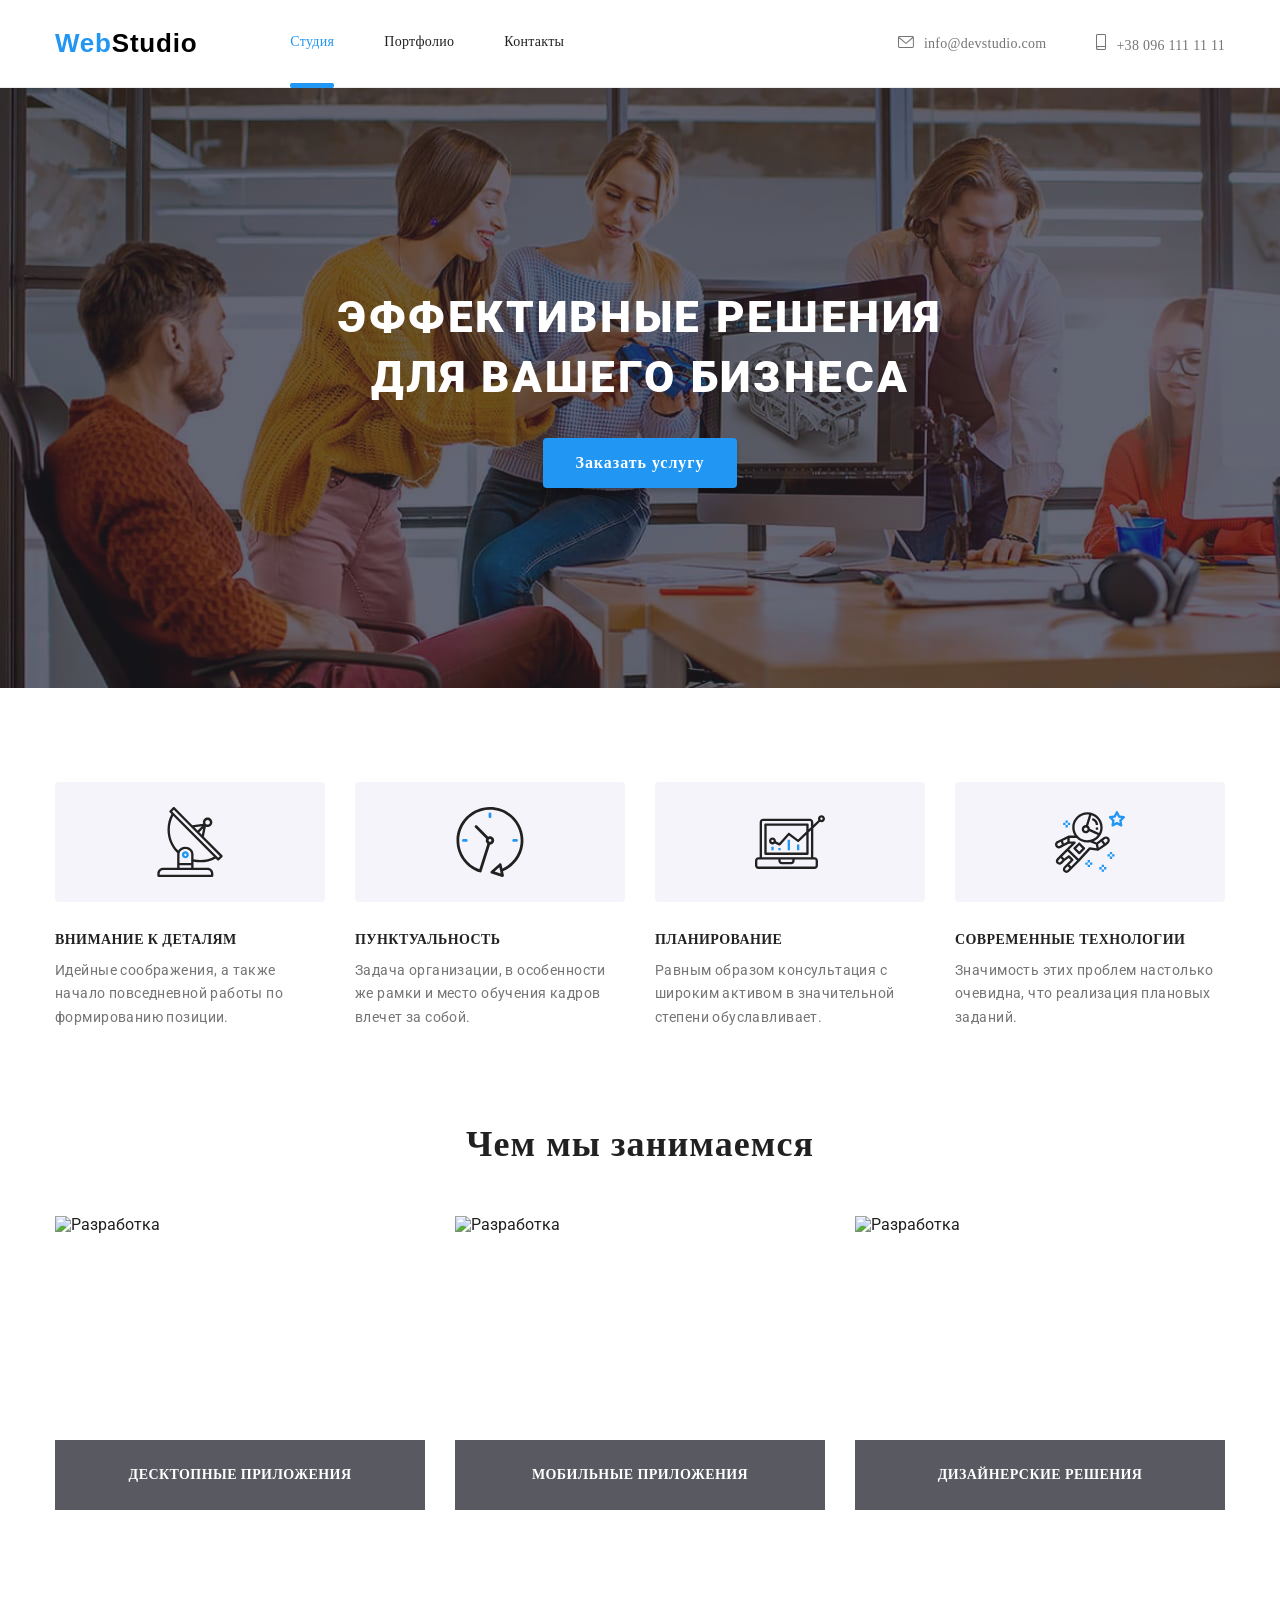
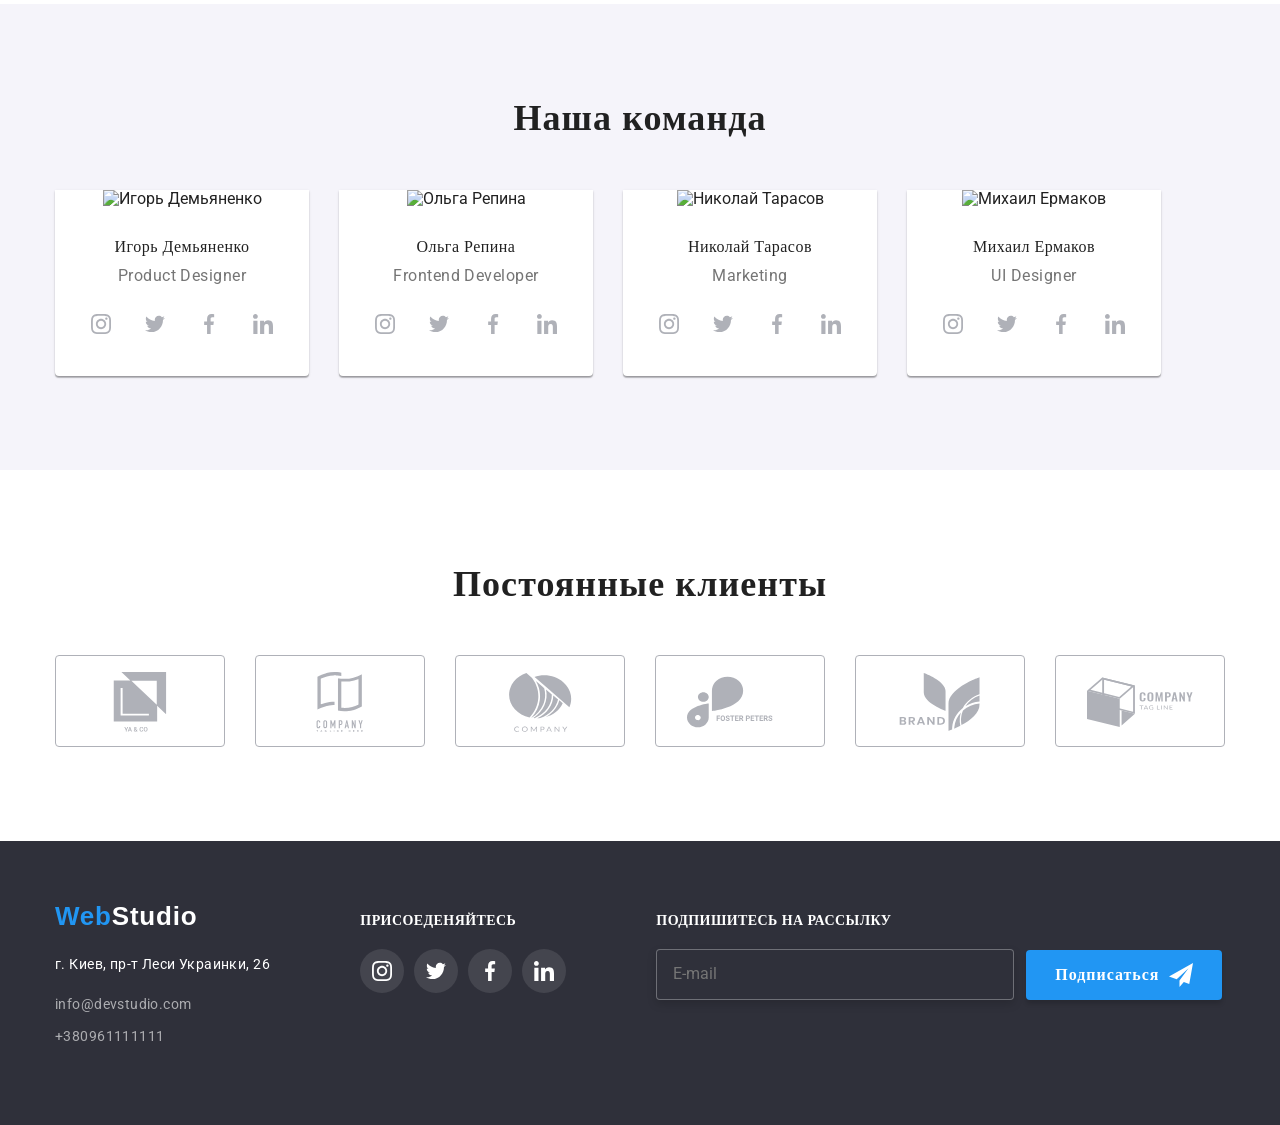
==== index.html @ a05f937a "Добавляет файлы из ДЗ№7" ====
<!DOCTYPE html>
<html lang="ru">
  <head>
    <meta charset="UTF-8" />
    <meta http-equiv="X-UA-Compatible" content="IE=edge" />
    <meta name="viewport" content="width=device-width, initial-scale=1.0" />
    <title>GoIT Markup HW07</title>
    <!-- Add Google Fonts -->
    <link rel="preconnect" href="https://fonts.googleapis.com" />
    <link rel="preconnect" href="https://fonts.gstatic.com" crossorigin />
    <link
      href="https://fonts.googleapis.com/css2?family=Raleway:wght@700&family=Roboto:wght@400;500;700;900&display=swap"
      rel="stylesheet"
    />
    <!-- Modern-normalize CSS -->
    <link
      rel="stylesheet"
      href="https://cdnjs.cloudflare.com/ajax/libs/modern-normalize/1.0.0/modern-normalize.min.css"
    />
    <!-- Add CSS  -->
    <link rel="stylesheet" href="./css/main.min.css" />
  </head>
  <body class="body">
    <!-- Шапка -->
    <header class="site-header">
      <div class="container site-nav">
        <a href="./index.html" class="logo">Web<span class="logo_head">Studio</span></a>
        <nav class="site-nav">
          <ul class="header-nav">
            <li class="header-nav__item">
              <a href="./index.html" class="header-nav__link header-nav__link--active">Студия</a>
            </li>
            <li class="header-nav__item header-nav__item--append">
              <a href="./portfolio.html" class="header-nav__link">Портфолио</a>
            </li>
            <li class="header-nav__item header-nav__item--append">
              <a href="#" class="header-nav__link">Контакты</a>
            </li>
          </ul>
        </nav>
        <ul class="contact-list">
          <li class="contact-list__item">
            <a href="mailto:info@devstudio.com" class="contact-list__link"
              ><svg class="contact_list__icon" width="16" height="12">
                <use href="./images/icons.svg#icon-mail"></use></svg
              >info@devstudio.com</a
            >
          </li>
          <li class="contact-list__item contact-list__item--append">
            <a href="tel:+380961111111" class="contact-list__link"
              ><svg class="contact_list__icon" width="10" height="16">
                <use href="./images/icons.svg#icon-phone"></use></svg
              >+38 096 111 11 11</a
            >
          </li>
        </ul>
      </div>
    </header>
    <!-- Основа сайта -->
    <main>
      <!-- Банер -->
      <section class="section banner">
        <div class="container">
          <h1 class="tittle banner__tittle">
            Эффективные решения <br />
            для вашего бизнеса
          </h1>
          <button type="button" class="button banner__btn" data-modal-open>Заказать услугу</button>
          <!-- Backdrop -->
          <div class="backdrop is-hidden" data-modal>
            <div class="modal">
              <button type="button" data-modal-close class="btn-close">
                <svg class="icon-close" width="30" height="30">
                  <use href="./images/icons.svg#icon-close"></use>
                </svg>
              </button>
              <h2 class="tittle modal_tittle">Оставьте свои данные, мы вам перезвоним</h2>
              <form class="order_form">
                <div class="box_input">
                  <label for="name">Имя</label>
                  <input class="form_input" type="text" name="name" id="name" />
                  <svg class="form-icon" width="18" height="18">
                    <use href="./images/icons.svg#icon-person_form"></use>
                  </svg>
                </div>
                <div class="box_input">
                  <label for="tel">Телефон</label>
                  <input class="form_input" type="tel" name="tel" id="tel" />
                  <svg class="form-icon" width="18" height="18">
                    <use href="./images/icons.svg#icon-phone_form"></use>
                  </svg>
                </div>
                <div class="box_input">
                  <label for="email">Почта</label>
                  <input class="form_input" type="email" name="email" id="email" />
                  <svg class="form-icon" width="18" height="18">
                    <use href="./images/icons.svg#icon-email_form"></use>
                  </svg>
                </div>
                <div class="box_input">
                  <label for="comment">Комментарий</label>
                  <textarea
                    class="form_comment"
                    name="comment"
                    id="comment"
                    rows="10"
                    placeholder="Введите текст"
                  ></textarea>
                </div>

                <label class="order_check">
                  <input class="inp_checkbox" type="checkbox" />
                  <span class="icon_checkbox"></span>
                  Соглашаюсь с рассылкой и ипринимаю <a class="link" href="#">Условия договора</a>
                </label>
                <button type="submit" class="order_btn">Отправить</button>
              </form>
            </div>
          </div>
        </div>
      </section>
      <!--  Преимущества -->
      <section class="section peculiar">
        <div class="container">
          <h2 class="tittle visually-hidden">Наши преимущества</h2>
          <ul class="pec-post">
            <li class="pec-post__item">
              <div class="pec-box">
                <svg class="pec-box__icon">
                  <use href="./images/icons.svg#icon-antenna"></use>
                </svg>
              </div>
              <h3 class="tittle pec-post__tittle">Внимание к деталям</h3>
              <p class="pec-post__text text">
                Идейные соображения, а также начало повседневной работы по формированию позиции.
              </p>
            </li>
            <li class="pec-post__item pec-post__item--append">
              <div class="pec-box">
                <svg class="pec-box__icon">
                  <use href="./images/icons.svg#icon-clock"></use>
                </svg>
              </div>
              <h3 class="tittle pec-post__tittle">Пунктуальность</h3>
              <p class="pec-post__text text">
                Задача организации, в особенности же рамки и место обучения кадров влечет за собой.
              </p>
            </li>
            <li class="pec-post__item pec-post__item--append">
              <div class="pec-box">
                <svg class="pec-box__icon">
                  <use href="./images/icons.svg#icon-diagram"></use>
                </svg>
              </div>
              <h3 class="tittle pec-post__tittle">Планирование</h3>
              <p class="pec-post__text text">
                Равным образом консультация с широким активом в значительной степени обуславливает.
              </p>
            </li>
            <li class="pec-post__item pec-post__item--append">
              <div class="pec-box">
                <svg class="pec-box__icon">
                  <use href="./images/icons.svg#icon-astronaut"></use>
                </svg>
              </div>
              <h3 class="tittle pec-post__tittle">Современные технологии</h3>
              <p class="pec-post__text text">
                Значимость этих проблем настолько очевидна, что реализация плановых заданий.
              </p>
            </li>
          </ul>
        </div>
      </section>
      <!-- Чем мы занимаемся -->
      <section class="section">
        <div class="container">
          <h2 class="tittle work__tittle">Чем мы занимаемся</h2>
          <ul class="work">
            <li class="work__item">
              <div class="work-box">
                <img src="images/box1.jpg" alt="Разработка" width="370" />
                <div class="box-label">
                  <p class="text box-label__text">Десктопные приложения</p>
                </div>
              </div>
            </li>
            <li class="work__item work__item--append">
              <div class="work-box">
                <img src="images/box2.jpg" alt="Разработка" width="370" />
                <div class="box-label">
                  <p class="text box-label__text">Мобильные приложения</p>
                </div>
              </div>
            </li>
            <li class="work__item work__item--append">
              <div class="work-box">
                <img src="images/box3.jpg" alt="Разработка" width="370" />
                <div class="box-label">
                  <p class="text box-label__text">Дизайнерские решения</p>
                </div>
              </div>
            </li>
          </ul>
        </div>
      </section>
      <!-- Наша команда -->
      <section class="section our-team">
        <div class="container">
          <h2 class="tittle our-team__tittle">Наша команда</h2>
          <ul class="pers-cart">
            <li class="pers-cart__item">
              <img class="photo" src="images/per1.jpg" alt="Игорь Демьяненко" width="270" />
              <div class="pers-label">
                <h3 class="tittle pers-label__name">Игорь Демьяненко</h3>
                <p class="text pers-label__prof">Product Designer</p>
                <ul class="pers-social">
                  <li>
                    <a class="pers-social__link" href="#">
                      <svg class="pers-social__icon" width="20" height="20" viewBox="0 0 20 20">
                        <use href="./images/icons.svg#icon-instagram"></use>
                      </svg>
                    </a>
                  </li>
                  <li>
                    <a class="pers-social__link pers-social__link--append" href="#">
                      <svg class="pers-social__icon" width="20" height="20" viewBox="0 0 20 20">
                        <use href="./images/icons.svg#icon-twitter"></use>
                      </svg>
                    </a>
                  </li>
                  <li>
                    <a class="pers-social__link pers-social__link--append" href="#">
                      <svg class="pers-social__icon" width="20" height="20" viewBox="0 0 20 20">
                        <use href="./images/icons.svg#icon-facebook"></use>
                      </svg>
                    </a>
                  </li>
                  <li>
                    <a class="pers-social__link pers-social__link--append" href="#">
                      <svg class="pers-social__icon" width="20" height="20" viewBox="0 0 20 20">
                        <use href="./images/icons.svg#icon-linkedin"></use>
                      </svg>
                    </a>
                  </li>
                </ul>
              </div>
            </li>
            <li class="pers-cart__item pers-cart__item--append">
              <img class="photo" src="images/per2.jpg" alt="Ольга Репина" width="270" />
              <div class="pers-label">
                <h3 class="tittle pers-label__name">Ольга Репина</h3>
                <p class="text pers-label__prof">Frontend Developer</p>
                <ul class="pers-social">
                  <li>
                    <a class="pers-social__link" href="#">
                      <svg class="pers-social__icon" width="20" height="20" viewBox="0 0 20 20">
                        <use href="./images/icons.svg#icon-instagram"></use>
                      </svg>
                    </a>
                  </li>
                  <li>
                    <a class="pers-social__link pers-social__link--append" href="#">
                      <svg class="pers-social__icon" width="20" height="20" viewBox="0 0 20 20">
                        <use href="./images/icons.svg#icon-twitter"></use>
                      </svg>
                    </a>
                  </li>
                  <li>
                    <a class="pers-social__link pers-social__link--append" href="#">
                      <svg class="pers-social__icon" width="20" height="20" viewBox="0 0 20 20">
                        <use href="./images/icons.svg#icon-facebook"></use>
                      </svg>
                    </a>
                  </li>
                  <li>
                    <a class="pers-social__link pers-social__link--append" href="#">
                      <svg class="pers-social__icon" width="20" height="20" viewBox="0 0 20 20">
                        <use href="./images/icons.svg#icon-linkedin"></use>
                      </svg>
                    </a>
                  </li>
                </ul>
              </div>
            </li>
            <li class="pers-cart__item pers-cart__item--append">
              <img class="photo" src="images/per3.jpg" alt="Николай Тарасов" width="270" />
              <div class="pers-label">
                <h3 class="tittle pers-label__name">Николай Тарасов</h3>
                <p class="text pers-label__prof">Marketing</p>
                <ul class="pers-social">
                  <li>
                    <a class="pers-social__link" href="#">
                      <svg class="pers-social__icon" width="20" height="20" viewBox="0 0 20 20">
                        <use href="./images/icons.svg#icon-instagram"></use>
                      </svg>
                    </a>
                  </li>
                  <li>
                    <a class="pers-social__link pers-social__link--append" href="#">
                      <svg class="pers-social__icon" width="20" height="20" viewBox="0 0 20 20">
                        <use href="./images/icons.svg#icon-twitter"></use>
                      </svg>
                    </a>
                  </li>
                  <li>
                    <a class="pers-social__link pers-social__link--append" href="#">
                      <svg class="pers-social__icon" width="20" height="20" viewBox="0 0 20 20">
                        <use href="./images/icons.svg#icon-facebook"></use>
                      </svg>
                    </a>
                  </li>
                  <li>
                    <a class="pers-social__link pers-social__link--append" href="#">
                      <svg class="pers-social__icon" width="20" height="20" viewBox="0 0 20 20">
                        <use href="./images/icons.svg#icon-linkedin"></use>
                      </svg>
                    </a>
                  </li>
                </ul>
              </div>
            </li>
            <li class="pers-cart__item pers-cart__item--append">
              <img class="photo" src="images/per4.jpg" alt="Михаил Ермаков" width="270" />
              <div class="pers-label">
                <h3 class="tittle pers-label__name">Михаил Ермаков</h3>
                <p class="text pers-label__prof">UI Designer</p>
                <ul class="pers-social">
                  <li>
                    <a class="pers-social__link" href="#">
                      <svg class="pers-social__icon" width="20" height="20" viewBox="0 0 20 20">
                        <use href="./images/icons.svg#icon-instagram"></use>
                      </svg>
                    </a>
                  </li>
                  <li>
                    <a class="pers-social__link pers-social__link--append" href="#">
                      <svg class="pers-social__icon" width="20" height="20" viewBox="0 0 20 20">
                        <use href="./images/icons.svg#icon-twitter"></use>
                      </svg>
                    </a>
                  </li>
                  <li>
                    <a class="pers-social__link pers-social__link--append" href="#">
                      <svg class="pers-social__icon" width="20" height="20" viewBox="0 0 20 20">
                        <use href="./images/icons.svg#icon-facebook"></use>
                      </svg>
                    </a>
                  </li>
                  <li>
                    <a class="pers-social__link pers-social__link--append" href="#">
                      <svg class="pers-social__icon" width="20" height="20" viewBox="0 0 20 20">
                        <use href="./images/icons.svg#icon-linkedin"></use>
                      </svg>
                    </a>
                  </li>
                </ul>
              </div>
            </li>
          </ul>
        </div>
      </section>
      <!-- Постоянные клиенты -->
      <section class="section">
        <div class="container">
          <h2 class="tittle our-client__tittle">Постоянные клиенты</h2>
          <ul class="client-post">
            <li class="client-post__item">
              <a class="client-post__link" href="#"
                ><svg class="client-post__icon" width="106" height="60">
                  <use href="./images/icons.svg#icon-client1"></use>
                </svg>
              </a>
            </li>
            <li class="client-post__item client-post__item--append">
              <a class="client-post__link" href=""
                ><svg class="client-post__icon" width="106" height="60">
                  <use href="./images/icons.svg#icon-client2"></use></svg
              ></a>
            </li>
            <li class="client-post__item client-post__item--append">
              <a class="client-post__link" href=""
                ><svg class="client-post__icon" width="106" height="60">
                  <use href="./images/icons.svg#icon-client3"></use></svg
              ></a>
            </li>
            <li class="client-post__item client-post__item--append">
              <a class="client-post__link" href=""
                ><svg class="client-post__icon" width="106" height="60">
                  <use href="./images/icons.svg#icon-client4"></use></svg
              ></a>
            </li>
            <li class="client-post__item client-post__item--append">
              <a class="client-post__link" href=""
                ><svg class="client-post__icon" width="106" height="60">
                  <use href="./images/icons.svg#icon-client5"></use></svg
              ></a>
            </li>
            <li class="client-post__item client-post__item--append">
              <a class="client-post__link" href=""
                ><svg class="client-post__icon" width="106" height="60">
                  <use href="./images/icons.svg#icon-client6"></use></svg
              ></a>
            </li>
          </ul>
        </div>
      </section>
    </main>
    <!-- Footer -->
    <footer class="footer">
      <div class="container footer-box">
        <div class="footer-box__item footer-box__item--prepend">
          <a href="index.html" class="logo">Web<span class="logo_footer">Studio</span></a>
          <address class="footer-address">
            <p class="footer-address__text text">г. Киев, пр-т Леси Украинки, 26</p>
            <ul class="address-post list">
              <li class="address-post__item address-post__item--prepend">
                <a href="mailto:info@devstudio.com" class="address-post__link"
                  >info@devstudio.com</a
                >
              </li>
              <li class="address-post__item">
                <a href="tel:+380961111111" class="address-post__link">+380961111111</a>
              </li>
            </ul>
          </address>
        </div>
        <div class="footer-box__item">
          <p class="footer-box__tittle text">ПРИСОЕДЕНЯЙТЕСЬ</p>
          <ul class="footer-soclist list">
            <li class="footer-soclist__item footer-soclist__item--prepend">
              <a class="footer-soclist__link" href="#">
                <svg class="footer-soclist__icon" width="20" height="20" viewBox="0 0 20 20">
                  <use href="./images/icons.svg#icon-instagram"></use>
                </svg>
              </a>
            </li>
            <li class="footer-soclist__item footer-soclist__item--prepend">
              <a class="footer-soclist__link" href="#">
                <svg class="footer-soclist__icon" width="20" height="20" viewBox="0 0 20 20">
                  <use href="./images/icons.svg#icon-twitter"></use>
                </svg>
              </a>
            </li>
            <li class="footer-soclist__item footer-soclist__item--prepend">
              <a class="footer-soclist__link" href="#">
                <svg class="footer-soclist__icon" width="20" height="20" viewBox="0 0 20 20">
                  <use href="./images/icons.svg#icon-facebook"></use>
                </svg>
              </a>
            </li>
            <li class="footer-soclist__item">
              <a class="footer-soclist__link" href="#">
                <svg class="footer-soclist__icon" width="20" height="20" viewBox="0 0 20 20">
                  <use href="./images/icons.svg#icon-linkedin"></use>
                </svg>
              </a>
            </li>
          </ul>
        </div>
        <div class="footer-box__item footer-box__item--append">
          <p class="footer-box__tittle text">Подпишитесь на рассылку</p>
          <form class="footer-box__form">
            <input class="footer-box__input" type="text" placeholder="E-mail" />
            <button type="submit" class="footer-box__btn button">
              Подписаться<svg class="btn__icon--append" width="24" height="24" viewBox="0 0 24 24">
                <use href="./images/icons.svg#icon-send"></use>
              </svg>
            </button>
          </form>
        </div>
      </div>
    </footer>
    <script src="./js/modal.js"></script>
  </body>
</html>
---- css/main.min.css ----
:root{--title-text-color: #212121;--main-text-color: #757575;--accent-color: #2196f3;--main-bg-color: #ffffff;--secondary-bg-color: #f5f4fa;--footer-bg-color: #2f303a;--main-logo-color: #2196f3;--pf-cart-border-color: #eeeeee;--address-link-footer: rgba(255, 255, 255, 0.6);--btn-bg-color: #f5f4fa;--btn-click-color: #188ce8;--baner-tittle-color: #ffffff;--white-color: #ffffff}.visually-hidden{position:absolute;white-space:nowrap;width:1px;height:1px;overflow:hidden;border:0;padding:0;clip:rect(0 0 0 0);-webkit-clip-path:inset(50%);clip-path:inset(50%);margin:-1px}@font-face{font-family:'Raleway';font-style:normal;font-weight:700;font-display:swap;src:url(https://fonts.gstatic.com/s/raleway/v27/1Ptxg8zYS_SKggPN4iEgvnHyvveLxVs9pbCFPrEHJA.woff2) format("woff2");unicode-range:U+0460-052F, U+1C80-1C88, U+20B4, U+2DE0-2DFF, U+A640-A69F, U+FE2E-FE2F}@font-face{font-family:'Raleway';font-style:normal;font-weight:700;font-display:swap;src:url(https://fonts.gstatic.com/s/raleway/v27/1Ptxg8zYS_SKggPN4iEgvnHyvveLxVs9pbCFPrEHJA.woff2) format("woff2");unicode-range:U+0460-052F, U+1C80-1C88, U+20B4, U+2DE0-2DFF, U+A640-A69F, U+FE2E-FE2F}@font-face{font-family:'Roboto';font-style:normal;font-weight:500;font-display:swap;src:url(https://fonts.gstatic.com/s/roboto/v29/KFOlCnqEu92Fr1MmEU9fCRc4EsA.woff2) format("woff2");unicode-range:U+0460-052F, U+1C80-1C88, U+20B4, U+2DE0-2DFF, U+A640-A69F, U+FE2E-FE2F}@font-face{font-family:'Roboto';font-style:normal;font-weight:700;font-display:swap;src:url(https://fonts.gstatic.com/s/roboto/v29/KFOlCnqEu92Fr1MmWUlfCRc4EsA.woff2) format("woff2");unicode-range:U+0460-052F, U+1C80-1C88, U+20B4, U+2DE0-2DFF, U+A640-A69F, U+FE2E-FE2F}.body{background-color:var(--main-bg-color);color:var(--title-text-color);font-family:'Roboto', ssans-serif}.section{padding-top:94px;padding-bottom:94px}.container{width:1200px;padding-left:15px;padding-right:15px;margin:0 auto}.tittle{font-weight:700;font-size:36px;line-height:1.16;letter-spacing:0.03em}.text{margin:0;font-size:14px;line-height:1.14;letter-spacing:0.03em;color:var(--main-text-color)}.button{font-weight:700;font-size:16px;line-height:1.87;letter-spacing:0.06em;cursor:pointer;-webkit-box-shadow:0px 4px 4px rgba(0,0,0,0.15);box-shadow:0px 4px 4px rgba(0,0,0,0.15);border-radius:4px;border:none;color:var(--white-color)}.list{list-style:none}.backdrop{position:fixed;top:0;left:0;width:100%;height:100%;background-color:rgba(0,0,0,0.5);z-index:1;opacity:1;-webkit-transition:opacity 250ms cubic-bezier(0.4, 0, 0.2, 1),visibility 250ms cubic-bezier(0.4, 0, 0.2, 1),-webkit-transform 250ms cubic-bezier(0.4, 0, 0.2, 1);transition:opacity 250ms cubic-bezier(0.4, 0, 0.2, 1),visibility 250ms cubic-bezier(0.4, 0, 0.2, 1),-webkit-transform 250ms cubic-bezier(0.4, 0, 0.2, 1);transition:transform 250ms cubic-bezier(0.4, 0, 0.2, 1),opacity 250ms cubic-bezier(0.4, 0, 0.2, 1),visibility 250ms cubic-bezier(0.4, 0, 0.2, 1);transition:transform 250ms cubic-bezier(0.4, 0, 0.2, 1),opacity 250ms cubic-bezier(0.4, 0, 0.2, 1),visibility 250ms cubic-bezier(0.4, 0, 0.2, 1),-webkit-transform 250ms cubic-bezier(0.4, 0, 0.2, 1)}.backdrop.is-hidden{opacity:0;pointer-events:none;visibility:hidden}.backdrop.is-hidden .modal{-webkit-transform:translate(-50%, -50%) scale(0.5);transform:translate(-50%, -50%) scale(0.5)}.modal{position:absolute;top:50%;left:50%;-webkit-transform:translate(-50%, -50%) scale(1);transform:translate(-50%, -50%) scale(1);width:528px;padding:40px;background-color:var(--white-color);-webkit-transition:-webkit-transform 250ms cubic-bezier(0.4, 0, 0.2, 1);transition:-webkit-transform 250ms cubic-bezier(0.4, 0, 0.2, 1);transition:transform 250ms cubic-bezier(0.4, 0, 0.2, 1);transition:transform 250ms cubic-bezier(0.4, 0, 0.2, 1), -webkit-transform 250ms cubic-bezier(0.4, 0, 0.2, 1)}.btn-close{position:fixed;right:8px;top:8px;display:-webkit-box;display:-ms-flexbox;display:flex;-webkit-box-align:center;-ms-flex-align:center;align-items:center;-webkit-box-pack:center;-ms-flex-pack:center;justify-content:center;width:30px;height:30px;background:#ffffff;border:1px solid rgba(0,0,0,0.1);border-radius:50%}.icon-close{fill:currentColor;-webkit-transition:fill 250ms cubic-bezier(0.4, 0, 0.2, 1);transition:fill 250ms cubic-bezier(0.4, 0, 0.2, 1)}.btn-close:hover .icon-close{fill:var(--accent-color)}.modal_tittle{margin-top:0;margin-bottom:12px;font-weight:700;font-size:20px;line-height:23px;text-align:center;letter-spacing:0.03em;color:var(--title-text-color)}.order_form{display:-webkit-box;display:-ms-flexbox;display:flex;-webkit-box-orient:vertical;-webkit-box-direction:normal;-ms-flex-direction:column;flex-direction:column}.box_input{position:relative;display:-webkit-box;display:-ms-flexbox;display:flex;-webkit-box-orient:vertical;-webkit-box-direction:normal;-ms-flex-direction:column;flex-direction:column;-webkit-box-align:start;-ms-flex-align:start;align-items:flex-start;margin-bottom:10px;font-weight:400;font-size:12px;line-height:1.16;letter-spacing:0.01em;color:var(--main-text-color)}.form_input{width:100%;height:40px;margin-top:4px;padding-top:11px;padding-bottom:11px;padding-left:42px;border:1px solid;border-color:rgba(33,33,33,0.2);border-radius:4px;outline:0;-webkit-transform:border-color 250ms cubic-bezier(0.4, 0, 0.2, 1);transform:border-color 250ms cubic-bezier(0.4, 0, 0.2, 1)}.form_input:focus ~ .form-icon,.form_input:hover ~ .form-icon{fill:var(--accent-color)}.form_input:focus,.form_input:hover{border-color:var(--main-logo-color)}.form_comment{width:100%;margin-top:4px;padding-top:11px;padding-bottom:11px;padding-left:12px;border:1px solid;border-color:rgba(33,33,33,0.2);border-radius:4px;outline:0;resize:none;-webkit-transform:border-color 250ms cubic-bezier(0.4, 0, 0.2, 1);transform:border-color 250ms cubic-bezier(0.4, 0, 0.2, 1)}.form_comment:focus,.form_comment:hover{border-color:var(--main-logo-color)}.form-icon{position:absolute;top:50%;left:12px;display:inline-block;width:18px;height:18px;-webkit-transform:fill 250ms cubic-bezier(0.4, 0, 0.2, 1);transform:fill 250ms cubic-bezier(0.4, 0, 0.2, 1)}.order_check{display:-webkit-box;display:-ms-flexbox;display:flex;-webkit-box-align:center;-ms-flex-align:center;align-items:center;-webkit-box-pack:center;-ms-flex-pack:center;justify-content:center;margin-bottom:30px;font-weight:400;font-size:14px;line-height:1.71;letter-spacing:0.03em;color:var(--main-text-color)}.inp_checkbox{-webkit-appearance:none;-moz-appearance:none;appearance:none;position:absolute}.inp_checkbox:checked ~ .icon_checkbox{border-color:var(--accent-color);background-color:var(--accent-color);background-image:url(../images/icon_check.svg);background-size:contain;background-repeat:no-repeat;background-origin:border-box}.icon_checkbox{display:inline-block;width:15px;height:15px;margin-right:7px;border:2px solid var(--title-text-color);border-radius:4px}.order_check .link{margin-left:5px;color:var(--accent-color)}.order_btn{width:200px;height:50px;padding:10px 55px;margin-left:auto;margin-right:auto;-webkit-box-shadow:0px 4px 4px rgba(0,0,0,0.15);box-shadow:0px 4px 4px rgba(0,0,0,0.15);border-radius:4px;background-color:var(--btn-click-color);font-weight:700;font-size:16px;line-height:1.88;letter-spacing:0.06em;color:var(--white-color)}.logo{text-decoration:none;color:var(--main-logo-color);font-family:'Raleway', sans-serif;font-weight:bold;font-size:26px;line-height:1.2;letter-spacing:0.03em;margin-right:93px}.logo_head{color:#000000}.logo_footer{color:var(--white-color)}.site-header{border-bottom:1px solid #ececec}.site-nav{display:-webkit-box;display:-ms-flexbox;display:flex;-webkit-box-align:center;-ms-flex-align:center;align-items:center}.header-nav{display:-webkit-box;display:-ms-flexbox;display:flex;list-style:none;margin:0;padding-left:0}.header-nav__item{display:block;padding-top:32px;padding-bottom:32px}.header-nav__item--append{margin-left:50px}.header-nav__link{text-decoration:none;font-weight:500;font-size:14px;line-height:1.15;letter-spacing:0.02em;color:var(--title-text-color);-webkit-transition:color 250ms cubic-bezier(0.4, 0, 0.2, 1);transition:color 250ms cubic-bezier(0.4, 0, 0.2, 1)}.header-nav__link--active{color:var(--accent-color)}.header-nav__link--active::after{position:relative;left:0;top:33px;content:'';display:block;width:100%;height:5px;background-color:var(--accent-color);border-radius:2px}.header-nav__link:hover,.header-nav__link:focus{color:var(--accent-color)}.contact-list{display:-webkit-box;display:-ms-flexbox;display:flex;list-style:none;margin:0 0 0 auto;padding-left:0}.contact-list__item{display:-webkit-inline-box;display:-ms-inline-flexbox;display:inline-flex;-webkit-box-align:center;-ms-flex-align:center;align-items:center;padding-top:32px;padding-bottom:32px}.contact-list__item--append{margin-left:50px}.contact-list__link{text-decoration:none;font-weight:500;font-size:14px;line-height:1.15;letter-spacing:0.02em;color:var(--main-text-color);-webkit-transition:color 250ms cubic-bezier(0.4, 0, 0.2, 1);transition:color 250ms cubic-bezier(0.4, 0, 0.2, 1)}.contact-list__link:hover,.contact-list__link:focus{color:var(--accent-color)}.contact_list__icon{margin-right:10px;fill:currentColor;-webkit-transition:fill 250ms cubic-bezier(0.4, 0, 0.2, 1);transition:fill 250ms cubic-bezier(0.4, 0, 0.2, 1)}.contact_list__icon:hover,.contact_list__icon:focus{fill:currentColor}.banner{background-color:var(--footer-bg-color);text-align:center;padding-top:200px;padding-bottom:200px;max-width:1600px;height:600px;margin-left:auto;margin-right:auto;background-image:-webkit-gradient(linear, left top, left bottom, from(rgba(47,48,58,0.4)), to(rgba(47,48,58,0.4))),url(../images/banner.jpg);background-image:linear-gradient(rgba(47,48,58,0.4), rgba(47,48,58,0.4)),url(../images/banner.jpg);background-repeat:no-repeat}.banner__tittle{font-weight:900;font-size:44px;line-height:1.36;letter-spacing:0.06em;text-transform:uppercase;color:var(--baner-tittle-color);margin-bottom:30px;margin-top:0}.banner__btn{background-color:var(--accent-color);color:var(--baner-tittle-color);padding-top:10px;padding-right:32px;padding-bottom:10px;padding-left:32px}.banner__btn:active{background-color:var(--btn-click-color)}.peculiar{padding-bottom:0}.pec-post{display:-webkit-box;display:-ms-flexbox;display:flex;list-style:none;margin:0;padding-left:0}.pec-post__item{width:270px}.pec-post__item--append{margin-left:30px}.pec-box{display:-webkit-box;display:-ms-flexbox;display:flex;-webkit-box-align:center;-ms-flex-align:center;align-items:center;-webkit-box-pack:center;-ms-flex-pack:center;justify-content:center;width:270px;height:120px;margin-bottom:30px;background-color:var(--secondary-bg-color);border-radius:4px}.pec-box__icon{width:70px;height:70px}.pec-post__tittle{font-size:14px;letter-spacing:0.03em;text-transform:uppercase;margin-top:0px;margin-bottom:10px}.pec-post__text{line-height:1.7;margin:0}.work__tittle{text-align:center;margin-top:0;margin-bottom:50px}.work{display:-webkit-box;display:-ms-flexbox;display:flex;list-style:none;margin:0;padding-left:0}.work__item--append{margin-left:30px}.work-box{position:relative;width:370px;height:294px}.box-label{position:absolute;left:0;bottom:0;display:-webkit-box;display:-ms-flexbox;display:flex;-webkit-box-align:center;-ms-flex-align:center;align-items:center;-webkit-box-pack:center;-ms-flex-pack:center;justify-content:center;width:100%;height:70px;background:rgba(47,48,58,0.8)}.box-label__text{font-weight:700;text-transform:uppercase;color:var(--white-color)}.our-team{background-color:var(--secondary-bg-color)}.our-team__tittle{text-align:center;margin-top:0;margin-bottom:50px}.pers-cart{display:-webkit-box;display:-ms-flexbox;display:flex;text-align:center;list-style:none;margin:0;padding-left:0}.pers-cart__item{background:#ffffff;-webkit-box-shadow:0px 1px 3px rgba(0,0,0,0.12),0px 1px 1px rgba(0,0,0,0.14),0px 2px 1px rgba(0,0,0,0.2);box-shadow:0px 1px 3px rgba(0,0,0,0.12),0px 1px 1px rgba(0,0,0,0.14),0px 2px 1px rgba(0,0,0,0.2);border-radius:0px 0px 4px 4px}.pers-cart__item--append{margin-left:30px}.pers-label{padding-top:30px;padding-bottom:30px;padding-right:24px;padding-left:24px}.pers-label__name{font-weight:500;font-size:16px;line-height:1.18;margin-top:0;margin-bottom:10px}.pers-label__prof{font-size:16px;line-height:1.18;margin-top:0;margin-bottom:16px;color:var(--main-text-color)}.pers-social{display:-webkit-box;display:-ms-flexbox;display:flex;-webkit-box-align:center;-ms-flex-align:center;align-items:center;-webkit-box-pack:space-evenly;-ms-flex-pack:space-evenly;justify-content:space-evenly;margin:0;padding-left:0;list-style:none}.pers-social__link{display:-webkit-box;display:-ms-flexbox;display:flex;-webkit-box-align:center;-ms-flex-align:center;align-items:center;-webkit-box-pack:center;-ms-flex-pack:center;justify-content:center;width:44px;height:44px;border-radius:50%;color:#afb1b8;-webkit-transition:background-color 250ms cubic-bezier(0.4, 0, 0.2, 1);transition:background-color 250ms cubic-bezier(0.4, 0, 0.2, 1)}.pers-social__link:hover,.pers-social__link:focus{background-color:var(--accent-color)}.pers-social__link:hover .pers-social__icon,.pers-social__link:focus .pers-social__icon{fill:#ffffff}.pers-social__link--append{margin-left:10px}.pers-social__icon{fill:currentColor;-webkit-transition:fill 250ms cubic-bezier(0.4, 0, 0.2, 1);transition:fill 250ms cubic-bezier(0.4, 0, 0.2, 1)}.our-client__tittle{text-align:center;margin-top:0;margin-bottom:50px}.client-post{display:-webkit-box;display:-ms-flexbox;display:flex;margin:0;padding-left:0}.client-post__item--append{margin-left:30px}.client-post__item{display:-webkit-box;display:-ms-flexbox;display:flex;width:170px;height:92px;border:1px solid;border-color:#afb1b8;border-radius:4px;-webkit-transition:border-color 250ms cubic-bezier(0.4, 0, 0.2, 1);transition:border-color 250ms cubic-bezier(0.4, 0, 0.2, 1)}.client-post__item:hover,.client-post__item:focus{border-color:var(--accent-color)}.client-post__link{display:-webkit-box;display:-ms-flexbox;display:flex;-webkit-box-align:center;-ms-flex-align:center;align-items:center;-webkit-box-pack:center;-ms-flex-pack:center;justify-content:center;width:170px;height:92px;color:#afb1b8;-webkit-transition:color 250ms cubic-bezier(0.4, 0, 0.2, 1);transition:color 250ms cubic-bezier(0.4, 0, 0.2, 1)}.client-post__link:hover,.client-post__link:focus{color:var(--accent-color)}.client-post__icon{fill:currentColor}footer{background-color:var(--footer-bg-color);padding-top:60px;padding-bottom:60px}.footer-box{display:-webkit-box;display:-ms-flexbox;display:flex;-webkit-box-align:baseline;-ms-flex-align:baseline;align-items:baseline}.footer-address{margin-top:20px}.address-post{padding-left:0}.footer-address__text{font-style:normal;line-height:1.71;color:var(--white-color);margin-top:0;margin-bottom:9px}.address-post__link{font-style:normal;text-decoration:none;font-size:14px;line-height:1.71;letter-spacing:0.03em;color:var(--address-link-footer);margin-top:0}.address-post__item--prepend{margin-top:0;margin-bottom:9px}.footer-box__item--prepend{margin-right:70px}.footer-box__tittle{font-weight:700;text-transform:uppercase;color:var(--white-color);margin-top:0;margin-bottom:20px}.footer-soclist{display:-webkit-box;display:-ms-flexbox;display:flex;text-align:center;padding-left:0;margin:0}.footer-soclist__item{display:block;width:44px;height:44px;border-radius:50%;padding:12px;background-color:rgba(255,255,255,0.1);-webkit-transition:background-color 250ms cubic-bezier(0.4, 0, 0.2, 1);transition:background-color 250ms cubic-bezier(0.4, 0, 0.2, 1)}.footer-soclist__item:hover,.footer-soclist__item:focus{background-color:var(--accent-color)}.footer-soclist__link{color:var(--white-color)}.footer-soclist__icon{fill:currentColor}.footer-soclist__item--prepend{margin-right:10px}.footer-box__item--append{margin-left:90px}.footer-box__form{display:-webkit-inline-box;display:-ms-inline-flexbox;display:inline-flex;-webkit-box-align:center;-ms-flex-align:center;align-items:center;-webkit-box-pack:center;-ms-flex-pack:center;justify-content:center}.footer-box__input{width:358px;padding:15px 16px;border:1px solid rgba(255,255,255,0.3);-webkit-filter:drop-shadow(0px 4px 4px rgba(0,0,0,0.15));filter:drop-shadow(0px 4px 4px rgba(0,0,0,0.15));border-radius:4px;background-color:var(--footer-bg-color);color:var(--main-text-color)}.footer-box__btn{display:-webkit-box;display:-ms-flexbox;display:flex;-webkit-box-align:center;-ms-flex-align:center;align-items:center;-webkit-box-pack:center;-ms-flex-pack:center;justify-content:center;margin-left:12px;padding:10px 29px;background:var(--accent-color)}.btn__icon--append{margin-left:10px;width:24px;height:24px}.pf-filter{display:-webkit-box;display:-ms-flexbox;display:flex;-webkit-box-pack:center;-ms-flex-pack:center;justify-content:center;margin-top:0;margin-bottom:50px;padding-left:0}.pf-filter__item--append{margin-left:8px}.pf-filter__btn{background-color:var(--btn-bg-color);border-radius:4px;font-weight:500;font-size:16px;line-height:1.62;text-align:center;letter-spacing:0.03em;color:var(--title-text-color);padding-top:6px;padding-right:22px;padding-bottom:6px;padding-left:22px;-webkit-transition:background-color 250ms cubic-bezier(0.4, 0, 0.2, 1),color 250ms cubic-bezier(0.4, 0, 0.2, 1),-webkit-box-shadow 250ms cubic-bezier(0.4, 0, 0.2, 1);transition:background-color 250ms cubic-bezier(0.4, 0, 0.2, 1),color 250ms cubic-bezier(0.4, 0, 0.2, 1),-webkit-box-shadow 250ms cubic-bezier(0.4, 0, 0.2, 1);transition:background-color 250ms cubic-bezier(0.4, 0, 0.2, 1),color 250ms cubic-bezier(0.4, 0, 0.2, 1),box-shadow 250ms cubic-bezier(0.4, 0, 0.2, 1);transition:background-color 250ms cubic-bezier(0.4, 0, 0.2, 1),color 250ms cubic-bezier(0.4, 0, 0.2, 1),box-shadow 250ms cubic-bezier(0.4, 0, 0.2, 1),-webkit-box-shadow 250ms cubic-bezier(0.4, 0, 0.2, 1)}.pf-filter__btn:hover,.pf-filter__btn:focus{background-color:var(--accent-color);color:var(--white-color);-webkit-box-shadow:0px 3px 1px rgba(0,0,0,0.1),0px 1px 2px rgba(0,0,0,0.08),0px 2px 2px rgba(0,0,0,0.12);box-shadow:0px 3px 1px rgba(0,0,0,0.1),0px 1px 2px rgba(0,0,0,0.08),0px 2px 2px rgba(0,0,0,0.12)}.product-cart__wraper{display:-webkit-box;display:-ms-flexbox;display:flex;-ms-flex-wrap:wrap;flex-wrap:wrap;list-style:none;margin:-15px;padding:0}.product-cart{width:370px;margin:15px}.product-cart:hover .product-cart__overlay{-webkit-transform:translateY(0);transform:translateY(0)}.cart-header{position:relative;overflow:hidden}.product-cart__overlay{position:absolute;top:0;left:0;display:-webkit-box;display:-ms-flexbox;display:flex;-webkit-box-align:center;-ms-flex-align:center;align-items:center;-webkit-box-pack:center;-ms-flex-pack:center;justify-content:center;width:100%;height:100%;background:rgba(33,150,243,0.9);padding-left:24px;padding-right:24px;-webkit-transform:translateY(100%);transform:translateY(100%);-webkit-transition:-webkit-transform 250ms cubic-bezier(0.4, 0, 0.2, 1);transition:-webkit-transform 250ms cubic-bezier(0.4, 0, 0.2, 1);transition:transform 250ms cubic-bezier(0.4, 0, 0.2, 1);transition:transform 250ms cubic-bezier(0.4, 0, 0.2, 1), -webkit-transform 250ms cubic-bezier(0.4, 0, 0.2, 1)}.cart-header__text{margin:0;font-weight:400;font-size:18px;line-height:1.56;letter-spacing:0.03em;color:var(--white-color)}.cart-footer{border-left:1px solid #eeeeee;border-right:1px solid #eeeeee;border-bottom:1px solid #eeeeee;padding-top:20px;padding-right:24px;padding-bottom:20px;padding-left:24px}.product-cart__link{display:block;text-decoration:none;-webkit-transition:-webkit-box-shadow 250ms cubic-bezier(0.4, 0, 0.2, 1);transition:-webkit-box-shadow 250ms cubic-bezier(0.4, 0, 0.2, 1);transition:box-shadow 250ms cubic-bezier(0.4, 0, 0.2, 1);transition:box-shadow 250ms cubic-bezier(0.4, 0, 0.2, 1), -webkit-box-shadow 250ms cubic-bezier(0.4, 0, 0.2, 1)}.product-cart__link:hover,.product-cart__link:focus{-webkit-box-shadow:0px 1px 1px rgba(0,0,0,0.12),0px 4px 4px rgba(0,0,0,0.06),1px 4px 6px rgba(0,0,0,0.16);box-shadow:0px 1px 1px rgba(0,0,0,0.12),0px 4px 4px rgba(0,0,0,0.06),1px 4px 6px rgba(0,0,0,0.16)}.cart-footer__name{font-weight:700;font-size:18px;line-height:2;letter-spacing:0.06em;color:var(--title-text-color);margin-top:0;margin-bottom:4px}.cart-footer__products{font-size:16px;line-height:1.87;letter-spacing:0.03em;color:var(--main-text-color);margin-top:0;margin-bottom:0}
/*# sourceMappingURL=main.min.css.map */
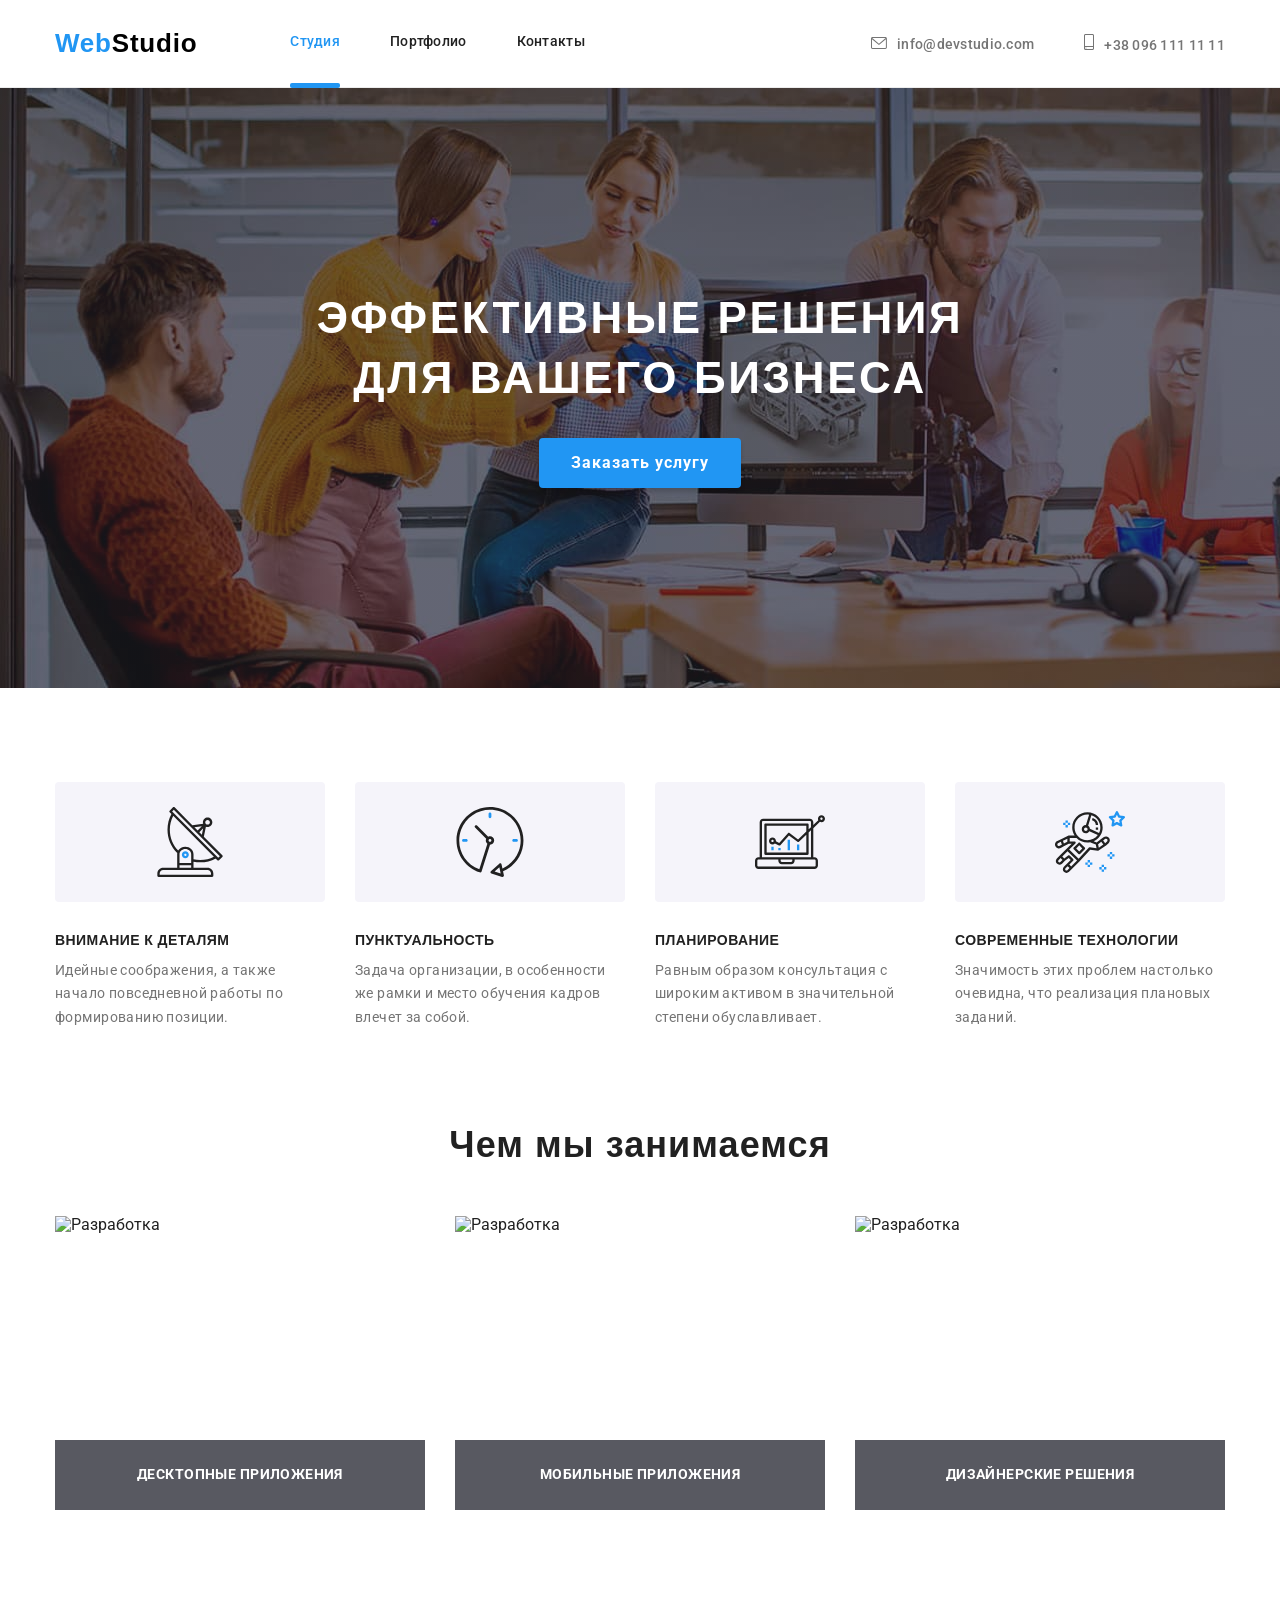
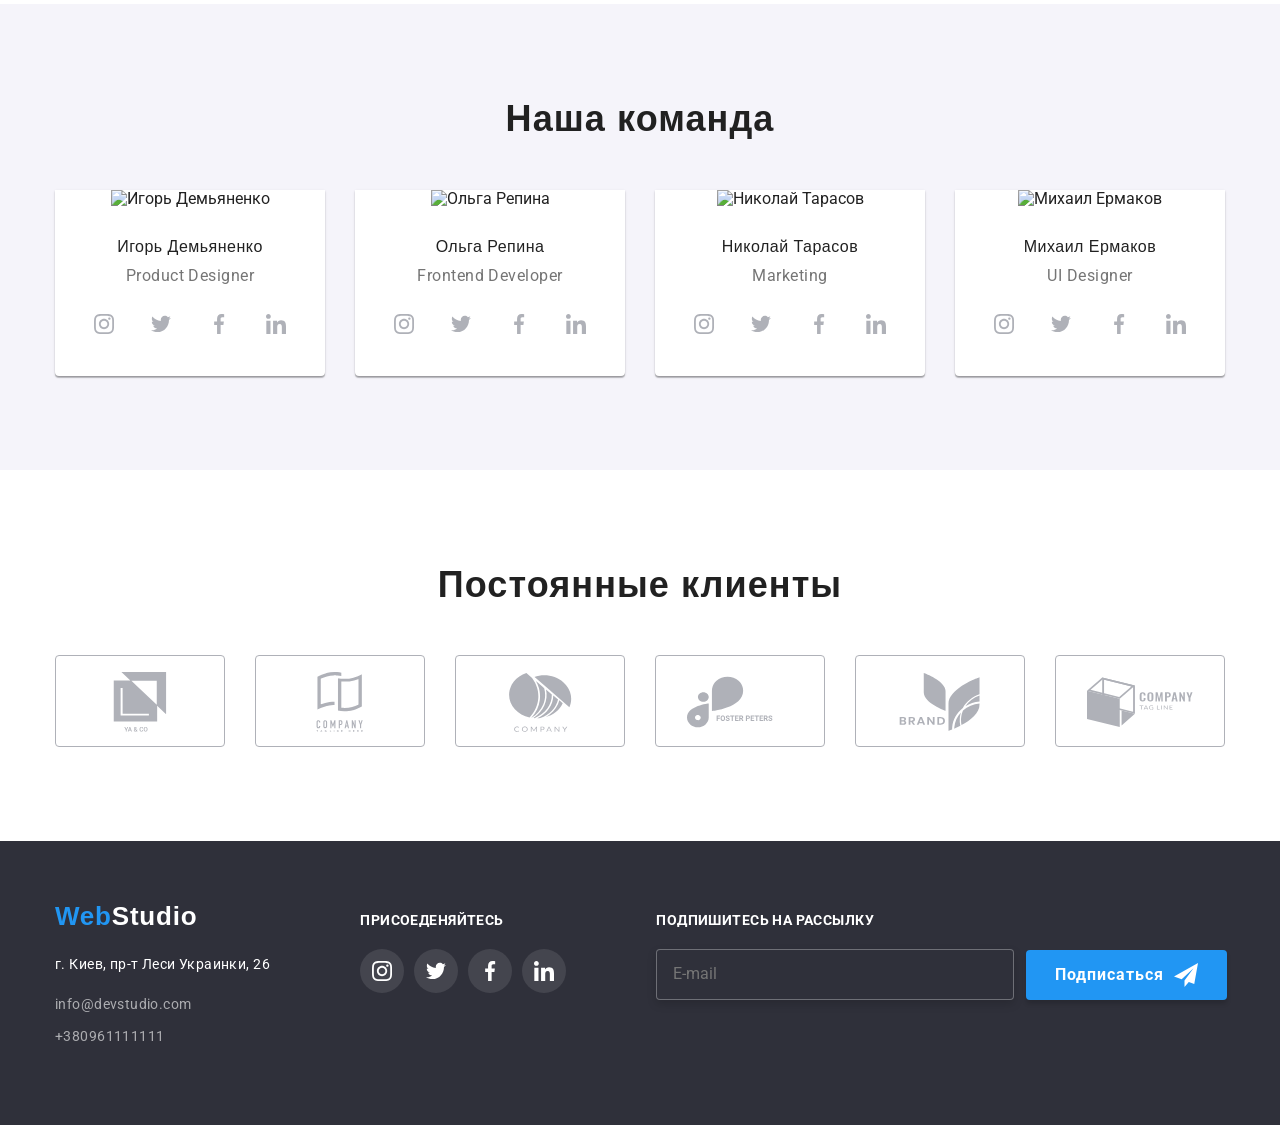
==== commit 82909b08: "Добавляет @media запросы" ====
--- a/index.html
+++ b/index.html
@@ -23,7 +23,7 @@
   <body class="body">
     <!-- Шапка -->
     <header class="site-header">
-      <div class="container site-nav">
+      <div class="container header-box">
         <a href="./index.html" class="logo">Web<span class="logo_head">Studio</span></a>
         <nav class="site-nav">
           <ul class="header-nav">
@@ -407,66 +407,75 @@
     </main>
     <!-- Footer -->
     <footer class="footer">
-      <div class="container footer-box">
-        <div class="footer-box__item footer-box__item--prepend">
-          <a href="index.html" class="logo">Web<span class="logo_footer">Studio</span></a>
-          <address class="footer-address">
-            <p class="footer-address__text text">г. Киев, пр-т Леси Украинки, 26</p>
-            <ul class="address-post list">
-              <li class="address-post__item address-post__item--prepend">
-                <a href="mailto:info@devstudio.com" class="address-post__link"
-                  >info@devstudio.com</a
-                >
+      <div class="container">
+        <div class="footer-box">
+          <div class="footer-box__item footer-box__item--prepend">
+            <a href="index.html" class="logo logo--center"
+              >Web<span class="logo_footer">Studio</span></a
+            >
+            <address class="footer-address">
+              <p class="footer-address__text text">г. Киев, пр-т Леси Украинки, 26</p>
+              <ul class="address-post list">
+                <li class="address-post__item address-post__item--prepend">
+                  <a href="mailto:info@devstudio.com" class="address-post__link"
+                    >info@devstudio.com</a
+                  >
+                </li>
+                <li class="address-post__item">
+                  <a href="tel:+380961111111" class="address-post__link">+380961111111</a>
+                </li>
+              </ul>
+            </address>
+          </div>
+          <div class="footer-box__item">
+            <p class="footer-box__tittle text">ПРИСОЕДЕНЯЙТЕСЬ</p>
+            <ul class="footer-soclist list">
+              <li class="footer-soclist__item footer-soclist__item--prepend">
+                <a class="footer-soclist__link" href="#">
+                  <svg class="footer-soclist__icon" width="20" height="20" viewBox="0 0 20 20">
+                    <use href="./images/icons.svg#icon-instagram"></use>
+                  </svg>
+                </a>
               </li>
-              <li class="address-post__item">
-                <a href="tel:+380961111111" class="address-post__link">+380961111111</a>
+              <li class="footer-soclist__item footer-soclist__item--prepend">
+                <a class="footer-soclist__link" href="#">
+                  <svg class="footer-soclist__icon" width="20" height="20" viewBox="0 0 20 20">
+                    <use href="./images/icons.svg#icon-twitter"></use>
+                  </svg>
+                </a>
+              </li>
+              <li class="footer-soclist__item footer-soclist__item--prepend">
+                <a class="footer-soclist__link" href="#">
+                  <svg class="footer-soclist__icon" width="20" height="20" viewBox="0 0 20 20">
+                    <use href="./images/icons.svg#icon-facebook"></use>
+                  </svg>
+                </a>
+              </li>
+              <li class="footer-soclist__item">
+                <a class="footer-soclist__link" href="#">
+                  <svg class="footer-soclist__icon" width="20" height="20" viewBox="0 0 20 20">
+                    <use href="./images/icons.svg#icon-linkedin"></use>
+                  </svg>
+                </a>
               </li>
             </ul>
-          </address>
-        </div>
-        <div class="footer-box__item">
-          <p class="footer-box__tittle text">ПРИСОЕДЕНЯЙТЕСЬ</p>
-          <ul class="footer-soclist list">
-            <li class="footer-soclist__item footer-soclist__item--prepend">
-              <a class="footer-soclist__link" href="#">
-                <svg class="footer-soclist__icon" width="20" height="20" viewBox="0 0 20 20">
-                  <use href="./images/icons.svg#icon-instagram"></use>
-                </svg>
-              </a>
-            </li>
-            <li class="footer-soclist__item footer-soclist__item--prepend">
-              <a class="footer-soclist__link" href="#">
-                <svg class="footer-soclist__icon" width="20" height="20" viewBox="0 0 20 20">
-                  <use href="./images/icons.svg#icon-twitter"></use>
-                </svg>
-              </a>
-            </li>
-            <li class="footer-soclist__item footer-soclist__item--prepend">
-              <a class="footer-soclist__link" href="#">
-                <svg class="footer-soclist__icon" width="20" height="20" viewBox="0 0 20 20">
-                  <use href="./images/icons.svg#icon-facebook"></use>
-                </svg>
-              </a>
-            </li>
-            <li class="footer-soclist__item">
-              <a class="footer-soclist__link" href="#">
-                <svg class="footer-soclist__icon" width="20" height="20" viewBox="0 0 20 20">
-                  <use href="./images/icons.svg#icon-linkedin"></use>
-                </svg>
-              </a>
-            </li>
-          </ul>
-        </div>
-        <div class="footer-box__item footer-box__item--append">
-          <p class="footer-box__tittle text">Подпишитесь на рассылку</p>
-          <form class="footer-box__form">
-            <input class="footer-box__input" type="text" placeholder="E-mail" />
-            <button type="submit" class="footer-box__btn button">
-              Подписаться<svg class="btn__icon--append" width="24" height="24" viewBox="0 0 24 24">
-                <use href="./images/icons.svg#icon-send"></use>
-              </svg>
-            </button>
-          </form>
+          </div>
+          <div class="footer-box__item footer-box__item--append">
+            <p class="footer-box__tittle text">Подпишитесь на рассылку</p>
+            <form class="footer-box__form">
+              <input class="footer-box__input" type="text" placeholder="E-mail" />
+              <button type="submit" class="footer-box__btn button">
+                Подписаться<svg
+                  class="btn__icon--append"
+                  width="24"
+                  height="24"
+                  viewBox="0 0 24 24"
+                >
+                  <use href="./images/icons.svg#icon-send"></use>
+                </svg>
+              </button>
+            </form>
+          </div>
         </div>
       </div>
     </footer>
--- a/css/main.min.css
+++ b/css/main.min.css
@@ -1,2 +1,2 @@
-:root{--title-text-color: #212121;--main-text-color: #757575;--accent-color: #2196f3;--main-bg-color: #ffffff;--secondary-bg-color: #f5f4fa;--footer-bg-color: #2f303a;--main-logo-color: #2196f3;--pf-cart-border-color: #eeeeee;--address-link-footer: rgba(255, 255, 255, 0.6);--btn-bg-color: #f5f4fa;--btn-click-color: #188ce8;--baner-tittle-color: #ffffff;--white-color: #ffffff}.visually-hidden{position:absolute;white-space:nowrap;width:1px;height:1px;overflow:hidden;border:0;padding:0;clip:rect(0 0 0 0);-webkit-clip-path:inset(50%);clip-path:inset(50%);margin:-1px}@font-face{font-family:'Raleway';font-style:normal;font-weight:700;font-display:swap;src:url(https://fonts.gstatic.com/s/raleway/v27/1Ptxg8zYS_SKggPN4iEgvnHyvveLxVs9pbCFPrEHJA.woff2) format("woff2");unicode-range:U+0460-052F, U+1C80-1C88, U+20B4, U+2DE0-2DFF, U+A640-A69F, U+FE2E-FE2F}@font-face{font-family:'Raleway';font-style:normal;font-weight:700;font-display:swap;src:url(https://fonts.gstatic.com/s/raleway/v27/1Ptxg8zYS_SKggPN4iEgvnHyvveLxVs9pbCFPrEHJA.woff2) format("woff2");unicode-range:U+0460-052F, U+1C80-1C88, U+20B4, U+2DE0-2DFF, U+A640-A69F, U+FE2E-FE2F}@font-face{font-family:'Roboto';font-style:normal;font-weight:500;font-display:swap;src:url(https://fonts.gstatic.com/s/roboto/v29/KFOlCnqEu92Fr1MmEU9fCRc4EsA.woff2) format("woff2");unicode-range:U+0460-052F, U+1C80-1C88, U+20B4, U+2DE0-2DFF, U+A640-A69F, U+FE2E-FE2F}@font-face{font-family:'Roboto';font-style:normal;font-weight:700;font-display:swap;src:url(https://fonts.gstatic.com/s/roboto/v29/KFOlCnqEu92Fr1MmWUlfCRc4EsA.woff2) format("woff2");unicode-range:U+0460-052F, U+1C80-1C88, U+20B4, U+2DE0-2DFF, U+A640-A69F, U+FE2E-FE2F}.body{background-color:var(--main-bg-color);color:var(--title-text-color);font-family:'Roboto', ssans-serif}.section{padding-top:94px;padding-bottom:94px}.container{width:1200px;padding-left:15px;padding-right:15px;margin:0 auto}.tittle{font-weight:700;font-size:36px;line-height:1.16;letter-spacing:0.03em}.text{margin:0;font-size:14px;line-height:1.14;letter-spacing:0.03em;color:var(--main-text-color)}.button{font-weight:700;font-size:16px;line-height:1.87;letter-spacing:0.06em;cursor:pointer;-webkit-box-shadow:0px 4px 4px rgba(0,0,0,0.15);box-shadow:0px 4px 4px rgba(0,0,0,0.15);border-radius:4px;border:none;color:var(--white-color)}.list{list-style:none}.backdrop{position:fixed;top:0;left:0;width:100%;height:100%;background-color:rgba(0,0,0,0.5);z-index:1;opacity:1;-webkit-transition:opacity 250ms cubic-bezier(0.4, 0, 0.2, 1),visibility 250ms cubic-bezier(0.4, 0, 0.2, 1),-webkit-transform 250ms cubic-bezier(0.4, 0, 0.2, 1);transition:opacity 250ms cubic-bezier(0.4, 0, 0.2, 1),visibility 250ms cubic-bezier(0.4, 0, 0.2, 1),-webkit-transform 250ms cubic-bezier(0.4, 0, 0.2, 1);transition:transform 250ms cubic-bezier(0.4, 0, 0.2, 1),opacity 250ms cubic-bezier(0.4, 0, 0.2, 1),visibility 250ms cubic-bezier(0.4, 0, 0.2, 1);transition:transform 250ms cubic-bezier(0.4, 0, 0.2, 1),opacity 250ms cubic-bezier(0.4, 0, 0.2, 1),visibility 250ms cubic-bezier(0.4, 0, 0.2, 1),-webkit-transform 250ms cubic-bezier(0.4, 0, 0.2, 1)}.backdrop.is-hidden{opacity:0;pointer-events:none;visibility:hidden}.backdrop.is-hidden .modal{-webkit-transform:translate(-50%, -50%) scale(0.5);transform:translate(-50%, -50%) scale(0.5)}.modal{position:absolute;top:50%;left:50%;-webkit-transform:translate(-50%, -50%) scale(1);transform:translate(-50%, -50%) scale(1);width:528px;padding:40px;background-color:var(--white-color);-webkit-transition:-webkit-transform 250ms cubic-bezier(0.4, 0, 0.2, 1);transition:-webkit-transform 250ms cubic-bezier(0.4, 0, 0.2, 1);transition:transform 250ms cubic-bezier(0.4, 0, 0.2, 1);transition:transform 250ms cubic-bezier(0.4, 0, 0.2, 1), -webkit-transform 250ms cubic-bezier(0.4, 0, 0.2, 1)}.btn-close{position:fixed;right:8px;top:8px;display:-webkit-box;display:-ms-flexbox;display:flex;-webkit-box-align:center;-ms-flex-align:center;align-items:center;-webkit-box-pack:center;-ms-flex-pack:center;justify-content:center;width:30px;height:30px;background:#ffffff;border:1px solid rgba(0,0,0,0.1);border-radius:50%}.icon-close{fill:currentColor;-webkit-transition:fill 250ms cubic-bezier(0.4, 0, 0.2, 1);transition:fill 250ms cubic-bezier(0.4, 0, 0.2, 1)}.btn-close:hover .icon-close{fill:var(--accent-color)}.modal_tittle{margin-top:0;margin-bottom:12px;font-weight:700;font-size:20px;line-height:23px;text-align:center;letter-spacing:0.03em;color:var(--title-text-color)}.order_form{display:-webkit-box;display:-ms-flexbox;display:flex;-webkit-box-orient:vertical;-webkit-box-direction:normal;-ms-flex-direction:column;flex-direction:column}.box_input{position:relative;display:-webkit-box;display:-ms-flexbox;display:flex;-webkit-box-orient:vertical;-webkit-box-direction:normal;-ms-flex-direction:column;flex-direction:column;-webkit-box-align:start;-ms-flex-align:start;align-items:flex-start;margin-bottom:10px;font-weight:400;font-size:12px;line-height:1.16;letter-spacing:0.01em;color:var(--main-text-color)}.form_input{width:100%;height:40px;margin-top:4px;padding-top:11px;padding-bottom:11px;padding-left:42px;border:1px solid;border-color:rgba(33,33,33,0.2);border-radius:4px;outline:0;-webkit-transform:border-color 250ms cubic-bezier(0.4, 0, 0.2, 1);transform:border-color 250ms cubic-bezier(0.4, 0, 0.2, 1)}.form_input:focus ~ .form-icon,.form_input:hover ~ .form-icon{fill:var(--accent-color)}.form_input:focus,.form_input:hover{border-color:var(--main-logo-color)}.form_comment{width:100%;margin-top:4px;padding-top:11px;padding-bottom:11px;padding-left:12px;border:1px solid;border-color:rgba(33,33,33,0.2);border-radius:4px;outline:0;resize:none;-webkit-transform:border-color 250ms cubic-bezier(0.4, 0, 0.2, 1);transform:border-color 250ms cubic-bezier(0.4, 0, 0.2, 1)}.form_comment:focus,.form_comment:hover{border-color:var(--main-logo-color)}.form-icon{position:absolute;top:50%;left:12px;display:inline-block;width:18px;height:18px;-webkit-transform:fill 250ms cubic-bezier(0.4, 0, 0.2, 1);transform:fill 250ms cubic-bezier(0.4, 0, 0.2, 1)}.order_check{display:-webkit-box;display:-ms-flexbox;display:flex;-webkit-box-align:center;-ms-flex-align:center;align-items:center;-webkit-box-pack:center;-ms-flex-pack:center;justify-content:center;margin-bottom:30px;font-weight:400;font-size:14px;line-height:1.71;letter-spacing:0.03em;color:var(--main-text-color)}.inp_checkbox{-webkit-appearance:none;-moz-appearance:none;appearance:none;position:absolute}.inp_checkbox:checked ~ .icon_checkbox{border-color:var(--accent-color);background-color:var(--accent-color);background-image:url(../images/icon_check.svg);background-size:contain;background-repeat:no-repeat;background-origin:border-box}.icon_checkbox{display:inline-block;width:15px;height:15px;margin-right:7px;border:2px solid var(--title-text-color);border-radius:4px}.order_check .link{margin-left:5px;color:var(--accent-color)}.order_btn{width:200px;height:50px;padding:10px 55px;margin-left:auto;margin-right:auto;-webkit-box-shadow:0px 4px 4px rgba(0,0,0,0.15);box-shadow:0px 4px 4px rgba(0,0,0,0.15);border-radius:4px;background-color:var(--btn-click-color);font-weight:700;font-size:16px;line-height:1.88;letter-spacing:0.06em;color:var(--white-color)}.logo{text-decoration:none;color:var(--main-logo-color);font-family:'Raleway', sans-serif;font-weight:bold;font-size:26px;line-height:1.2;letter-spacing:0.03em;margin-right:93px}.logo_head{color:#000000}.logo_footer{color:var(--white-color)}.site-header{border-bottom:1px solid #ececec}.site-nav{display:-webkit-box;display:-ms-flexbox;display:flex;-webkit-box-align:center;-ms-flex-align:center;align-items:center}.header-nav{display:-webkit-box;display:-ms-flexbox;display:flex;list-style:none;margin:0;padding-left:0}.header-nav__item{display:block;padding-top:32px;padding-bottom:32px}.header-nav__item--append{margin-left:50px}.header-nav__link{text-decoration:none;font-weight:500;font-size:14px;line-height:1.15;letter-spacing:0.02em;color:var(--title-text-color);-webkit-transition:color 250ms cubic-bezier(0.4, 0, 0.2, 1);transition:color 250ms cubic-bezier(0.4, 0, 0.2, 1)}.header-nav__link--active{color:var(--accent-color)}.header-nav__link--active::after{position:relative;left:0;top:33px;content:'';display:block;width:100%;height:5px;background-color:var(--accent-color);border-radius:2px}.header-nav__link:hover,.header-nav__link:focus{color:var(--accent-color)}.contact-list{display:-webkit-box;display:-ms-flexbox;display:flex;list-style:none;margin:0 0 0 auto;padding-left:0}.contact-list__item{display:-webkit-inline-box;display:-ms-inline-flexbox;display:inline-flex;-webkit-box-align:center;-ms-flex-align:center;align-items:center;padding-top:32px;padding-bottom:32px}.contact-list__item--append{margin-left:50px}.contact-list__link{text-decoration:none;font-weight:500;font-size:14px;line-height:1.15;letter-spacing:0.02em;color:var(--main-text-color);-webkit-transition:color 250ms cubic-bezier(0.4, 0, 0.2, 1);transition:color 250ms cubic-bezier(0.4, 0, 0.2, 1)}.contact-list__link:hover,.contact-list__link:focus{color:var(--accent-color)}.contact_list__icon{margin-right:10px;fill:currentColor;-webkit-transition:fill 250ms cubic-bezier(0.4, 0, 0.2, 1);transition:fill 250ms cubic-bezier(0.4, 0, 0.2, 1)}.contact_list__icon:hover,.contact_list__icon:focus{fill:currentColor}.banner{background-color:var(--footer-bg-color);text-align:center;padding-top:200px;padding-bottom:200px;max-width:1600px;height:600px;margin-left:auto;margin-right:auto;background-image:-webkit-gradient(linear, left top, left bottom, from(rgba(47,48,58,0.4)), to(rgba(47,48,58,0.4))),url(../images/banner.jpg);background-image:linear-gradient(rgba(47,48,58,0.4), rgba(47,48,58,0.4)),url(../images/banner.jpg);background-repeat:no-repeat}.banner__tittle{font-weight:900;font-size:44px;line-height:1.36;letter-spacing:0.06em;text-transform:uppercase;color:var(--baner-tittle-color);margin-bottom:30px;margin-top:0}.banner__btn{background-color:var(--accent-color);color:var(--baner-tittle-color);padding-top:10px;padding-right:32px;padding-bottom:10px;padding-left:32px}.banner__btn:active{background-color:var(--btn-click-color)}.peculiar{padding-bottom:0}.pec-post{display:-webkit-box;display:-ms-flexbox;display:flex;list-style:none;margin:0;padding-left:0}.pec-post__item{width:270px}.pec-post__item--append{margin-left:30px}.pec-box{display:-webkit-box;display:-ms-flexbox;display:flex;-webkit-box-align:center;-ms-flex-align:center;align-items:center;-webkit-box-pack:center;-ms-flex-pack:center;justify-content:center;width:270px;height:120px;margin-bottom:30px;background-color:var(--secondary-bg-color);border-radius:4px}.pec-box__icon{width:70px;height:70px}.pec-post__tittle{font-size:14px;letter-spacing:0.03em;text-transform:uppercase;margin-top:0px;margin-bottom:10px}.pec-post__text{line-height:1.7;margin:0}.work__tittle{text-align:center;margin-top:0;margin-bottom:50px}.work{display:-webkit-box;display:-ms-flexbox;display:flex;list-style:none;margin:0;padding-left:0}.work__item--append{margin-left:30px}.work-box{position:relative;width:370px;height:294px}.box-label{position:absolute;left:0;bottom:0;display:-webkit-box;display:-ms-flexbox;display:flex;-webkit-box-align:center;-ms-flex-align:center;align-items:center;-webkit-box-pack:center;-ms-flex-pack:center;justify-content:center;width:100%;height:70px;background:rgba(47,48,58,0.8)}.box-label__text{font-weight:700;text-transform:uppercase;color:var(--white-color)}.our-team{background-color:var(--secondary-bg-color)}.our-team__tittle{text-align:center;margin-top:0;margin-bottom:50px}.pers-cart{display:-webkit-box;display:-ms-flexbox;display:flex;text-align:center;list-style:none;margin:0;padding-left:0}.pers-cart__item{background:#ffffff;-webkit-box-shadow:0px 1px 3px rgba(0,0,0,0.12),0px 1px 1px rgba(0,0,0,0.14),0px 2px 1px rgba(0,0,0,0.2);box-shadow:0px 1px 3px rgba(0,0,0,0.12),0px 1px 1px rgba(0,0,0,0.14),0px 2px 1px rgba(0,0,0,0.2);border-radius:0px 0px 4px 4px}.pers-cart__item--append{margin-left:30px}.pers-label{padding-top:30px;padding-bottom:30px;padding-right:24px;padding-left:24px}.pers-label__name{font-weight:500;font-size:16px;line-height:1.18;margin-top:0;margin-bottom:10px}.pers-label__prof{font-size:16px;line-height:1.18;margin-top:0;margin-bottom:16px;color:var(--main-text-color)}.pers-social{display:-webkit-box;display:-ms-flexbox;display:flex;-webkit-box-align:center;-ms-flex-align:center;align-items:center;-webkit-box-pack:space-evenly;-ms-flex-pack:space-evenly;justify-content:space-evenly;margin:0;padding-left:0;list-style:none}.pers-social__link{display:-webkit-box;display:-ms-flexbox;display:flex;-webkit-box-align:center;-ms-flex-align:center;align-items:center;-webkit-box-pack:center;-ms-flex-pack:center;justify-content:center;width:44px;height:44px;border-radius:50%;color:#afb1b8;-webkit-transition:background-color 250ms cubic-bezier(0.4, 0, 0.2, 1);transition:background-color 250ms cubic-bezier(0.4, 0, 0.2, 1)}.pers-social__link:hover,.pers-social__link:focus{background-color:var(--accent-color)}.pers-social__link:hover .pers-social__icon,.pers-social__link:focus .pers-social__icon{fill:#ffffff}.pers-social__link--append{margin-left:10px}.pers-social__icon{fill:currentColor;-webkit-transition:fill 250ms cubic-bezier(0.4, 0, 0.2, 1);transition:fill 250ms cubic-bezier(0.4, 0, 0.2, 1)}.our-client__tittle{text-align:center;margin-top:0;margin-bottom:50px}.client-post{display:-webkit-box;display:-ms-flexbox;display:flex;margin:0;padding-left:0}.client-post__item--append{margin-left:30px}.client-post__item{display:-webkit-box;display:-ms-flexbox;display:flex;width:170px;height:92px;border:1px solid;border-color:#afb1b8;border-radius:4px;-webkit-transition:border-color 250ms cubic-bezier(0.4, 0, 0.2, 1);transition:border-color 250ms cubic-bezier(0.4, 0, 0.2, 1)}.client-post__item:hover,.client-post__item:focus{border-color:var(--accent-color)}.client-post__link{display:-webkit-box;display:-ms-flexbox;display:flex;-webkit-box-align:center;-ms-flex-align:center;align-items:center;-webkit-box-pack:center;-ms-flex-pack:center;justify-content:center;width:170px;height:92px;color:#afb1b8;-webkit-transition:color 250ms cubic-bezier(0.4, 0, 0.2, 1);transition:color 250ms cubic-bezier(0.4, 0, 0.2, 1)}.client-post__link:hover,.client-post__link:focus{color:var(--accent-color)}.client-post__icon{fill:currentColor}footer{background-color:var(--footer-bg-color);padding-top:60px;padding-bottom:60px}.footer-box{display:-webkit-box;display:-ms-flexbox;display:flex;-webkit-box-align:baseline;-ms-flex-align:baseline;align-items:baseline}.footer-address{margin-top:20px}.address-post{padding-left:0}.footer-address__text{font-style:normal;line-height:1.71;color:var(--white-color);margin-top:0;margin-bottom:9px}.address-post__link{font-style:normal;text-decoration:none;font-size:14px;line-height:1.71;letter-spacing:0.03em;color:var(--address-link-footer);margin-top:0}.address-post__item--prepend{margin-top:0;margin-bottom:9px}.footer-box__item--prepend{margin-right:70px}.footer-box__tittle{font-weight:700;text-transform:uppercase;color:var(--white-color);margin-top:0;margin-bottom:20px}.footer-soclist{display:-webkit-box;display:-ms-flexbox;display:flex;text-align:center;padding-left:0;margin:0}.footer-soclist__item{display:block;width:44px;height:44px;border-radius:50%;padding:12px;background-color:rgba(255,255,255,0.1);-webkit-transition:background-color 250ms cubic-bezier(0.4, 0, 0.2, 1);transition:background-color 250ms cubic-bezier(0.4, 0, 0.2, 1)}.footer-soclist__item:hover,.footer-soclist__item:focus{background-color:var(--accent-color)}.footer-soclist__link{color:var(--white-color)}.footer-soclist__icon{fill:currentColor}.footer-soclist__item--prepend{margin-right:10px}.footer-box__item--append{margin-left:90px}.footer-box__form{display:-webkit-inline-box;display:-ms-inline-flexbox;display:inline-flex;-webkit-box-align:center;-ms-flex-align:center;align-items:center;-webkit-box-pack:center;-ms-flex-pack:center;justify-content:center}.footer-box__input{width:358px;padding:15px 16px;border:1px solid rgba(255,255,255,0.3);-webkit-filter:drop-shadow(0px 4px 4px rgba(0,0,0,0.15));filter:drop-shadow(0px 4px 4px rgba(0,0,0,0.15));border-radius:4px;background-color:var(--footer-bg-color);color:var(--main-text-color)}.footer-box__btn{display:-webkit-box;display:-ms-flexbox;display:flex;-webkit-box-align:center;-ms-flex-align:center;align-items:center;-webkit-box-pack:center;-ms-flex-pack:center;justify-content:center;margin-left:12px;padding:10px 29px;background:var(--accent-color)}.btn__icon--append{margin-left:10px;width:24px;height:24px}.pf-filter{display:-webkit-box;display:-ms-flexbox;display:flex;-webkit-box-pack:center;-ms-flex-pack:center;justify-content:center;margin-top:0;margin-bottom:50px;padding-left:0}.pf-filter__item--append{margin-left:8px}.pf-filter__btn{background-color:var(--btn-bg-color);border-radius:4px;font-weight:500;font-size:16px;line-height:1.62;text-align:center;letter-spacing:0.03em;color:var(--title-text-color);padding-top:6px;padding-right:22px;padding-bottom:6px;padding-left:22px;-webkit-transition:background-color 250ms cubic-bezier(0.4, 0, 0.2, 1),color 250ms cubic-bezier(0.4, 0, 0.2, 1),-webkit-box-shadow 250ms cubic-bezier(0.4, 0, 0.2, 1);transition:background-color 250ms cubic-bezier(0.4, 0, 0.2, 1),color 250ms cubic-bezier(0.4, 0, 0.2, 1),-webkit-box-shadow 250ms cubic-bezier(0.4, 0, 0.2, 1);transition:background-color 250ms cubic-bezier(0.4, 0, 0.2, 1),color 250ms cubic-bezier(0.4, 0, 0.2, 1),box-shadow 250ms cubic-bezier(0.4, 0, 0.2, 1);transition:background-color 250ms cubic-bezier(0.4, 0, 0.2, 1),color 250ms cubic-bezier(0.4, 0, 0.2, 1),box-shadow 250ms cubic-bezier(0.4, 0, 0.2, 1),-webkit-box-shadow 250ms cubic-bezier(0.4, 0, 0.2, 1)}.pf-filter__btn:hover,.pf-filter__btn:focus{background-color:var(--accent-color);color:var(--white-color);-webkit-box-shadow:0px 3px 1px rgba(0,0,0,0.1),0px 1px 2px rgba(0,0,0,0.08),0px 2px 2px rgba(0,0,0,0.12);box-shadow:0px 3px 1px rgba(0,0,0,0.1),0px 1px 2px rgba(0,0,0,0.08),0px 2px 2px rgba(0,0,0,0.12)}.product-cart__wraper{display:-webkit-box;display:-ms-flexbox;display:flex;-ms-flex-wrap:wrap;flex-wrap:wrap;list-style:none;margin:-15px;padding:0}.product-cart{width:370px;margin:15px}.product-cart:hover .product-cart__overlay{-webkit-transform:translateY(0);transform:translateY(0)}.cart-header{position:relative;overflow:hidden}.product-cart__overlay{position:absolute;top:0;left:0;display:-webkit-box;display:-ms-flexbox;display:flex;-webkit-box-align:center;-ms-flex-align:center;align-items:center;-webkit-box-pack:center;-ms-flex-pack:center;justify-content:center;width:100%;height:100%;background:rgba(33,150,243,0.9);padding-left:24px;padding-right:24px;-webkit-transform:translateY(100%);transform:translateY(100%);-webkit-transition:-webkit-transform 250ms cubic-bezier(0.4, 0, 0.2, 1);transition:-webkit-transform 250ms cubic-bezier(0.4, 0, 0.2, 1);transition:transform 250ms cubic-bezier(0.4, 0, 0.2, 1);transition:transform 250ms cubic-bezier(0.4, 0, 0.2, 1), -webkit-transform 250ms cubic-bezier(0.4, 0, 0.2, 1)}.cart-header__text{margin:0;font-weight:400;font-size:18px;line-height:1.56;letter-spacing:0.03em;color:var(--white-color)}.cart-footer{border-left:1px solid #eeeeee;border-right:1px solid #eeeeee;border-bottom:1px solid #eeeeee;padding-top:20px;padding-right:24px;padding-bottom:20px;padding-left:24px}.product-cart__link{display:block;text-decoration:none;-webkit-transition:-webkit-box-shadow 250ms cubic-bezier(0.4, 0, 0.2, 1);transition:-webkit-box-shadow 250ms cubic-bezier(0.4, 0, 0.2, 1);transition:box-shadow 250ms cubic-bezier(0.4, 0, 0.2, 1);transition:box-shadow 250ms cubic-bezier(0.4, 0, 0.2, 1), -webkit-box-shadow 250ms cubic-bezier(0.4, 0, 0.2, 1)}.product-cart__link:hover,.product-cart__link:focus{-webkit-box-shadow:0px 1px 1px rgba(0,0,0,0.12),0px 4px 4px rgba(0,0,0,0.06),1px 4px 6px rgba(0,0,0,0.16);box-shadow:0px 1px 1px rgba(0,0,0,0.12),0px 4px 4px rgba(0,0,0,0.06),1px 4px 6px rgba(0,0,0,0.16)}.cart-footer__name{font-weight:700;font-size:18px;line-height:2;letter-spacing:0.06em;color:var(--title-text-color);margin-top:0;margin-bottom:4px}.cart-footer__products{font-size:16px;line-height:1.87;letter-spacing:0.03em;color:var(--main-text-color);margin-top:0;margin-bottom:0}
+:root{--title-text-color: #212121;--main-text-color: #757575;--accent-color: #2196f3;--main-bg-color: #ffffff;--secondary-bg-color: #f5f4fa;--footer-bg-color: #2f303a;--main-logo-color: #2196f3;--pf-cart-border-color: #eeeeee;--address-link-footer: rgba(255, 255, 255, 0.6);--btn-bg-color: #f5f4fa;--btn-click-color: #188ce8;--baner-tittle-color: #ffffff;--white-color: #ffffff}.visually-hidden{position:absolute;white-space:nowrap;width:1px;height:1px;overflow:hidden;border:0;padding:0;clip:rect(0 0 0 0);-webkit-clip-path:inset(50%);clip-path:inset(50%);margin:-1px}.body{background-color:var(--main-bg-color);color:var(--title-text-color);font-family:"Roboto",sans-serif}.section{padding-top:60px;padding-bottom:60px}@media screen and (min-width: 1200px){.section{padding-top:94px;padding-bottom:94px}}.container{padding-left:15px;padding-right:15px;margin-left:auto;margin-right:auto}@media screen and (min-width: 480px){.container{width:480px}}@media screen and (min-width: 768px){.container{width:768px}}@media screen and (min-width: 1200px){.container{width:1200px}}.list{list-style:none}.tittle{font-family:"Raleway",sans-serif;font-weight:700;font-size:36px;line-height:1.16;letter-spacing:0.03em}.text{margin:0;font-size:14px;line-height:1.14;letter-spacing:0.03em;color:var(--main-text-color)}.backdrop{position:fixed;top:0;left:0;width:100%;height:100%;background-color:rgba(0,0,0,0.5);z-index:1;opacity:1;-webkit-transition:opacity 250ms cubic-bezier(0.4, 0, 0.2, 1),visibility 250ms cubic-bezier(0.4, 0, 0.2, 1),-webkit-transform 250ms cubic-bezier(0.4, 0, 0.2, 1);transition:opacity 250ms cubic-bezier(0.4, 0, 0.2, 1),visibility 250ms cubic-bezier(0.4, 0, 0.2, 1),-webkit-transform 250ms cubic-bezier(0.4, 0, 0.2, 1);transition:transform 250ms cubic-bezier(0.4, 0, 0.2, 1),opacity 250ms cubic-bezier(0.4, 0, 0.2, 1),visibility 250ms cubic-bezier(0.4, 0, 0.2, 1);transition:transform 250ms cubic-bezier(0.4, 0, 0.2, 1),opacity 250ms cubic-bezier(0.4, 0, 0.2, 1),visibility 250ms cubic-bezier(0.4, 0, 0.2, 1),-webkit-transform 250ms cubic-bezier(0.4, 0, 0.2, 1)}.backdrop.is-hidden{opacity:0;pointer-events:none;visibility:hidden}.backdrop.is-hidden .modal{-webkit-transform:translate(-50%, -50%) scale(0.5);transform:translate(-50%, -50%) scale(0.5)}.modal{position:absolute;top:50%;left:50%;-webkit-transform:translate(-50%, -50%) scale(1);transform:translate(-50%, -50%) scale(1);width:528px;padding:40px;background-color:var(--white-color);-webkit-transition:-webkit-transform 250ms cubic-bezier(0.4, 0, 0.2, 1);transition:-webkit-transform 250ms cubic-bezier(0.4, 0, 0.2, 1);transition:transform 250ms cubic-bezier(0.4, 0, 0.2, 1);transition:transform 250ms cubic-bezier(0.4, 0, 0.2, 1), -webkit-transform 250ms cubic-bezier(0.4, 0, 0.2, 1)}.btn-close{position:fixed;right:8px;top:8px;display:-webkit-box;display:-ms-flexbox;display:flex;-webkit-box-align:center;-ms-flex-align:center;align-items:center;-webkit-box-pack:center;-ms-flex-pack:center;justify-content:center;width:30px;height:30px;background:#ffffff;border:1px solid rgba(0,0,0,0.1);border-radius:50%}.icon-close{fill:currentColor;-webkit-transition:fill 250ms cubic-bezier(0.4, 0, 0.2, 1);transition:fill 250ms cubic-bezier(0.4, 0, 0.2, 1)}.btn-close:hover .icon-close{fill:var(--accent-color)}.modal_tittle{margin-top:0;margin-bottom:12px;font-weight:700;font-size:20px;line-height:23px;text-align:center;letter-spacing:0.03em;color:var(--title-text-color)}.order_form{display:-webkit-box;display:-ms-flexbox;display:flex;-webkit-box-orient:vertical;-webkit-box-direction:normal;-ms-flex-direction:column;flex-direction:column}.box_input{position:relative;display:-webkit-box;display:-ms-flexbox;display:flex;-webkit-box-orient:vertical;-webkit-box-direction:normal;-ms-flex-direction:column;flex-direction:column;-webkit-box-align:start;-ms-flex-align:start;align-items:flex-start;margin-bottom:10px;font-weight:400;font-size:12px;line-height:1.16;letter-spacing:0.01em;color:var(--main-text-color)}.form_input{width:100%;height:40px;margin-top:4px;padding-top:11px;padding-bottom:11px;padding-left:42px;border:1px solid;border-color:rgba(33,33,33,0.2);border-radius:4px;outline:0;-webkit-transform:border-color 250ms cubic-bezier(0.4, 0, 0.2, 1);transform:border-color 250ms cubic-bezier(0.4, 0, 0.2, 1)}.form_input:focus ~ .form-icon,.form_input:hover ~ .form-icon{fill:var(--accent-color)}.form_input:focus,.form_input:hover{border-color:var(--main-logo-color)}.form_comment{width:100%;margin-top:4px;padding-top:11px;padding-bottom:11px;padding-left:12px;border:1px solid;border-color:rgba(33,33,33,0.2);border-radius:4px;outline:0;resize:none;-webkit-transform:border-color 250ms cubic-bezier(0.4, 0, 0.2, 1);transform:border-color 250ms cubic-bezier(0.4, 0, 0.2, 1)}.form_comment:focus,.form_comment:hover{border-color:var(--main-logo-color)}.form-icon{position:absolute;top:50%;left:12px;display:inline-block;width:18px;height:18px;-webkit-transform:fill 250ms cubic-bezier(0.4, 0, 0.2, 1);transform:fill 250ms cubic-bezier(0.4, 0, 0.2, 1)}.order_check{display:-webkit-box;display:-ms-flexbox;display:flex;-webkit-box-align:center;-ms-flex-align:center;align-items:center;-webkit-box-pack:center;-ms-flex-pack:center;justify-content:center;margin-bottom:30px;font-weight:400;font-size:14px;line-height:1.71;letter-spacing:0.03em;color:var(--main-text-color)}.inp_checkbox{-webkit-appearance:none;-moz-appearance:none;appearance:none;position:absolute}.inp_checkbox:checked ~ .icon_checkbox{border-color:var(--accent-color);background-color:var(--accent-color);background-image:url(../images/icon_check.svg);background-size:contain;background-repeat:no-repeat;background-origin:border-box}.icon_checkbox{display:inline-block;width:15px;height:15px;margin-right:7px;border:2px solid var(--title-text-color);border-radius:4px}.order_check .link{margin-left:5px;color:var(--accent-color)}.order_btn{width:200px;height:50px;padding:10px 55px;margin-left:auto;margin-right:auto;-webkit-box-shadow:0px 4px 4px rgba(0,0,0,0.15);box-shadow:0px 4px 4px rgba(0,0,0,0.15);border-radius:4px;background-color:var(--btn-click-color);font-weight:700;font-size:16px;line-height:1.88;letter-spacing:0.06em;color:var(--white-color)}.logo{text-decoration:none;color:var(--main-logo-color);font-family:"Raleway",sans-serif;font-weight:bold;font-size:26px;line-height:1.2;letter-spacing:0.03em}@media screen and (min-width: 768px){.logo{margin-right:88px}}@media screen and (min-width: 1200px){.logo{margin-right:93px}}.logo_head{color:#000000}.logo_footer{color:var(--white-color)}.button{font-weight:700;font-size:16px;line-height:1.87;letter-spacing:0.06em;cursor:pointer;-webkit-box-shadow:0px 4px 4px rgba(0,0,0,0.15);box-shadow:0px 4px 4px rgba(0,0,0,0.15);border-radius:4px;border:none;color:var(--white-color)}.site-header{border-bottom:1px solid #ececec}.header-box{display:-webkit-box;display:-ms-flexbox;display:flex;-webkit-box-align:center;-ms-flex-align:center;align-items:center}@media screen and (max-width: 768px){.header-box{padding-top:16px;padding-bottom:16px}}@media screen and (min-width: 768px){.header-box{padding-top:0px;padding-bottom:0px}}@media screen and (min-width: 480px){.site-nav{display:none}}@media screen and (min-width: 768px){.site-nav{display:-webkit-box;display:-ms-flexbox;display:flex;-webkit-box-align:center;-ms-flex-align:center;align-items:center}}@media screen and (min-width: 1200px){.site-nav{display:-webkit-box;display:-ms-flexbox;display:flex;-webkit-box-align:center;-ms-flex-align:center;align-items:center}}.header-nav{list-style:none;padding-left:0}@media screen and (min-width: 768px){.header-nav{display:-webkit-box;display:-ms-flexbox;display:flex;margin:0}}@media screen and (min-width: 1200px){.header-nav{display:-webkit-box;display:-ms-flexbox;display:flex;margin:0}}@media screen and (min-width: 768px){.header-nav__item{display:block;padding-top:32px;padding-bottom:32px}}@media screen and (min-width: 1200px){.header-nav__item{display:block;padding-top:32px;padding-bottom:32px}}@media screen and (min-width: 768px){.header-nav__item--append{margin-left:50px}}@media screen and (min-width: 1200px){.header-nav__item--append{margin-left:50px}}.header-nav__link{text-decoration:none;font-weight:500;font-size:14px;line-height:1.15;letter-spacing:0.02em;color:var(--title-text-color);-webkit-transition:color 250ms cubic-bezier(0.4, 0, 0.2, 1);transition:color 250ms cubic-bezier(0.4, 0, 0.2, 1)}.header-nav__link--active{color:var(--accent-color)}.header-nav__link--active::after{position:relative;left:0;top:33px;content:'';display:block;width:100%;height:5px;background-color:var(--accent-color);border-radius:2px}.header-nav__link:hover,.header-nav__link:focus{color:var(--accent-color)}.contact-list{list-style:none;padding-left:0}@media screen and (min-width: 480px){.contact-list{display:none}}@media screen and (min-width: 1200px){.contact-list{display:-webkit-box;display:-ms-flexbox;display:flex;margin:0 0 0 auto}}@media screen and (min-width: 1200px){.contact-list__item{display:-webkit-inline-box;display:-ms-inline-flexbox;display:inline-flex;-webkit-box-align:center;-ms-flex-align:center;align-items:center;padding-top:32px;padding-bottom:32px}}@media screen and (min-width: 1200px){.contact-list__item--append{margin-left:50px}}.contact-list__link{text-decoration:none;font-weight:500;font-size:14px;line-height:1.15;letter-spacing:0.02em;color:var(--main-text-color);-webkit-transition:color 250ms cubic-bezier(0.4, 0, 0.2, 1);transition:color 250ms cubic-bezier(0.4, 0, 0.2, 1)}.contact-list__link:hover,.contact-list__link:focus{color:var(--accent-color)}.contact_list__icon{margin-right:10px;fill:currentColor;-webkit-transition:fill 250ms cubic-bezier(0.4, 0, 0.2, 1);transition:fill 250ms cubic-bezier(0.4, 0, 0.2, 1)}.contact_list__icon:hover,.contact_list__icon:focus{fill:currentColor}.banner{height:400px;background-color:var(--footer-bg-color);text-align:center;padding-top:118px;padding-bottom:118px;margin-left:auto;margin-right:auto;background-image:-webkit-gradient(linear, left top, left bottom, from(rgba(47,48,58,0.4)), to(rgba(47,48,58,0.4))),url(../images/banner.jpg);background-image:linear-gradient(rgba(47,48,58,0.4), rgba(47,48,58,0.4)),url(../images/banner.jpg);background-repeat:no-repeat}@media screen and (min-width: 480px){.banner{max-width:480px;padding-top:118px;padding-bottom:118px}}@media screen and (min-width: 768px){.banner{max-width:768px}}@media screen and (min-width: 1200px){.banner{max-width:1600px;height:600px;padding-top:200px;padding-bottom:200px}}.banner__tittle{font-weight:900;font-size:26px;line-height:1.62;letter-spacing:0.06em;text-transform:uppercase;color:var(--baner-tittle-color);margin-bottom:30px;margin-top:0}@media screen and (min-width: 1200px){.banner__tittle{font-size:44px;line-height:1.36}}.banner__btn{background-color:var(--accent-color);color:var(--baner-tittle-color);padding-top:10px;padding-right:32px;padding-bottom:10px;padding-left:32px}.banner__btn:active{background-color:var(--btn-click-color)}.peculiar{padding-bottom:0}.pec-post{list-style:none;margin:0;padding-left:0}@media screen and (min-width: 768px){.pec-post{display:-webkit-box;display:-ms-flexbox;display:flex;-ms-flex-wrap:wrap;flex-wrap:wrap}}@media screen and (min-width: 1200px){.pec-post{display:-webkit-box;display:-ms-flexbox;display:flex}}@media screen and (min-width: 768px){.pec-post__item{width:calc((768px - 2 * 30px) / 2)}}@media screen and (min-width: 1200px){.pec-post__item{width:calc((1200px - 4 * 30px) / 4)}}.pec-post__item--append{margin-top:30px}@media screen and (min-width: 768px){.pec-post__item--append{margin-top:0}.pec-post__item--append:nth-child(2n){margin-left:30px}.pec-post__item--append:nth-child(3){margin-top:30px}.pec-post__item--append:nth-child(4){margin-top:30px}}@media screen and (min-width: 1200px){.pec-post__item--append{margin-left:30px}.pec-post__item--append:nth-child(3){margin-top:0}.pec-post__item--append:nth-child(4){margin-top:0}}.pec-box{display:-webkit-box;display:-ms-flexbox;display:flex;-webkit-box-align:center;-ms-flex-align:center;align-items:center;-webkit-box-pack:center;-ms-flex-pack:center;justify-content:center;height:120px;margin-bottom:30px;background-color:var(--secondary-bg-color);border-radius:4px}@media screen and (min-width: 480px){.pec-box{width:100%}}@media screen and (min-width: 768px){.pec-box{width:100%}}@media screen and (min-width: 1200px){.pec-box{width:270px}}.pec-box__icon{width:70px;height:70px}.pec-post__tittle{font-size:14px;letter-spacing:0.03em;text-transform:uppercase;margin-top:0px;margin-bottom:10px}@media screen and (max-width: 767px){.pec-post__tittle{text-align:center}}.pec-post__text{line-height:1.7;margin:0}.work__tittle{text-align:center;margin-top:0;margin-bottom:50px}@media screen and (min-width: 480px){.work__tittle{display:none}}@media screen and (min-width: 768px){.work__tittle{display:none}}@media screen and (min-width: 1200px){.work__tittle{display:block}}.work{list-style:none;margin:0;padding-left:0}@media screen and (min-width: 480px){.work{display:none}}@media screen and (min-width: 768px){.work{display:none}}@media screen and (min-width: 1200px){.work{display:-webkit-box;display:-ms-flexbox;display:flex}}.work__item--append{margin-left:30px}.work-box{position:relative;width:370px;height:294px}.box-label{position:absolute;left:0;bottom:0;display:-webkit-box;display:-ms-flexbox;display:flex;-webkit-box-align:center;-ms-flex-align:center;align-items:center;-webkit-box-pack:center;-ms-flex-pack:center;justify-content:center;width:100%;height:70px;background:rgba(47,48,58,0.8)}.box-label__text{font-weight:700;text-transform:uppercase;color:var(--white-color)}.our-team{background-color:var(--secondary-bg-color)}.our-team__tittle{margin-top:0;margin-bottom:50px}@media screen and (min-width: 768px){.our-team__tittle{text-align:center}}@media screen and (min-width: 1200px){.our-team__tittle{text-align:center}}.pers-cart{text-align:center;list-style:none;margin:0;padding-left:0}@media screen and (min-width: 768px){.pers-cart{display:-webkit-box;display:-ms-flexbox;display:flex;-ms-flex-wrap:wrap;flex-wrap:wrap}}@media screen and (min-width: 1200px){.pers-cart{display:-webkit-box;display:-ms-flexbox;display:flex}}.pers-cart__item{background:#ffffff;-webkit-box-shadow:0px 1px 3px rgba(0,0,0,0.12),0px 1px 1px rgba(0,0,0,0.14),0px 2px 1px rgba(0,0,0,0.2);box-shadow:0px 1px 3px rgba(0,0,0,0.12),0px 1px 1px rgba(0,0,0,0.14),0px 2px 1px rgba(0,0,0,0.2);border-radius:0px 0px 4px 4px}@media screen and (min-width: 768px){.pers-cart__item{width:calc((768px - 2 * 30px) / 2)}}@media screen and (min-width: 1200px){.pers-cart__item{width:calc((1200px - 4 * 30px) / 4)}}.pers-cart__item--append{margin-top:30px}@media screen and (min-width: 768px){.pers-cart__item--append{margin-top:0}.pers-cart__item--append:nth-child(2n){margin-left:30px}.pers-cart__item--append:nth-child(3){margin-top:30px}.pers-cart__item--append:nth-child(4){margin-top:30px}}@media screen and (min-width: 1200px){.pers-cart__item--append{margin-left:30px}.pers-cart__item--append:nth-child(3){margin-top:0}.pers-cart__item--append:nth-child(4){margin-top:0}}.pers-label{padding-top:30px;padding-bottom:30px;padding-right:24px;padding-left:24px}.pers-label__name{font-weight:500;font-size:16px;line-height:1.18;margin-top:0;margin-bottom:10px}.pers-label__prof{font-size:16px;line-height:1.18;margin-top:0;margin-bottom:16px;color:var(--main-text-color)}.pers-social{display:-webkit-box;display:-ms-flexbox;display:flex;-webkit-box-align:center;-ms-flex-align:center;align-items:center;-webkit-box-pack:center;-ms-flex-pack:center;justify-content:center;margin:0;padding-left:0;list-style:none}@media screen and (min-width: 1200px){.pers-social{-webkit-box-pack:space-evenly;-ms-flex-pack:space-evenly;justify-content:space-evenly}}.pers-social__link{display:-webkit-box;display:-ms-flexbox;display:flex;-webkit-box-align:center;-ms-flex-align:center;align-items:center;-webkit-box-pack:center;-ms-flex-pack:center;justify-content:center;width:44px;height:44px;border-radius:50%;color:#afb1b8;-webkit-transition:background-color 250ms cubic-bezier(0.4, 0, 0.2, 1);transition:background-color 250ms cubic-bezier(0.4, 0, 0.2, 1)}.pers-social__link:hover,.pers-social__link:focus{background-color:var(--accent-color)}.pers-social__link:hover .pers-social__icon,.pers-social__link:focus .pers-social__icon{fill:#ffffff}.pers-social__link--append{margin-left:10px}.pers-social__icon{fill:currentColor;-webkit-transition:fill 250ms cubic-bezier(0.4, 0, 0.2, 1);transition:fill 250ms cubic-bezier(0.4, 0, 0.2, 1)}.our-client__tittle{text-align:center;margin-top:0;margin-bottom:50px}.client-post{padding-left:0}@media screen and (min-width: 480px){.client-post{display:-webkit-box;display:-ms-flexbox;display:flex;-ms-flex-wrap:wrap;flex-wrap:wrap}}@media screen and (min-width: 768px){.client-post{display:-webkit-box;display:-ms-flexbox;display:flex;-ms-flex-wrap:wrap;flex-wrap:wrap}}@media screen and (min-width: 1200px){.client-post{display:-webkit-box;display:-ms-flexbox;display:flex;margin:0}}.client-post__item{display:-webkit-box;display:-ms-flexbox;display:flex;-ms-flex-pack:distribute;justify-content:space-around;width:170px;height:92px;border:1px solid;border-color:#afb1b8;border-radius:4px;-webkit-transition:border-color 250ms cubic-bezier(0.4, 0, 0.2, 1);transition:border-color 250ms cubic-bezier(0.4, 0, 0.2, 1)}.client-post__item:hover,.client-post__item:focus{border-color:var(--accent-color)}@media screen and (min-width: 480px){.client-post__item{width:calc((480px - 2 * 30px) / 2)}}@media screen and (min-width: 768px){.client-post__item{width:calc((768px - 3 * 30px) / 3)}}@media screen and (min-width: 1200px){.client-post__item{width:calc((1200px - 6 * 30px) / 6)}}@media screen and (min-width: 480px){.client-post__item--append:nth-child(2n){margin-left:30px}.client-post__item--append:nth-child(n+3){margin-top:30px}}@media screen and (min-width: 768px){.client-post__item--append{margin-top:0}.client-post__item--append:nth-child(n+2){margin-left:30px}.client-post__item--append:nth-child(4){margin-left:0}.client-post__item--append:nth-child(3){margin-top:0}.client-post__item--append:nth-child(n+4){margin-top:30px}}@media screen and (min-width: 1200px){.client-post__item--append{margin-left:30px;margin-top:0}.client-post__item--append:nth-child(n+4){margin-top:0px}.client-post__item--append:nth-child(4){margin-left:30px}}.client-post__link{display:-webkit-box;display:-ms-flexbox;display:flex;-webkit-box-align:center;-ms-flex-align:center;align-items:center;-webkit-box-pack:center;-ms-flex-pack:center;justify-content:center;width:170px;height:92px;color:#afb1b8;-webkit-transition:color 250ms cubic-bezier(0.4, 0, 0.2, 1);transition:color 250ms cubic-bezier(0.4, 0, 0.2, 1)}.client-post__link:hover,.client-post__link:focus{color:var(--accent-color)}.client-post__icon{fill:currentColor}.footer{background-color:var(--footer-bg-color);padding-top:60px;padding-bottom:60px}@media screen and (min-width: 480px){.footer-box{display:-webkit-box;display:-ms-flexbox;display:flex;-webkit-box-orient:vertical;-webkit-box-direction:normal;-ms-flex-direction:column;flex-direction:column;-webkit-box-align:center;-ms-flex-align:center;align-items:center}}@media screen and (min-width: 1200px){.footer-box{display:-webkit-box;display:-ms-flexbox;display:flex;-webkit-box-orient:horizontal;-webkit-box-direction:normal;-ms-flex-direction:row;flex-direction:row;-webkit-box-align:baseline;-ms-flex-align:baseline;align-items:baseline}}@media screen and (min-width: 480px){.address-post__item{text-align:center}}@media screen and (min-width: 1200px){.address-post__item{display:-webkit-box;display:-ms-flexbox;display:flex;-webkit-box-align:baseline;-ms-flex-align:baseline;align-items:baseline}}@media screen and (min-width: 1200px){.footer-address{margin-top:20px}}.address-post{padding-left:0}.footer-address__text{font-style:normal;line-height:1.71;color:var(--white-color);margin-top:0;margin-bottom:9px}.address-post__link{font-style:normal;text-decoration:none;font-size:14px;line-height:1.71;letter-spacing:0.03em;color:var(--address-link-footer);margin-top:0}@media screen and (min-width: 1200px){.address-post__item--prepend{margin-top:0;margin-bottom:9px}}@media screen and (min-width: 1200px){.footer-box__item--prepend{margin-right:70px}}.footer-box__tittle{font-weight:700;text-transform:uppercase;color:var(--white-color);margin-top:0;margin-bottom:20px}.footer-soclist{display:-webkit-box;display:-ms-flexbox;display:flex;text-align:center;padding-left:0;margin:0}.footer-soclist__item{display:block;width:44px;height:44px;border-radius:50%;padding:12px;background-color:rgba(255,255,255,0.1);-webkit-transition:background-color 250ms cubic-bezier(0.4, 0, 0.2, 1);transition:background-color 250ms cubic-bezier(0.4, 0, 0.2, 1)}.footer-soclist__item:hover,.footer-soclist__item:focus{background-color:var(--accent-color)}.footer-soclist__link{color:var(--white-color)}.footer-soclist__icon{fill:currentColor}@media screen and (min-width: 1200px){.footer-soclist__item--prepend{margin-right:10px}}@media screen and (min-width: 1200px){.footer-box__item--append{margin-left:90px}}@media screen and (min-width: 1200px){.footer-box__form{display:-webkit-inline-box;display:-ms-inline-flexbox;display:inline-flex;-webkit-box-align:center;-ms-flex-align:center;align-items:center;-webkit-box-pack:center;-ms-flex-pack:center;justify-content:center}}.footer-box__input{width:358px;padding:15px 16px;border:1px solid rgba(255,255,255,0.3);-webkit-filter:drop-shadow(0px 4px 4px rgba(0,0,0,0.15));filter:drop-shadow(0px 4px 4px rgba(0,0,0,0.15));border-radius:4px;background-color:var(--footer-bg-color);color:var(--main-text-color)}.footer-box__btn{display:-webkit-box;display:-ms-flexbox;display:flex;-webkit-box-align:center;-ms-flex-align:center;align-items:center;-webkit-box-pack:center;-ms-flex-pack:center;justify-content:center;padding:10px 29px;background:var(--accent-color)}@media screen and (min-width: 1200px){.footer-box__btn{margin-left:12px}}.btn__icon--append{width:24px;height:24px}@media screen and (min-width: 1200px){.btn__icon--append{margin-left:10px}}.pf-filter{display:-webkit-box;display:-ms-flexbox;display:flex;-webkit-box-pack:center;-ms-flex-pack:center;justify-content:center;margin-top:0;margin-bottom:50px;padding-left:0}.pf-filter__item--append{margin-left:8px}.pf-filter__btn{background-color:var(--btn-bg-color);border-radius:4px;font-weight:500;font-size:16px;line-height:1.62;text-align:center;letter-spacing:0.03em;color:var(--title-text-color);padding-top:6px;padding-right:22px;padding-bottom:6px;padding-left:22px;-webkit-transition:background-color 250ms cubic-bezier(0.4, 0, 0.2, 1),color 250ms cubic-bezier(0.4, 0, 0.2, 1),-webkit-box-shadow 250ms cubic-bezier(0.4, 0, 0.2, 1);transition:background-color 250ms cubic-bezier(0.4, 0, 0.2, 1),color 250ms cubic-bezier(0.4, 0, 0.2, 1),-webkit-box-shadow 250ms cubic-bezier(0.4, 0, 0.2, 1);transition:background-color 250ms cubic-bezier(0.4, 0, 0.2, 1),color 250ms cubic-bezier(0.4, 0, 0.2, 1),box-shadow 250ms cubic-bezier(0.4, 0, 0.2, 1);transition:background-color 250ms cubic-bezier(0.4, 0, 0.2, 1),color 250ms cubic-bezier(0.4, 0, 0.2, 1),box-shadow 250ms cubic-bezier(0.4, 0, 0.2, 1),-webkit-box-shadow 250ms cubic-bezier(0.4, 0, 0.2, 1)}.pf-filter__btn:hover,.pf-filter__btn:focus{background-color:var(--accent-color);color:var(--white-color);-webkit-box-shadow:0px 3px 1px rgba(0,0,0,0.1),0px 1px 2px rgba(0,0,0,0.08),0px 2px 2px rgba(0,0,0,0.12);box-shadow:0px 3px 1px rgba(0,0,0,0.1),0px 1px 2px rgba(0,0,0,0.08),0px 2px 2px rgba(0,0,0,0.12)}.product-cart__wraper{display:-webkit-box;display:-ms-flexbox;display:flex;-ms-flex-wrap:wrap;flex-wrap:wrap;list-style:none;margin:-15px;padding:0}.product-cart{width:370px;margin:15px}.product-cart:hover .product-cart__overlay{-webkit-transform:translateY(0);transform:translateY(0)}.cart-header{position:relative;overflow:hidden}.product-cart__overlay{position:absolute;top:0;left:0;display:-webkit-box;display:-ms-flexbox;display:flex;-webkit-box-align:center;-ms-flex-align:center;align-items:center;-webkit-box-pack:center;-ms-flex-pack:center;justify-content:center;width:100%;height:100%;background:rgba(33,150,243,0.9);padding-left:24px;padding-right:24px;-webkit-transform:translateY(100%);transform:translateY(100%);-webkit-transition:-webkit-transform 250ms cubic-bezier(0.4, 0, 0.2, 1);transition:-webkit-transform 250ms cubic-bezier(0.4, 0, 0.2, 1);transition:transform 250ms cubic-bezier(0.4, 0, 0.2, 1);transition:transform 250ms cubic-bezier(0.4, 0, 0.2, 1), -webkit-transform 250ms cubic-bezier(0.4, 0, 0.2, 1)}.cart-header__text{margin:0;font-weight:400;font-size:18px;line-height:1.56;letter-spacing:0.03em;color:var(--white-color)}.cart-footer{border-left:1px solid #eeeeee;border-right:1px solid #eeeeee;border-bottom:1px solid #eeeeee;padding-top:20px;padding-right:24px;padding-bottom:20px;padding-left:24px}.product-cart__link{display:block;text-decoration:none;-webkit-transition:-webkit-box-shadow 250ms cubic-bezier(0.4, 0, 0.2, 1);transition:-webkit-box-shadow 250ms cubic-bezier(0.4, 0, 0.2, 1);transition:box-shadow 250ms cubic-bezier(0.4, 0, 0.2, 1);transition:box-shadow 250ms cubic-bezier(0.4, 0, 0.2, 1), -webkit-box-shadow 250ms cubic-bezier(0.4, 0, 0.2, 1)}.product-cart__link:hover,.product-cart__link:focus{-webkit-box-shadow:0px 1px 1px rgba(0,0,0,0.12),0px 4px 4px rgba(0,0,0,0.06),1px 4px 6px rgba(0,0,0,0.16);box-shadow:0px 1px 1px rgba(0,0,0,0.12),0px 4px 4px rgba(0,0,0,0.06),1px 4px 6px rgba(0,0,0,0.16)}.cart-footer__name{font-weight:700;font-size:18px;line-height:2;letter-spacing:0.06em;color:var(--title-text-color);margin-top:0;margin-bottom:4px}.cart-footer__products{font-size:16px;line-height:1.87;letter-spacing:0.03em;color:var(--main-text-color);margin-top:0;margin-bottom:0}
 /*# sourceMappingURL=main.min.css.map */
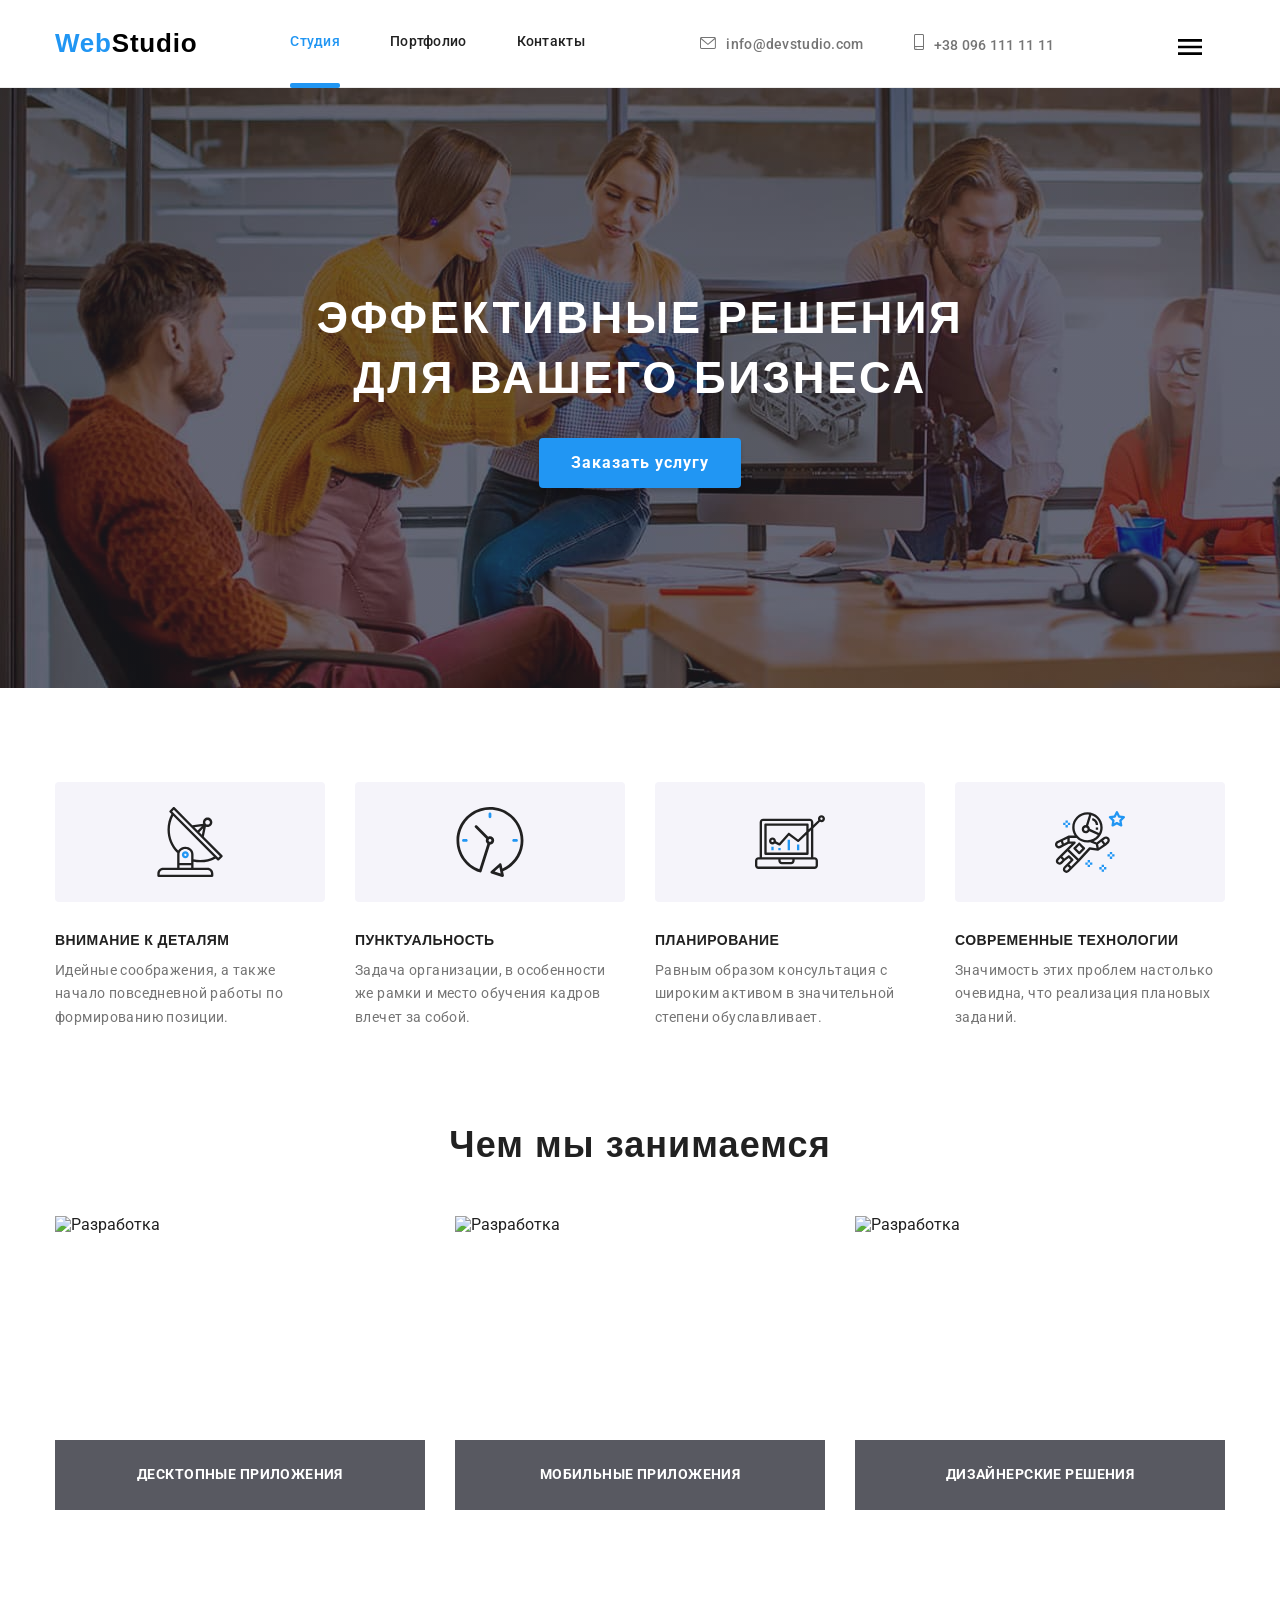
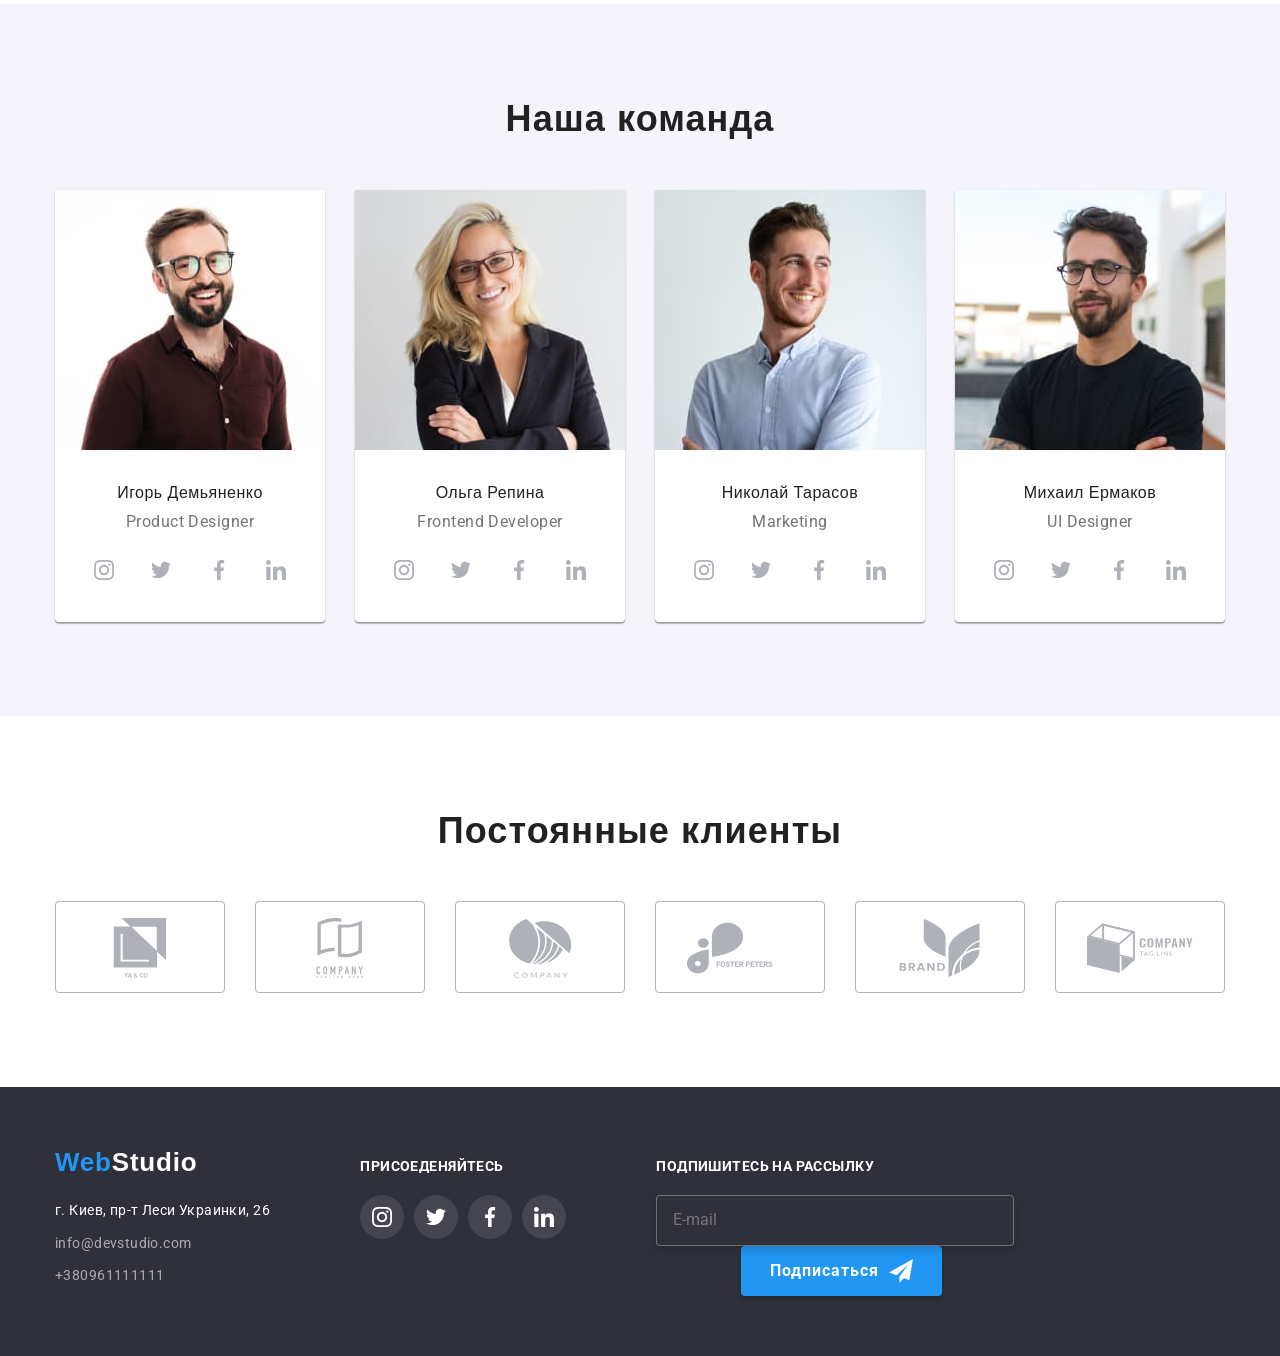
==== commit a9b11381: "добавляет мобаил меню" ====
--- a/index.html
+++ b/index.html
@@ -54,6 +54,61 @@
             >
           </li>
         </ul>
+        <button type="button" class="menu-toggle js-open-menu">
+          <svg width="40" height="40">
+            <use href="./images/icons.svg#mob-menu" class="icon-menu"></use>
+          </svg>
+        </button>
+      </div>
+      <!--Mobile menu-->
+      <div class="menu-container js-menu-container is-open">
+        <button type="button" class="menu-toggle js-close-menu">
+          <svg width="40" height="40">
+            <use href="./images/icons.svg#mob-close" class="icon-cross"></use>
+          </svg>
+        </button>
+        <div class="mobmenu-box">
+          <nav class="mobmenu-box__item">
+            <ul class="menu-nav list">
+              <li class="menu-nav__item">
+                <a href="./index.html" class="menu-nav__link menu-nav__link--active"> Студия </a>
+              </li>
+              <li class="menu-nav__item">
+                <a href="./portfolio.html" class="menu-nav__link"> Портфолио </a>
+              </li>
+              <li class="menu-nav__item"><a href="./" class="menu-nav__link"> Контакты </a></li>
+            </ul>
+          </nav>
+          <div class="mobmenu-box__item">
+            <ul class="menu-contact list">
+              <li class="menu-contact__item">
+                <a href="tel:+380961111111" class="menu-contact__link menu-contact__link--phone">
+                  +38 096 111 11 11
+                </a>
+              </li>
+              <li class="menu-contact__item">
+                <a href="mailto:info@devstudio.com" class="menu-contact__link menu-contact__email">
+                  info@devstudio.com
+                </a>
+              </li>
+            </ul>
+
+            <ul class="menu-social list">
+              <li class="menu-social__item">
+                <a href="https://www.instagram.com/" class="menu-social__link"> Instagram </a>
+              </li>
+              <li class="menu-social__item">
+                <a href="https://twitter.com/" class="menu-social__link"> Twitter </a>
+              </li>
+              <li class="menu-social__item">
+                <a href="https://www.facebook.com/" class="menu-social__link"> Facebook </a>
+              </li>
+              <li class="menu-social__item">
+                <a href="https://www.linkedin.com" class="menu-social__link"> LinkedIn </a>
+              </li>
+            </ul>
+          </div>
+        </div>
       </div>
     </header>
     <!-- Основа сайта -->
@@ -209,7 +264,21 @@
           <h2 class="tittle our-team__tittle">Наша команда</h2>
           <ul class="pers-cart">
             <li class="pers-cart__item">
-              <img class="photo" src="images/per1.jpg" alt="Игорь Демьяненко" width="270" />
+              <img
+                class="photo"
+                srcset="
+                  ./images/per1.jpg  270w,
+                  ./images/per1-.jpg 270w,
+                  ./images/per1.jpg  270w,
+                  ./images/per1.jpg  270w,
+                  ./images/per1.jpg  270w,
+                  ./images/per1.jpg  270w
+                "
+                sizes="(min-width: 480px) 600px, (min-width: 768px) 300px, 100vw"
+                src="images/per1.jpg"
+                alt="Игорь Демьяненко"
+                width="270"
+              />
               <div class="pers-label">
                 <h3 class="tittle pers-label__name">Игорь Демьяненко</h3>
                 <p class="text pers-label__prof">Product Designer</p>
@@ -480,5 +549,6 @@
       </div>
     </footer>
     <script src="./js/modal.js"></script>
+    <script src="js/mobile-menu.js"></script>
   </body>
 </html>
--- a/css/main.min.css
+++ b/css/main.min.css
@@ -1,2 +1,2 @@
-:root{--title-text-color: #212121;--main-text-color: #757575;--accent-color: #2196f3;--main-bg-color: #ffffff;--secondary-bg-color: #f5f4fa;--footer-bg-color: #2f303a;--main-logo-color: #2196f3;--pf-cart-border-color: #eeeeee;--address-link-footer: rgba(255, 255, 255, 0.6);--btn-bg-color: #f5f4fa;--btn-click-color: #188ce8;--baner-tittle-color: #ffffff;--white-color: #ffffff}.visually-hidden{position:absolute;white-space:nowrap;width:1px;height:1px;overflow:hidden;border:0;padding:0;clip:rect(0 0 0 0);-webkit-clip-path:inset(50%);clip-path:inset(50%);margin:-1px}.body{background-color:var(--main-bg-color);color:var(--title-text-color);font-family:"Roboto",sans-serif}.section{padding-top:60px;padding-bottom:60px}@media screen and (min-width: 1200px){.section{padding-top:94px;padding-bottom:94px}}.container{padding-left:15px;padding-right:15px;margin-left:auto;margin-right:auto}@media screen and (min-width: 480px){.container{width:480px}}@media screen and (min-width: 768px){.container{width:768px}}@media screen and (min-width: 1200px){.container{width:1200px}}.list{list-style:none}.tittle{font-family:"Raleway",sans-serif;font-weight:700;font-size:36px;line-height:1.16;letter-spacing:0.03em}.text{margin:0;font-size:14px;line-height:1.14;letter-spacing:0.03em;color:var(--main-text-color)}.backdrop{position:fixed;top:0;left:0;width:100%;height:100%;background-color:rgba(0,0,0,0.5);z-index:1;opacity:1;-webkit-transition:opacity 250ms cubic-bezier(0.4, 0, 0.2, 1),visibility 250ms cubic-bezier(0.4, 0, 0.2, 1),-webkit-transform 250ms cubic-bezier(0.4, 0, 0.2, 1);transition:opacity 250ms cubic-bezier(0.4, 0, 0.2, 1),visibility 250ms cubic-bezier(0.4, 0, 0.2, 1),-webkit-transform 250ms cubic-bezier(0.4, 0, 0.2, 1);transition:transform 250ms cubic-bezier(0.4, 0, 0.2, 1),opacity 250ms cubic-bezier(0.4, 0, 0.2, 1),visibility 250ms cubic-bezier(0.4, 0, 0.2, 1);transition:transform 250ms cubic-bezier(0.4, 0, 0.2, 1),opacity 250ms cubic-bezier(0.4, 0, 0.2, 1),visibility 250ms cubic-bezier(0.4, 0, 0.2, 1),-webkit-transform 250ms cubic-bezier(0.4, 0, 0.2, 1)}.backdrop.is-hidden{opacity:0;pointer-events:none;visibility:hidden}.backdrop.is-hidden .modal{-webkit-transform:translate(-50%, -50%) scale(0.5);transform:translate(-50%, -50%) scale(0.5)}.modal{position:absolute;top:50%;left:50%;-webkit-transform:translate(-50%, -50%) scale(1);transform:translate(-50%, -50%) scale(1);width:528px;padding:40px;background-color:var(--white-color);-webkit-transition:-webkit-transform 250ms cubic-bezier(0.4, 0, 0.2, 1);transition:-webkit-transform 250ms cubic-bezier(0.4, 0, 0.2, 1);transition:transform 250ms cubic-bezier(0.4, 0, 0.2, 1);transition:transform 250ms cubic-bezier(0.4, 0, 0.2, 1), -webkit-transform 250ms cubic-bezier(0.4, 0, 0.2, 1)}.btn-close{position:fixed;right:8px;top:8px;display:-webkit-box;display:-ms-flexbox;display:flex;-webkit-box-align:center;-ms-flex-align:center;align-items:center;-webkit-box-pack:center;-ms-flex-pack:center;justify-content:center;width:30px;height:30px;background:#ffffff;border:1px solid rgba(0,0,0,0.1);border-radius:50%}.icon-close{fill:currentColor;-webkit-transition:fill 250ms cubic-bezier(0.4, 0, 0.2, 1);transition:fill 250ms cubic-bezier(0.4, 0, 0.2, 1)}.btn-close:hover .icon-close{fill:var(--accent-color)}.modal_tittle{margin-top:0;margin-bottom:12px;font-weight:700;font-size:20px;line-height:23px;text-align:center;letter-spacing:0.03em;color:var(--title-text-color)}.order_form{display:-webkit-box;display:-ms-flexbox;display:flex;-webkit-box-orient:vertical;-webkit-box-direction:normal;-ms-flex-direction:column;flex-direction:column}.box_input{position:relative;display:-webkit-box;display:-ms-flexbox;display:flex;-webkit-box-orient:vertical;-webkit-box-direction:normal;-ms-flex-direction:column;flex-direction:column;-webkit-box-align:start;-ms-flex-align:start;align-items:flex-start;margin-bottom:10px;font-weight:400;font-size:12px;line-height:1.16;letter-spacing:0.01em;color:var(--main-text-color)}.form_input{width:100%;height:40px;margin-top:4px;padding-top:11px;padding-bottom:11px;padding-left:42px;border:1px solid;border-color:rgba(33,33,33,0.2);border-radius:4px;outline:0;-webkit-transform:border-color 250ms cubic-bezier(0.4, 0, 0.2, 1);transform:border-color 250ms cubic-bezier(0.4, 0, 0.2, 1)}.form_input:focus ~ .form-icon,.form_input:hover ~ .form-icon{fill:var(--accent-color)}.form_input:focus,.form_input:hover{border-color:var(--main-logo-color)}.form_comment{width:100%;margin-top:4px;padding-top:11px;padding-bottom:11px;padding-left:12px;border:1px solid;border-color:rgba(33,33,33,0.2);border-radius:4px;outline:0;resize:none;-webkit-transform:border-color 250ms cubic-bezier(0.4, 0, 0.2, 1);transform:border-color 250ms cubic-bezier(0.4, 0, 0.2, 1)}.form_comment:focus,.form_comment:hover{border-color:var(--main-logo-color)}.form-icon{position:absolute;top:50%;left:12px;display:inline-block;width:18px;height:18px;-webkit-transform:fill 250ms cubic-bezier(0.4, 0, 0.2, 1);transform:fill 250ms cubic-bezier(0.4, 0, 0.2, 1)}.order_check{display:-webkit-box;display:-ms-flexbox;display:flex;-webkit-box-align:center;-ms-flex-align:center;align-items:center;-webkit-box-pack:center;-ms-flex-pack:center;justify-content:center;margin-bottom:30px;font-weight:400;font-size:14px;line-height:1.71;letter-spacing:0.03em;color:var(--main-text-color)}.inp_checkbox{-webkit-appearance:none;-moz-appearance:none;appearance:none;position:absolute}.inp_checkbox:checked ~ .icon_checkbox{border-color:var(--accent-color);background-color:var(--accent-color);background-image:url(../images/icon_check.svg);background-size:contain;background-repeat:no-repeat;background-origin:border-box}.icon_checkbox{display:inline-block;width:15px;height:15px;margin-right:7px;border:2px solid var(--title-text-color);border-radius:4px}.order_check .link{margin-left:5px;color:var(--accent-color)}.order_btn{width:200px;height:50px;padding:10px 55px;margin-left:auto;margin-right:auto;-webkit-box-shadow:0px 4px 4px rgba(0,0,0,0.15);box-shadow:0px 4px 4px rgba(0,0,0,0.15);border-radius:4px;background-color:var(--btn-click-color);font-weight:700;font-size:16px;line-height:1.88;letter-spacing:0.06em;color:var(--white-color)}.logo{text-decoration:none;color:var(--main-logo-color);font-family:"Raleway",sans-serif;font-weight:bold;font-size:26px;line-height:1.2;letter-spacing:0.03em}@media screen and (min-width: 768px){.logo{margin-right:88px}}@media screen and (min-width: 1200px){.logo{margin-right:93px}}.logo_head{color:#000000}.logo_footer{color:var(--white-color)}.button{font-weight:700;font-size:16px;line-height:1.87;letter-spacing:0.06em;cursor:pointer;-webkit-box-shadow:0px 4px 4px rgba(0,0,0,0.15);box-shadow:0px 4px 4px rgba(0,0,0,0.15);border-radius:4px;border:none;color:var(--white-color)}.site-header{border-bottom:1px solid #ececec}.header-box{display:-webkit-box;display:-ms-flexbox;display:flex;-webkit-box-align:center;-ms-flex-align:center;align-items:center}@media screen and (max-width: 768px){.header-box{padding-top:16px;padding-bottom:16px}}@media screen and (min-width: 768px){.header-box{padding-top:0px;padding-bottom:0px}}@media screen and (min-width: 480px){.site-nav{display:none}}@media screen and (min-width: 768px){.site-nav{display:-webkit-box;display:-ms-flexbox;display:flex;-webkit-box-align:center;-ms-flex-align:center;align-items:center}}@media screen and (min-width: 1200px){.site-nav{display:-webkit-box;display:-ms-flexbox;display:flex;-webkit-box-align:center;-ms-flex-align:center;align-items:center}}.header-nav{list-style:none;padding-left:0}@media screen and (min-width: 768px){.header-nav{display:-webkit-box;display:-ms-flexbox;display:flex;margin:0}}@media screen and (min-width: 1200px){.header-nav{display:-webkit-box;display:-ms-flexbox;display:flex;margin:0}}@media screen and (min-width: 768px){.header-nav__item{display:block;padding-top:32px;padding-bottom:32px}}@media screen and (min-width: 1200px){.header-nav__item{display:block;padding-top:32px;padding-bottom:32px}}@media screen and (min-width: 768px){.header-nav__item--append{margin-left:50px}}@media screen and (min-width: 1200px){.header-nav__item--append{margin-left:50px}}.header-nav__link{text-decoration:none;font-weight:500;font-size:14px;line-height:1.15;letter-spacing:0.02em;color:var(--title-text-color);-webkit-transition:color 250ms cubic-bezier(0.4, 0, 0.2, 1);transition:color 250ms cubic-bezier(0.4, 0, 0.2, 1)}.header-nav__link--active{color:var(--accent-color)}.header-nav__link--active::after{position:relative;left:0;top:33px;content:'';display:block;width:100%;height:5px;background-color:var(--accent-color);border-radius:2px}.header-nav__link:hover,.header-nav__link:focus{color:var(--accent-color)}.contact-list{list-style:none;padding-left:0}@media screen and (min-width: 480px){.contact-list{display:none}}@media screen and (min-width: 1200px){.contact-list{display:-webkit-box;display:-ms-flexbox;display:flex;margin:0 0 0 auto}}@media screen and (min-width: 1200px){.contact-list__item{display:-webkit-inline-box;display:-ms-inline-flexbox;display:inline-flex;-webkit-box-align:center;-ms-flex-align:center;align-items:center;padding-top:32px;padding-bottom:32px}}@media screen and (min-width: 1200px){.contact-list__item--append{margin-left:50px}}.contact-list__link{text-decoration:none;font-weight:500;font-size:14px;line-height:1.15;letter-spacing:0.02em;color:var(--main-text-color);-webkit-transition:color 250ms cubic-bezier(0.4, 0, 0.2, 1);transition:color 250ms cubic-bezier(0.4, 0, 0.2, 1)}.contact-list__link:hover,.contact-list__link:focus{color:var(--accent-color)}.contact_list__icon{margin-right:10px;fill:currentColor;-webkit-transition:fill 250ms cubic-bezier(0.4, 0, 0.2, 1);transition:fill 250ms cubic-bezier(0.4, 0, 0.2, 1)}.contact_list__icon:hover,.contact_list__icon:focus{fill:currentColor}.banner{height:400px;background-color:var(--footer-bg-color);text-align:center;padding-top:118px;padding-bottom:118px;margin-left:auto;margin-right:auto;background-image:-webkit-gradient(linear, left top, left bottom, from(rgba(47,48,58,0.4)), to(rgba(47,48,58,0.4))),url(../images/banner.jpg);background-image:linear-gradient(rgba(47,48,58,0.4), rgba(47,48,58,0.4)),url(../images/banner.jpg);background-repeat:no-repeat}@media screen and (min-width: 480px){.banner{max-width:480px;padding-top:118px;padding-bottom:118px}}@media screen and (min-width: 768px){.banner{max-width:768px}}@media screen and (min-width: 1200px){.banner{max-width:1600px;height:600px;padding-top:200px;padding-bottom:200px}}.banner__tittle{font-weight:900;font-size:26px;line-height:1.62;letter-spacing:0.06em;text-transform:uppercase;color:var(--baner-tittle-color);margin-bottom:30px;margin-top:0}@media screen and (min-width: 1200px){.banner__tittle{font-size:44px;line-height:1.36}}.banner__btn{background-color:var(--accent-color);color:var(--baner-tittle-color);padding-top:10px;padding-right:32px;padding-bottom:10px;padding-left:32px}.banner__btn:active{background-color:var(--btn-click-color)}.peculiar{padding-bottom:0}.pec-post{list-style:none;margin:0;padding-left:0}@media screen and (min-width: 768px){.pec-post{display:-webkit-box;display:-ms-flexbox;display:flex;-ms-flex-wrap:wrap;flex-wrap:wrap}}@media screen and (min-width: 1200px){.pec-post{display:-webkit-box;display:-ms-flexbox;display:flex}}@media screen and (min-width: 768px){.pec-post__item{width:calc((768px - 2 * 30px) / 2)}}@media screen and (min-width: 1200px){.pec-post__item{width:calc((1200px - 4 * 30px) / 4)}}.pec-post__item--append{margin-top:30px}@media screen and (min-width: 768px){.pec-post__item--append{margin-top:0}.pec-post__item--append:nth-child(2n){margin-left:30px}.pec-post__item--append:nth-child(3){margin-top:30px}.pec-post__item--append:nth-child(4){margin-top:30px}}@media screen and (min-width: 1200px){.pec-post__item--append{margin-left:30px}.pec-post__item--append:nth-child(3){margin-top:0}.pec-post__item--append:nth-child(4){margin-top:0}}.pec-box{display:-webkit-box;display:-ms-flexbox;display:flex;-webkit-box-align:center;-ms-flex-align:center;align-items:center;-webkit-box-pack:center;-ms-flex-pack:center;justify-content:center;height:120px;margin-bottom:30px;background-color:var(--secondary-bg-color);border-radius:4px}@media screen and (min-width: 480px){.pec-box{width:100%}}@media screen and (min-width: 768px){.pec-box{width:100%}}@media screen and (min-width: 1200px){.pec-box{width:270px}}.pec-box__icon{width:70px;height:70px}.pec-post__tittle{font-size:14px;letter-spacing:0.03em;text-transform:uppercase;margin-top:0px;margin-bottom:10px}@media screen and (max-width: 767px){.pec-post__tittle{text-align:center}}.pec-post__text{line-height:1.7;margin:0}.work__tittle{text-align:center;margin-top:0;margin-bottom:50px}@media screen and (min-width: 480px){.work__tittle{display:none}}@media screen and (min-width: 768px){.work__tittle{display:none}}@media screen and (min-width: 1200px){.work__tittle{display:block}}.work{list-style:none;margin:0;padding-left:0}@media screen and (min-width: 480px){.work{display:none}}@media screen and (min-width: 768px){.work{display:none}}@media screen and (min-width: 1200px){.work{display:-webkit-box;display:-ms-flexbox;display:flex}}.work__item--append{margin-left:30px}.work-box{position:relative;width:370px;height:294px}.box-label{position:absolute;left:0;bottom:0;display:-webkit-box;display:-ms-flexbox;display:flex;-webkit-box-align:center;-ms-flex-align:center;align-items:center;-webkit-box-pack:center;-ms-flex-pack:center;justify-content:center;width:100%;height:70px;background:rgba(47,48,58,0.8)}.box-label__text{font-weight:700;text-transform:uppercase;color:var(--white-color)}.our-team{background-color:var(--secondary-bg-color)}.our-team__tittle{margin-top:0;margin-bottom:50px}@media screen and (min-width: 768px){.our-team__tittle{text-align:center}}@media screen and (min-width: 1200px){.our-team__tittle{text-align:center}}.pers-cart{text-align:center;list-style:none;margin:0;padding-left:0}@media screen and (min-width: 768px){.pers-cart{display:-webkit-box;display:-ms-flexbox;display:flex;-ms-flex-wrap:wrap;flex-wrap:wrap}}@media screen and (min-width: 1200px){.pers-cart{display:-webkit-box;display:-ms-flexbox;display:flex}}.pers-cart__item{background:#ffffff;-webkit-box-shadow:0px 1px 3px rgba(0,0,0,0.12),0px 1px 1px rgba(0,0,0,0.14),0px 2px 1px rgba(0,0,0,0.2);box-shadow:0px 1px 3px rgba(0,0,0,0.12),0px 1px 1px rgba(0,0,0,0.14),0px 2px 1px rgba(0,0,0,0.2);border-radius:0px 0px 4px 4px}@media screen and (min-width: 768px){.pers-cart__item{width:calc((768px - 2 * 30px) / 2)}}@media screen and (min-width: 1200px){.pers-cart__item{width:calc((1200px - 4 * 30px) / 4)}}.pers-cart__item--append{margin-top:30px}@media screen and (min-width: 768px){.pers-cart__item--append{margin-top:0}.pers-cart__item--append:nth-child(2n){margin-left:30px}.pers-cart__item--append:nth-child(3){margin-top:30px}.pers-cart__item--append:nth-child(4){margin-top:30px}}@media screen and (min-width: 1200px){.pers-cart__item--append{margin-left:30px}.pers-cart__item--append:nth-child(3){margin-top:0}.pers-cart__item--append:nth-child(4){margin-top:0}}.pers-label{padding-top:30px;padding-bottom:30px;padding-right:24px;padding-left:24px}.pers-label__name{font-weight:500;font-size:16px;line-height:1.18;margin-top:0;margin-bottom:10px}.pers-label__prof{font-size:16px;line-height:1.18;margin-top:0;margin-bottom:16px;color:var(--main-text-color)}.pers-social{display:-webkit-box;display:-ms-flexbox;display:flex;-webkit-box-align:center;-ms-flex-align:center;align-items:center;-webkit-box-pack:center;-ms-flex-pack:center;justify-content:center;margin:0;padding-left:0;list-style:none}@media screen and (min-width: 1200px){.pers-social{-webkit-box-pack:space-evenly;-ms-flex-pack:space-evenly;justify-content:space-evenly}}.pers-social__link{display:-webkit-box;display:-ms-flexbox;display:flex;-webkit-box-align:center;-ms-flex-align:center;align-items:center;-webkit-box-pack:center;-ms-flex-pack:center;justify-content:center;width:44px;height:44px;border-radius:50%;color:#afb1b8;-webkit-transition:background-color 250ms cubic-bezier(0.4, 0, 0.2, 1);transition:background-color 250ms cubic-bezier(0.4, 0, 0.2, 1)}.pers-social__link:hover,.pers-social__link:focus{background-color:var(--accent-color)}.pers-social__link:hover .pers-social__icon,.pers-social__link:focus .pers-social__icon{fill:#ffffff}.pers-social__link--append{margin-left:10px}.pers-social__icon{fill:currentColor;-webkit-transition:fill 250ms cubic-bezier(0.4, 0, 0.2, 1);transition:fill 250ms cubic-bezier(0.4, 0, 0.2, 1)}.our-client__tittle{text-align:center;margin-top:0;margin-bottom:50px}.client-post{padding-left:0}@media screen and (min-width: 480px){.client-post{display:-webkit-box;display:-ms-flexbox;display:flex;-ms-flex-wrap:wrap;flex-wrap:wrap}}@media screen and (min-width: 768px){.client-post{display:-webkit-box;display:-ms-flexbox;display:flex;-ms-flex-wrap:wrap;flex-wrap:wrap}}@media screen and (min-width: 1200px){.client-post{display:-webkit-box;display:-ms-flexbox;display:flex;margin:0}}.client-post__item{display:-webkit-box;display:-ms-flexbox;display:flex;-ms-flex-pack:distribute;justify-content:space-around;width:170px;height:92px;border:1px solid;border-color:#afb1b8;border-radius:4px;-webkit-transition:border-color 250ms cubic-bezier(0.4, 0, 0.2, 1);transition:border-color 250ms cubic-bezier(0.4, 0, 0.2, 1)}.client-post__item:hover,.client-post__item:focus{border-color:var(--accent-color)}@media screen and (min-width: 480px){.client-post__item{width:calc((480px - 2 * 30px) / 2)}}@media screen and (min-width: 768px){.client-post__item{width:calc((768px - 3 * 30px) / 3)}}@media screen and (min-width: 1200px){.client-post__item{width:calc((1200px - 6 * 30px) / 6)}}@media screen and (min-width: 480px){.client-post__item--append:nth-child(2n){margin-left:30px}.client-post__item--append:nth-child(n+3){margin-top:30px}}@media screen and (min-width: 768px){.client-post__item--append{margin-top:0}.client-post__item--append:nth-child(n+2){margin-left:30px}.client-post__item--append:nth-child(4){margin-left:0}.client-post__item--append:nth-child(3){margin-top:0}.client-post__item--append:nth-child(n+4){margin-top:30px}}@media screen and (min-width: 1200px){.client-post__item--append{margin-left:30px;margin-top:0}.client-post__item--append:nth-child(n+4){margin-top:0px}.client-post__item--append:nth-child(4){margin-left:30px}}.client-post__link{display:-webkit-box;display:-ms-flexbox;display:flex;-webkit-box-align:center;-ms-flex-align:center;align-items:center;-webkit-box-pack:center;-ms-flex-pack:center;justify-content:center;width:170px;height:92px;color:#afb1b8;-webkit-transition:color 250ms cubic-bezier(0.4, 0, 0.2, 1);transition:color 250ms cubic-bezier(0.4, 0, 0.2, 1)}.client-post__link:hover,.client-post__link:focus{color:var(--accent-color)}.client-post__icon{fill:currentColor}.footer{background-color:var(--footer-bg-color);padding-top:60px;padding-bottom:60px}@media screen and (min-width: 480px){.footer-box{display:-webkit-box;display:-ms-flexbox;display:flex;-webkit-box-orient:vertical;-webkit-box-direction:normal;-ms-flex-direction:column;flex-direction:column;-webkit-box-align:center;-ms-flex-align:center;align-items:center}}@media screen and (min-width: 1200px){.footer-box{display:-webkit-box;display:-ms-flexbox;display:flex;-webkit-box-orient:horizontal;-webkit-box-direction:normal;-ms-flex-direction:row;flex-direction:row;-webkit-box-align:baseline;-ms-flex-align:baseline;align-items:baseline}}@media screen and (min-width: 480px){.address-post__item{text-align:center}}@media screen and (min-width: 1200px){.address-post__item{display:-webkit-box;display:-ms-flexbox;display:flex;-webkit-box-align:baseline;-ms-flex-align:baseline;align-items:baseline}}@media screen and (min-width: 1200px){.footer-address{margin-top:20px}}.address-post{padding-left:0}.footer-address__text{font-style:normal;line-height:1.71;color:var(--white-color);margin-top:0;margin-bottom:9px}.address-post__link{font-style:normal;text-decoration:none;font-size:14px;line-height:1.71;letter-spacing:0.03em;color:var(--address-link-footer);margin-top:0}@media screen and (min-width: 1200px){.address-post__item--prepend{margin-top:0;margin-bottom:9px}}@media screen and (min-width: 1200px){.footer-box__item--prepend{margin-right:70px}}.footer-box__tittle{font-weight:700;text-transform:uppercase;color:var(--white-color);margin-top:0;margin-bottom:20px}.footer-soclist{display:-webkit-box;display:-ms-flexbox;display:flex;text-align:center;padding-left:0;margin:0}.footer-soclist__item{display:block;width:44px;height:44px;border-radius:50%;padding:12px;background-color:rgba(255,255,255,0.1);-webkit-transition:background-color 250ms cubic-bezier(0.4, 0, 0.2, 1);transition:background-color 250ms cubic-bezier(0.4, 0, 0.2, 1)}.footer-soclist__item:hover,.footer-soclist__item:focus{background-color:var(--accent-color)}.footer-soclist__link{color:var(--white-color)}.footer-soclist__icon{fill:currentColor}@media screen and (min-width: 1200px){.footer-soclist__item--prepend{margin-right:10px}}@media screen and (min-width: 1200px){.footer-box__item--append{margin-left:90px}}@media screen and (min-width: 1200px){.footer-box__form{display:-webkit-inline-box;display:-ms-inline-flexbox;display:inline-flex;-webkit-box-align:center;-ms-flex-align:center;align-items:center;-webkit-box-pack:center;-ms-flex-pack:center;justify-content:center}}.footer-box__input{width:358px;padding:15px 16px;border:1px solid rgba(255,255,255,0.3);-webkit-filter:drop-shadow(0px 4px 4px rgba(0,0,0,0.15));filter:drop-shadow(0px 4px 4px rgba(0,0,0,0.15));border-radius:4px;background-color:var(--footer-bg-color);color:var(--main-text-color)}.footer-box__btn{display:-webkit-box;display:-ms-flexbox;display:flex;-webkit-box-align:center;-ms-flex-align:center;align-items:center;-webkit-box-pack:center;-ms-flex-pack:center;justify-content:center;padding:10px 29px;background:var(--accent-color)}@media screen and (min-width: 1200px){.footer-box__btn{margin-left:12px}}.btn__icon--append{width:24px;height:24px}@media screen and (min-width: 1200px){.btn__icon--append{margin-left:10px}}.pf-filter{display:-webkit-box;display:-ms-flexbox;display:flex;-webkit-box-pack:center;-ms-flex-pack:center;justify-content:center;margin-top:0;margin-bottom:50px;padding-left:0}.pf-filter__item--append{margin-left:8px}.pf-filter__btn{background-color:var(--btn-bg-color);border-radius:4px;font-weight:500;font-size:16px;line-height:1.62;text-align:center;letter-spacing:0.03em;color:var(--title-text-color);padding-top:6px;padding-right:22px;padding-bottom:6px;padding-left:22px;-webkit-transition:background-color 250ms cubic-bezier(0.4, 0, 0.2, 1),color 250ms cubic-bezier(0.4, 0, 0.2, 1),-webkit-box-shadow 250ms cubic-bezier(0.4, 0, 0.2, 1);transition:background-color 250ms cubic-bezier(0.4, 0, 0.2, 1),color 250ms cubic-bezier(0.4, 0, 0.2, 1),-webkit-box-shadow 250ms cubic-bezier(0.4, 0, 0.2, 1);transition:background-color 250ms cubic-bezier(0.4, 0, 0.2, 1),color 250ms cubic-bezier(0.4, 0, 0.2, 1),box-shadow 250ms cubic-bezier(0.4, 0, 0.2, 1);transition:background-color 250ms cubic-bezier(0.4, 0, 0.2, 1),color 250ms cubic-bezier(0.4, 0, 0.2, 1),box-shadow 250ms cubic-bezier(0.4, 0, 0.2, 1),-webkit-box-shadow 250ms cubic-bezier(0.4, 0, 0.2, 1)}.pf-filter__btn:hover,.pf-filter__btn:focus{background-color:var(--accent-color);color:var(--white-color);-webkit-box-shadow:0px 3px 1px rgba(0,0,0,0.1),0px 1px 2px rgba(0,0,0,0.08),0px 2px 2px rgba(0,0,0,0.12);box-shadow:0px 3px 1px rgba(0,0,0,0.1),0px 1px 2px rgba(0,0,0,0.08),0px 2px 2px rgba(0,0,0,0.12)}.product-cart__wraper{display:-webkit-box;display:-ms-flexbox;display:flex;-ms-flex-wrap:wrap;flex-wrap:wrap;list-style:none;margin:-15px;padding:0}.product-cart{width:370px;margin:15px}.product-cart:hover .product-cart__overlay{-webkit-transform:translateY(0);transform:translateY(0)}.cart-header{position:relative;overflow:hidden}.product-cart__overlay{position:absolute;top:0;left:0;display:-webkit-box;display:-ms-flexbox;display:flex;-webkit-box-align:center;-ms-flex-align:center;align-items:center;-webkit-box-pack:center;-ms-flex-pack:center;justify-content:center;width:100%;height:100%;background:rgba(33,150,243,0.9);padding-left:24px;padding-right:24px;-webkit-transform:translateY(100%);transform:translateY(100%);-webkit-transition:-webkit-transform 250ms cubic-bezier(0.4, 0, 0.2, 1);transition:-webkit-transform 250ms cubic-bezier(0.4, 0, 0.2, 1);transition:transform 250ms cubic-bezier(0.4, 0, 0.2, 1);transition:transform 250ms cubic-bezier(0.4, 0, 0.2, 1), -webkit-transform 250ms cubic-bezier(0.4, 0, 0.2, 1)}.cart-header__text{margin:0;font-weight:400;font-size:18px;line-height:1.56;letter-spacing:0.03em;color:var(--white-color)}.cart-footer{border-left:1px solid #eeeeee;border-right:1px solid #eeeeee;border-bottom:1px solid #eeeeee;padding-top:20px;padding-right:24px;padding-bottom:20px;padding-left:24px}.product-cart__link{display:block;text-decoration:none;-webkit-transition:-webkit-box-shadow 250ms cubic-bezier(0.4, 0, 0.2, 1);transition:-webkit-box-shadow 250ms cubic-bezier(0.4, 0, 0.2, 1);transition:box-shadow 250ms cubic-bezier(0.4, 0, 0.2, 1);transition:box-shadow 250ms cubic-bezier(0.4, 0, 0.2, 1), -webkit-box-shadow 250ms cubic-bezier(0.4, 0, 0.2, 1)}.product-cart__link:hover,.product-cart__link:focus{-webkit-box-shadow:0px 1px 1px rgba(0,0,0,0.12),0px 4px 4px rgba(0,0,0,0.06),1px 4px 6px rgba(0,0,0,0.16);box-shadow:0px 1px 1px rgba(0,0,0,0.12),0px 4px 4px rgba(0,0,0,0.06),1px 4px 6px rgba(0,0,0,0.16)}.cart-footer__name{font-weight:700;font-size:18px;line-height:2;letter-spacing:0.06em;color:var(--title-text-color);margin-top:0;margin-bottom:4px}.cart-footer__products{font-size:16px;line-height:1.87;letter-spacing:0.03em;color:var(--main-text-color);margin-top:0;margin-bottom:0}
+:root{--title-text-color: #212121;--main-text-color: #757575;--accent-color: #2196f3;--main-bg-color: #ffffff;--secondary-bg-color: #f5f4fa;--footer-bg-color: #2f303a;--main-logo-color: #2196f3;--pf-cart-border-color: #eeeeee;--address-link-footer: rgba(255, 255, 255, 0.6);--btn-bg-color: #f5f4fa;--btn-click-color: #188ce8;--baner-tittle-color: #ffffff;--white-color: #ffffff}.visually-hidden{position:absolute;white-space:nowrap;width:1px;height:1px;overflow:hidden;border:0;padding:0;clip:rect(0 0 0 0);-webkit-clip-path:inset(50%);clip-path:inset(50%);margin:-1px}.body{background-color:var(--main-bg-color);color:var(--title-text-color);font-family:"Roboto",sans-serif}.section{padding-top:60px;padding-bottom:60px}@media screen and (min-width: 1200px){.section{padding-top:94px;padding-bottom:94px}}.container{padding-left:15px;padding-right:15px;margin-left:auto;margin-right:auto}@media screen and (min-width: 480px){.container{width:480px}}@media screen and (min-width: 768px){.container{width:768px}}@media screen and (min-width: 1200px){.container{width:1200px}}.list{list-style:none;padding:0;margin:0}.tittle{font-family:"Raleway",sans-serif;font-weight:700;font-size:36px;line-height:1.16;letter-spacing:0.03em}.text{margin:0;font-size:14px;line-height:1.14;letter-spacing:0.03em;color:var(--main-text-color)}.backdrop{position:fixed;top:0;left:0;width:100%;height:100%;background-color:rgba(0,0,0,0.5);z-index:1;opacity:1;-webkit-transition:opacity 250ms cubic-bezier(0.4, 0, 0.2, 1),visibility 250ms cubic-bezier(0.4, 0, 0.2, 1),-webkit-transform 250ms cubic-bezier(0.4, 0, 0.2, 1);transition:opacity 250ms cubic-bezier(0.4, 0, 0.2, 1),visibility 250ms cubic-bezier(0.4, 0, 0.2, 1),-webkit-transform 250ms cubic-bezier(0.4, 0, 0.2, 1);transition:transform 250ms cubic-bezier(0.4, 0, 0.2, 1),opacity 250ms cubic-bezier(0.4, 0, 0.2, 1),visibility 250ms cubic-bezier(0.4, 0, 0.2, 1);transition:transform 250ms cubic-bezier(0.4, 0, 0.2, 1),opacity 250ms cubic-bezier(0.4, 0, 0.2, 1),visibility 250ms cubic-bezier(0.4, 0, 0.2, 1),-webkit-transform 250ms cubic-bezier(0.4, 0, 0.2, 1)}.backdrop.is-hidden{opacity:0;pointer-events:none;visibility:hidden}.backdrop.is-hidden .modal{-webkit-transform:translate(-50%, -50%) scale(0.5);transform:translate(-50%, -50%) scale(0.5)}.modal{position:absolute;top:50%;left:50%;-webkit-transform:translate(-50%, -50%) scale(1);transform:translate(-50%, -50%) scale(1);width:528px;padding:40px;background-color:var(--white-color);-webkit-transition:-webkit-transform 250ms cubic-bezier(0.4, 0, 0.2, 1);transition:-webkit-transform 250ms cubic-bezier(0.4, 0, 0.2, 1);transition:transform 250ms cubic-bezier(0.4, 0, 0.2, 1);transition:transform 250ms cubic-bezier(0.4, 0, 0.2, 1), -webkit-transform 250ms cubic-bezier(0.4, 0, 0.2, 1)}.btn-close{position:fixed;right:8px;top:8px;display:-webkit-box;display:-ms-flexbox;display:flex;-webkit-box-align:center;-ms-flex-align:center;align-items:center;-webkit-box-pack:center;-ms-flex-pack:center;justify-content:center;width:30px;height:30px;background:#ffffff;border:1px solid rgba(0,0,0,0.1);border-radius:50%}.icon-close{fill:currentColor;-webkit-transition:fill 250ms cubic-bezier(0.4, 0, 0.2, 1);transition:fill 250ms cubic-bezier(0.4, 0, 0.2, 1)}.btn-close:hover .icon-close{fill:var(--accent-color)}.modal_tittle{margin-top:0;margin-bottom:12px;font-weight:700;font-size:20px;line-height:23px;text-align:center;letter-spacing:0.03em;color:var(--title-text-color)}.order_form{display:-webkit-box;display:-ms-flexbox;display:flex;-webkit-box-orient:vertical;-webkit-box-direction:normal;-ms-flex-direction:column;flex-direction:column}.box_input{position:relative;display:-webkit-box;display:-ms-flexbox;display:flex;-webkit-box-orient:vertical;-webkit-box-direction:normal;-ms-flex-direction:column;flex-direction:column;-webkit-box-align:start;-ms-flex-align:start;align-items:flex-start;margin-bottom:10px;font-weight:400;font-size:12px;line-height:1.16;letter-spacing:0.01em;color:var(--main-text-color)}.form_input{width:100%;height:40px;margin-top:4px;padding-top:11px;padding-bottom:11px;padding-left:42px;border:1px solid;border-color:rgba(33,33,33,0.2);border-radius:4px;outline:0;-webkit-transform:border-color 250ms cubic-bezier(0.4, 0, 0.2, 1);transform:border-color 250ms cubic-bezier(0.4, 0, 0.2, 1)}.form_input:focus ~ .form-icon,.form_input:hover ~ .form-icon{fill:var(--accent-color)}.form_input:focus,.form_input:hover{border-color:var(--main-logo-color)}.form_comment{width:100%;margin-top:4px;padding-top:11px;padding-bottom:11px;padding-left:12px;border:1px solid;border-color:rgba(33,33,33,0.2);border-radius:4px;outline:0;resize:none;-webkit-transform:border-color 250ms cubic-bezier(0.4, 0, 0.2, 1);transform:border-color 250ms cubic-bezier(0.4, 0, 0.2, 1)}.form_comment:focus,.form_comment:hover{border-color:var(--main-logo-color)}.form-icon{position:absolute;top:50%;left:12px;display:inline-block;width:18px;height:18px;-webkit-transform:fill 250ms cubic-bezier(0.4, 0, 0.2, 1);transform:fill 250ms cubic-bezier(0.4, 0, 0.2, 1)}.order_check{display:-webkit-box;display:-ms-flexbox;display:flex;-webkit-box-align:center;-ms-flex-align:center;align-items:center;-webkit-box-pack:center;-ms-flex-pack:center;justify-content:center;margin-bottom:30px;font-weight:400;font-size:14px;line-height:1.71;letter-spacing:0.03em;color:var(--main-text-color)}.inp_checkbox{-webkit-appearance:none;-moz-appearance:none;appearance:none;position:absolute}.inp_checkbox:checked ~ .icon_checkbox{border-color:var(--accent-color);background-color:var(--accent-color);background-image:url(../images/icon_check.svg);background-size:contain;background-repeat:no-repeat;background-origin:border-box}.icon_checkbox{display:inline-block;width:15px;height:15px;margin-right:7px;border:2px solid var(--title-text-color);border-radius:4px}.order_check .link{margin-left:5px;color:var(--accent-color)}.order_btn{width:200px;height:50px;padding:10px 55px;margin-left:auto;margin-right:auto;-webkit-box-shadow:0px 4px 4px rgba(0,0,0,0.15);box-shadow:0px 4px 4px rgba(0,0,0,0.15);border-radius:4px;background-color:var(--btn-click-color);font-weight:700;font-size:16px;line-height:1.88;letter-spacing:0.06em;color:var(--white-color)}.logo{text-decoration:none;color:var(--main-logo-color);font-family:"Raleway",sans-serif;font-weight:bold;font-size:26px;line-height:1.2;letter-spacing:0.03em}@media screen and (min-width: 768px){.logo{margin-right:88px}}@media screen and (min-width: 1200px){.logo{margin-right:93px}}.logo_head{color:#000000}.logo_footer{color:var(--white-color)}.button{font-weight:700;font-size:16px;line-height:1.87;letter-spacing:0.06em;cursor:pointer;-webkit-box-shadow:0px 4px 4px rgba(0,0,0,0.15);box-shadow:0px 4px 4px rgba(0,0,0,0.15);border-radius:4px;border:none;color:var(--white-color)}.site-header{border-bottom:1px solid #ececec}.header-box{display:-webkit-box;display:-ms-flexbox;display:flex;-webkit-box-align:center;-ms-flex-align:center;align-items:center}@media screen and (max-width: 768px){.header-box{padding-top:16px;padding-bottom:16px}}@media screen and (min-width: 768px){.header-box{padding-top:0px;padding-bottom:0px}}@media screen and (min-width: 480px){.site-nav{display:none}}@media screen and (min-width: 768px){.site-nav{display:-webkit-box;display:-ms-flexbox;display:flex;-webkit-box-align:center;-ms-flex-align:center;align-items:center}}@media screen and (min-width: 1200px){.site-nav{display:-webkit-box;display:-ms-flexbox;display:flex;-webkit-box-align:center;-ms-flex-align:center;align-items:center}}.header-nav{list-style:none;padding-left:0}@media screen and (min-width: 768px){.header-nav{display:-webkit-box;display:-ms-flexbox;display:flex;margin:0}}@media screen and (min-width: 1200px){.header-nav{display:-webkit-box;display:-ms-flexbox;display:flex;margin:0}}@media screen and (min-width: 768px){.header-nav__item{display:block;padding-top:32px;padding-bottom:32px}}@media screen and (min-width: 1200px){.header-nav__item{display:block;padding-top:32px;padding-bottom:32px}}@media screen and (min-width: 768px){.header-nav__item--append{margin-left:50px}}@media screen and (min-width: 1200px){.header-nav__item--append{margin-left:50px}}.header-nav__link{text-decoration:none;font-weight:500;font-size:14px;line-height:1.15;letter-spacing:0.02em;color:var(--title-text-color);-webkit-transition:color 250ms cubic-bezier(0.4, 0, 0.2, 1);transition:color 250ms cubic-bezier(0.4, 0, 0.2, 1)}.header-nav__link--active{color:var(--accent-color)}.header-nav__link--active::after{position:relative;left:0;top:33px;content:'';display:block;width:100%;height:5px;background-color:var(--accent-color);border-radius:2px}.header-nav__link:hover,.header-nav__link:focus{color:var(--accent-color)}.contact-list{list-style:none;padding-left:0}@media screen and (min-width: 480px){.contact-list{display:none}}@media screen and (min-width: 1200px){.contact-list{display:-webkit-box;display:-ms-flexbox;display:flex;margin:0 0 0 auto}}@media screen and (min-width: 1200px){.contact-list__item{display:-webkit-inline-box;display:-ms-inline-flexbox;display:inline-flex;-webkit-box-align:center;-ms-flex-align:center;align-items:center;padding-top:32px;padding-bottom:32px}}@media screen and (min-width: 1200px){.contact-list__item--append{margin-left:50px}}.contact-list__link{text-decoration:none;font-weight:500;font-size:14px;line-height:1.15;letter-spacing:0.02em;color:var(--main-text-color);-webkit-transition:color 250ms cubic-bezier(0.4, 0, 0.2, 1);transition:color 250ms cubic-bezier(0.4, 0, 0.2, 1)}.contact-list__link:hover,.contact-list__link:focus{color:var(--accent-color)}.contact_list__icon{margin-right:10px;fill:currentColor;-webkit-transition:fill 250ms cubic-bezier(0.4, 0, 0.2, 1);transition:fill 250ms cubic-bezier(0.4, 0, 0.2, 1)}.contact_list__icon:hover,.contact_list__icon:focus{fill:currentColor}.menu-toggle{min-height:40px;min-width:40px;display:-webkit-box;display:-ms-flexbox;display:flex;-webkit-box-align:center;-ms-flex-align:center;align-items:center;-webkit-box-pack:center;-ms-flex-pack:center;justify-content:center;margin:0;padding:0;background-color:transparent;cursor:pointer;border:none;border-radius:50%;outline:none}@media (min-width: 768px){.menu-toggle{display:none}}.js-open-menu{display:block;color:#212121;background-color:transparent;margin-left:auto;margin-top:10px;margin-right:15px;border:none}.banner{height:400px;background-color:var(--footer-bg-color);text-align:center;padding-top:118px;padding-bottom:118px;margin-left:auto;margin-right:auto;background-image:-webkit-gradient(linear, left top, left bottom, from(rgba(47,48,58,0.4)), to(rgba(47,48,58,0.4))),url(../images/banner.jpg);background-image:linear-gradient(rgba(47,48,58,0.4), rgba(47,48,58,0.4)),url(../images/banner.jpg);background-repeat:no-repeat}@media screen and (min-width: 480px){.banner{max-width:480px;padding-top:118px;padding-bottom:118px}}@media screen and (min-width: 768px){.banner{max-width:768px}}@media screen and (min-width: 1200px){.banner{max-width:1600px;height:600px;padding-top:200px;padding-bottom:200px}}.banner__tittle{font-weight:900;font-size:26px;line-height:1.62;letter-spacing:0.06em;text-transform:uppercase;color:var(--baner-tittle-color);margin-bottom:30px;margin-top:0}@media screen and (min-width: 1200px){.banner__tittle{font-size:44px;line-height:1.36}}.banner__btn{background-color:var(--accent-color);color:var(--baner-tittle-color);padding-top:10px;padding-right:32px;padding-bottom:10px;padding-left:32px}.banner__btn:active{background-color:var(--btn-click-color)}.peculiar{padding-bottom:0}.pec-post{list-style:none;margin:0;padding-left:0}@media screen and (min-width: 768px){.pec-post{display:-webkit-box;display:-ms-flexbox;display:flex;-ms-flex-wrap:wrap;flex-wrap:wrap}}@media screen and (min-width: 1200px){.pec-post{display:-webkit-box;display:-ms-flexbox;display:flex}}@media screen and (min-width: 768px){.pec-post__item{width:calc((768px - 2 * 30px) / 2)}}@media screen and (min-width: 1200px){.pec-post__item{width:calc((1200px - 4 * 30px) / 4)}}.pec-post__item--append{margin-top:30px}@media screen and (min-width: 768px){.pec-post__item--append{margin-top:0}.pec-post__item--append:nth-child(2n){margin-left:30px}.pec-post__item--append:nth-child(3){margin-top:30px}.pec-post__item--append:nth-child(4){margin-top:30px}}@media screen and (min-width: 1200px){.pec-post__item--append{margin-left:30px}.pec-post__item--append:nth-child(3){margin-top:0}.pec-post__item--append:nth-child(4){margin-top:0}}.pec-box{display:-webkit-box;display:-ms-flexbox;display:flex;-webkit-box-align:center;-ms-flex-align:center;align-items:center;-webkit-box-pack:center;-ms-flex-pack:center;justify-content:center;height:120px;margin-bottom:30px;background-color:var(--secondary-bg-color);border-radius:4px}@media screen and (min-width: 480px){.pec-box{width:100%}}@media screen and (min-width: 768px){.pec-box{width:100%}}@media screen and (min-width: 1200px){.pec-box{width:270px}}.pec-box__icon{width:70px;height:70px}.pec-post__tittle{font-size:14px;letter-spacing:0.03em;text-transform:uppercase;margin-top:0px;margin-bottom:10px}@media screen and (max-width: 767px){.pec-post__tittle{text-align:center}}.pec-post__text{line-height:1.7;margin:0}.work__tittle{text-align:center;margin-top:0;margin-bottom:50px}@media screen and (min-width: 480px){.work__tittle{display:none}}@media screen and (min-width: 768px){.work__tittle{display:none}}@media screen and (min-width: 1200px){.work__tittle{display:block}}.work{list-style:none;margin:0;padding-left:0}@media screen and (min-width: 480px){.work{display:none}}@media screen and (min-width: 768px){.work{display:none}}@media screen and (min-width: 1200px){.work{display:-webkit-box;display:-ms-flexbox;display:flex}}.work__item--append{margin-left:30px}.work-box{position:relative;width:370px;height:294px}.box-label{position:absolute;left:0;bottom:0;display:-webkit-box;display:-ms-flexbox;display:flex;-webkit-box-align:center;-ms-flex-align:center;align-items:center;-webkit-box-pack:center;-ms-flex-pack:center;justify-content:center;width:100%;height:70px;background:rgba(47,48,58,0.8)}.box-label__text{font-weight:700;text-transform:uppercase;color:var(--white-color)}.our-team{background-color:var(--secondary-bg-color)}.our-team__tittle{margin-top:0;margin-bottom:50px}@media screen and (min-width: 768px){.our-team__tittle{text-align:center}}@media screen and (min-width: 1200px){.our-team__tittle{text-align:center}}.pers-cart{text-align:center;list-style:none;margin:0;padding-left:0}@media screen and (min-width: 768px){.pers-cart{display:-webkit-box;display:-ms-flexbox;display:flex;-ms-flex-wrap:wrap;flex-wrap:wrap}}@media screen and (min-width: 1200px){.pers-cart{display:-webkit-box;display:-ms-flexbox;display:flex}}.pers-cart__item{background:#ffffff;-webkit-box-shadow:0px 1px 3px rgba(0,0,0,0.12),0px 1px 1px rgba(0,0,0,0.14),0px 2px 1px rgba(0,0,0,0.2);box-shadow:0px 1px 3px rgba(0,0,0,0.12),0px 1px 1px rgba(0,0,0,0.14),0px 2px 1px rgba(0,0,0,0.2);border-radius:0px 0px 4px 4px}@media screen and (min-width: 768px){.pers-cart__item{width:calc((768px - 2 * 30px) / 2)}}@media screen and (min-width: 1200px){.pers-cart__item{width:calc((1200px - 4 * 30px) / 4)}}.pers-cart__item--append{margin-top:30px}@media screen and (min-width: 768px){.pers-cart__item--append{margin-top:0}.pers-cart__item--append:nth-child(2n){margin-left:30px}.pers-cart__item--append:nth-child(3){margin-top:30px}.pers-cart__item--append:nth-child(4){margin-top:30px}}@media screen and (min-width: 1200px){.pers-cart__item--append{margin-left:30px}.pers-cart__item--append:nth-child(3){margin-top:0}.pers-cart__item--append:nth-child(4){margin-top:0}}.pers-label{padding-top:30px;padding-bottom:30px;padding-right:24px;padding-left:24px}.pers-label__name{font-weight:500;font-size:16px;line-height:1.18;margin-top:0;margin-bottom:10px}.pers-label__prof{font-size:16px;line-height:1.18;margin-top:0;margin-bottom:16px;color:var(--main-text-color)}.pers-social{display:-webkit-box;display:-ms-flexbox;display:flex;-webkit-box-align:center;-ms-flex-align:center;align-items:center;-webkit-box-pack:center;-ms-flex-pack:center;justify-content:center;margin:0;padding-left:0;list-style:none}@media screen and (min-width: 1200px){.pers-social{-webkit-box-pack:space-evenly;-ms-flex-pack:space-evenly;justify-content:space-evenly}}.pers-social__link{display:-webkit-box;display:-ms-flexbox;display:flex;-webkit-box-align:center;-ms-flex-align:center;align-items:center;-webkit-box-pack:center;-ms-flex-pack:center;justify-content:center;width:44px;height:44px;border-radius:50%;color:#afb1b8;-webkit-transition:background-color 250ms cubic-bezier(0.4, 0, 0.2, 1);transition:background-color 250ms cubic-bezier(0.4, 0, 0.2, 1)}.pers-social__link:hover,.pers-social__link:focus{background-color:var(--accent-color)}.pers-social__link:hover .pers-social__icon,.pers-social__link:focus .pers-social__icon{fill:#ffffff}.pers-social__link--append{margin-left:10px}.pers-social__icon{fill:currentColor;-webkit-transition:fill 250ms cubic-bezier(0.4, 0, 0.2, 1);transition:fill 250ms cubic-bezier(0.4, 0, 0.2, 1)}.our-client__tittle{text-align:center;margin-top:0;margin-bottom:50px}.client-post{padding-left:0}@media screen and (min-width: 480px){.client-post{display:-webkit-box;display:-ms-flexbox;display:flex;-ms-flex-wrap:wrap;flex-wrap:wrap}}@media screen and (min-width: 768px){.client-post{display:-webkit-box;display:-ms-flexbox;display:flex;-ms-flex-wrap:wrap;flex-wrap:wrap}}@media screen and (min-width: 1200px){.client-post{display:-webkit-box;display:-ms-flexbox;display:flex;margin:0}}.client-post__item{display:-webkit-box;display:-ms-flexbox;display:flex;-ms-flex-pack:distribute;justify-content:space-around;width:170px;height:92px;border:1px solid;border-color:#afb1b8;border-radius:4px;-webkit-transition:border-color 250ms cubic-bezier(0.4, 0, 0.2, 1);transition:border-color 250ms cubic-bezier(0.4, 0, 0.2, 1)}.client-post__item:hover,.client-post__item:focus{border-color:var(--accent-color)}@media screen and (min-width: 480px){.client-post__item{width:calc((480px - 2 * 30px) / 2)}}@media screen and (min-width: 768px){.client-post__item{width:calc((768px - 3 * 30px) / 3)}}@media screen and (min-width: 1200px){.client-post__item{width:calc((1200px - 6 * 30px) / 6)}}@media screen and (min-width: 480px){.client-post__item--append:nth-child(2n){margin-left:30px}.client-post__item--append:nth-child(n+3){margin-top:30px}}@media screen and (min-width: 768px){.client-post__item--append{margin-top:0}.client-post__item--append:nth-child(n+2){margin-left:30px}.client-post__item--append:nth-child(4){margin-left:0}.client-post__item--append:nth-child(3){margin-top:0}.client-post__item--append:nth-child(n+4){margin-top:30px}}@media screen and (min-width: 1200px){.client-post__item--append{margin-left:30px;margin-top:0}.client-post__item--append:nth-child(n+4){margin-top:0px}.client-post__item--append:nth-child(4){margin-left:30px}}.client-post__link{display:-webkit-box;display:-ms-flexbox;display:flex;-webkit-box-align:center;-ms-flex-align:center;align-items:center;-webkit-box-pack:center;-ms-flex-pack:center;justify-content:center;width:170px;height:92px;color:#afb1b8;-webkit-transition:color 250ms cubic-bezier(0.4, 0, 0.2, 1);transition:color 250ms cubic-bezier(0.4, 0, 0.2, 1)}.client-post__link:hover,.client-post__link:focus{color:var(--accent-color)}.client-post__icon{fill:currentColor}.footer{background-color:var(--footer-bg-color);padding-top:60px;padding-bottom:60px}@media screen and (min-width: 480px){.footer-box{display:-webkit-box;display:-ms-flexbox;display:flex;-webkit-box-orient:vertical;-webkit-box-direction:normal;-ms-flex-direction:column;flex-direction:column;-webkit-box-align:center;-ms-flex-align:center;align-items:center;text-align:center}}@media screen and (min-width: 1200px){.footer-box{display:-webkit-box;display:-ms-flexbox;display:flex;-webkit-box-orient:horizontal;-webkit-box-direction:normal;-ms-flex-direction:row;flex-direction:row;-webkit-box-align:baseline;-ms-flex-align:baseline;align-items:baseline;text-align:start}}@media screen and (min-width: 480px){.footer-box__item--prepend{margin-bottom:60px}}@media screen and (min-width: 768px){.footer-box__item--prepend{margin-bottom:0}}@media screen and (min-width: 1200px){.footer-box__item--prepend{margin-right:70px}}@media screen and (min-width: 480px){.footer-box__item--append{margin-top:60px}}@media screen and (min-width: 768px){.footer-box__item--append{margin-top:0}}@media screen and (min-width: 1200px){.footer-box__item--append{margin-left:90px}}@media screen and (min-width: 1200px){.footer-address{margin-top:20px}}.address-post{padding-left:0}@media screen and (min-width: 1200px){.address-post__item{display:-webkit-box;display:-ms-flexbox;display:flex;-webkit-box-align:baseline;-ms-flex-align:baseline;align-items:baseline}}.footer-address__text{font-style:normal;line-height:1.71;color:var(--white-color);margin-top:0;margin-bottom:9px}.address-post__link{font-style:normal;text-decoration:none;font-size:14px;line-height:1.71;letter-spacing:0.03em;color:var(--address-link-footer);margin-top:0}@media screen and (min-width: 480px){.address-post__item--prepend{margin-bottom:8px}}@media screen and (min-width: 1200px){.address-post__item--prepend{margin-top:0;margin-bottom:9px}}.footer-box__tittle{font-weight:700;text-transform:uppercase;color:var(--white-color);margin-top:0;margin-bottom:20px}.footer-soclist{display:-webkit-box;display:-ms-flexbox;display:flex;text-align:center;padding-left:0;margin:0}.footer-soclist__item{display:block;width:44px;height:44px;border-radius:50%;padding:12px;background-color:rgba(255,255,255,0.1);-webkit-transition:background-color 250ms cubic-bezier(0.4, 0, 0.2, 1);transition:background-color 250ms cubic-bezier(0.4, 0, 0.2, 1)}.footer-soclist__item:hover,.footer-soclist__item:focus{background-color:var(--accent-color)}.footer-soclist__link{color:var(--white-color)}.footer-soclist__icon{fill:currentColor}.footer-soclist__item--prepend{margin-right:10px}@media screen and (min-width: 1200px){.footer-soclist__item--prepend{margin-right:10px}}@media screen and (min-width: 480px){.footer-box__form{display:-webkit-box;display:-ms-flexbox;display:flex;-webkit-box-orient:vertical;-webkit-box-direction:normal;-ms-flex-direction:column;flex-direction:column;-webkit-box-align:center;-ms-flex-align:center;align-items:center}}@media screen and (min-width: 1200px){.footer-box__form{display:-webkit-inline-box;display:-ms-inline-flexbox;display:inline-flex;-webkit-box-align:center;-ms-flex-align:center;align-items:center;-webkit-box-pack:center;-ms-flex-pack:center;justify-content:center}}.footer-box__input{width:358px;padding:15px 16px;border:1px solid rgba(255,255,255,0.3);-webkit-filter:drop-shadow(0px 4px 4px rgba(0,0,0,0.15));filter:drop-shadow(0px 4px 4px rgba(0,0,0,0.15));border-radius:4px;background-color:var(--footer-bg-color);color:var(--main-text-color)}.footer-box__btn{display:-webkit-box;display:-ms-flexbox;display:flex;-webkit-box-align:center;-ms-flex-align:center;align-items:center;-webkit-box-pack:center;-ms-flex-pack:center;justify-content:center;padding:10px 29px;background:var(--accent-color)}@media screen and (min-width: 480px){.footer-box__btn{margin-top:20px}}@media screen and (min-width: 1200px){.footer-box__btn{margin-top:0;margin-left:12px}}.btn__icon--append{width:24px;height:24px}@media screen and (min-width: 1200px){.btn__icon--append{margin-left:10px}}.pf-filter{display:-webkit-box;display:-ms-flexbox;display:flex;-webkit-box-pack:center;-ms-flex-pack:center;justify-content:center;margin-top:0;margin-bottom:50px;padding-left:0}.pf-filter__item--append{margin-left:8px}.pf-filter__btn{background-color:var(--btn-bg-color);border-radius:4px;font-weight:500;font-size:16px;line-height:1.62;text-align:center;letter-spacing:0.03em;color:var(--title-text-color);padding-top:6px;padding-right:22px;padding-bottom:6px;padding-left:22px;-webkit-transition:background-color 250ms cubic-bezier(0.4, 0, 0.2, 1),color 250ms cubic-bezier(0.4, 0, 0.2, 1),-webkit-box-shadow 250ms cubic-bezier(0.4, 0, 0.2, 1);transition:background-color 250ms cubic-bezier(0.4, 0, 0.2, 1),color 250ms cubic-bezier(0.4, 0, 0.2, 1),-webkit-box-shadow 250ms cubic-bezier(0.4, 0, 0.2, 1);transition:background-color 250ms cubic-bezier(0.4, 0, 0.2, 1),color 250ms cubic-bezier(0.4, 0, 0.2, 1),box-shadow 250ms cubic-bezier(0.4, 0, 0.2, 1);transition:background-color 250ms cubic-bezier(0.4, 0, 0.2, 1),color 250ms cubic-bezier(0.4, 0, 0.2, 1),box-shadow 250ms cubic-bezier(0.4, 0, 0.2, 1),-webkit-box-shadow 250ms cubic-bezier(0.4, 0, 0.2, 1)}.pf-filter__btn:hover,.pf-filter__btn:focus{background-color:var(--accent-color);color:var(--white-color);-webkit-box-shadow:0px 3px 1px rgba(0,0,0,0.1),0px 1px 2px rgba(0,0,0,0.08),0px 2px 2px rgba(0,0,0,0.12);box-shadow:0px 3px 1px rgba(0,0,0,0.1),0px 1px 2px rgba(0,0,0,0.08),0px 2px 2px rgba(0,0,0,0.12)}.product-cart__wraper{display:-webkit-box;display:-ms-flexbox;display:flex;-ms-flex-wrap:wrap;flex-wrap:wrap;list-style:none;margin:-15px;padding:0}.product-cart{width:370px;margin:15px}.product-cart:hover .product-cart__overlay{-webkit-transform:translateY(0);transform:translateY(0)}.cart-header{position:relative;overflow:hidden}.product-cart__overlay{position:absolute;top:0;left:0;display:-webkit-box;display:-ms-flexbox;display:flex;-webkit-box-align:center;-ms-flex-align:center;align-items:center;-webkit-box-pack:center;-ms-flex-pack:center;justify-content:center;width:100%;height:100%;background:rgba(33,150,243,0.9);padding-left:24px;padding-right:24px;-webkit-transform:translateY(100%);transform:translateY(100%);-webkit-transition:-webkit-transform 250ms cubic-bezier(0.4, 0, 0.2, 1);transition:-webkit-transform 250ms cubic-bezier(0.4, 0, 0.2, 1);transition:transform 250ms cubic-bezier(0.4, 0, 0.2, 1);transition:transform 250ms cubic-bezier(0.4, 0, 0.2, 1), -webkit-transform 250ms cubic-bezier(0.4, 0, 0.2, 1)}.cart-header__text{margin:0;font-weight:400;font-size:18px;line-height:1.56;letter-spacing:0.03em;color:var(--white-color)}.cart-footer{border-left:1px solid #eeeeee;border-right:1px solid #eeeeee;border-bottom:1px solid #eeeeee;padding-top:20px;padding-right:24px;padding-bottom:20px;padding-left:24px}.product-cart__link{display:block;text-decoration:none;-webkit-transition:-webkit-box-shadow 250ms cubic-bezier(0.4, 0, 0.2, 1);transition:-webkit-box-shadow 250ms cubic-bezier(0.4, 0, 0.2, 1);transition:box-shadow 250ms cubic-bezier(0.4, 0, 0.2, 1);transition:box-shadow 250ms cubic-bezier(0.4, 0, 0.2, 1), -webkit-box-shadow 250ms cubic-bezier(0.4, 0, 0.2, 1)}.product-cart__link:hover,.product-cart__link:focus{-webkit-box-shadow:0px 1px 1px rgba(0,0,0,0.12),0px 4px 4px rgba(0,0,0,0.06),1px 4px 6px rgba(0,0,0,0.16);box-shadow:0px 1px 1px rgba(0,0,0,0.12),0px 4px 4px rgba(0,0,0,0.06),1px 4px 6px rgba(0,0,0,0.16)}.cart-footer__name{font-weight:700;font-size:18px;line-height:2;letter-spacing:0.06em;color:var(--title-text-color);margin-top:0;margin-bottom:4px}.cart-footer__products{font-size:16px;line-height:1.87;letter-spacing:0.03em;color:var(--main-text-color);margin-top:0;margin-bottom:0}.menu-container{position:fixed;top:0;left:0;width:100%;height:100%;background-color:#fff;z-index:999;opacity:1;-webkit-transform:translateX(100%);transform:translateX(100%);-webkit-transition:-webkit-transform 250ms ease-in-out;transition:-webkit-transform 250ms ease-in-out;transition:transform 250ms ease-in-out;transition:transform 250ms ease-in-out, -webkit-transform 250ms ease-in-out}.menu-container.is-open{-webkit-transform:translateX(0);transform:translateX(0)}.js-close-menu{display:block;color:#212121;background-color:transparent;margin-left:auto;margin-top:10px;margin-right:15px;border:none}.icon-menu{color:currentColor}.icon-cross{color:currentColor}.mobmenu-box{display:-webkit-box;display:-ms-flexbox;display:flex;-webkit-box-orient:vertical;-webkit-box-direction:normal;-ms-flex-direction:column;flex-direction:column;-webkit-box-pack:justify;-ms-flex-pack:justify;justify-content:space-between;overflow:auto;height:100%;max-width:480px;padding-bottom:48px;padding-left:40px}.menu-nav__item:not(:last-child){margin-bottom:32px}.menu-nav__link{text-decoration:none;color:#212121;font-size:40px;font-weight:500;line-height:1.18;text-align:center;letter-spacing:0.02em;-webkit-transition:color 250ms cubic-bezier(0.4, 0, 0.2, 1);transition:color 250ms cubic-bezier(0.4, 0, 0.2, 1)}.menu-nav__link:hover,.menu-nav__link:focus{color:var(--accent-color)}.menu-nav__link--active{color:var(--accent-color)}.menu-contact{display:-webkit-box;display:-ms-flexbox;display:flex;-ms-flex-wrap:wrap;flex-wrap:wrap;-webkit-box-orient:vertical;-webkit-box-direction:normal;-ms-flex-direction:column;flex-direction:column;margin-bottom:64px}.menu-contact__item:first-child{margin-bottom:32px}.menu-contact__link{-webkit-transition:color 250ms cubic-bezier(0.4, 0, 0.2, 1);transition:color 250ms cubic-bezier(0.4, 0, 0.2, 1)}.menu-contact__link--phone{text-decoration:none;font-size:30px;font-weight:500;line-height:1.18;letter-spacing:0.02em;color:#2196f3}@media screen and (min-width: 480px){.menu-contact__link--phone{font-size:34px}}.menu-contact__email{text-decoration:none;font-size:24px;font-weight:500;line-height:1.17;letter-spacing:0.02em;color:#757575}.menu-social{display:-webkit-box;display:-ms-flexbox;display:flex;-ms-flex-wrap:wrap;flex-wrap:wrap}.menu-social__item{padding-right:10px;padding-left:10px;border:solid rgba(33,33,33,0.2);border-width:0 1px 0 0}.menu-social__link{text-decoration:none;font-size:12px;font-weight:500;line-height:1.2;letter-spacing:0.02em;color:#2196f3}@media screen and (min-width: 480px){.menu-social__link{font-size:18px}}
 /*# sourceMappingURL=main.min.css.map */
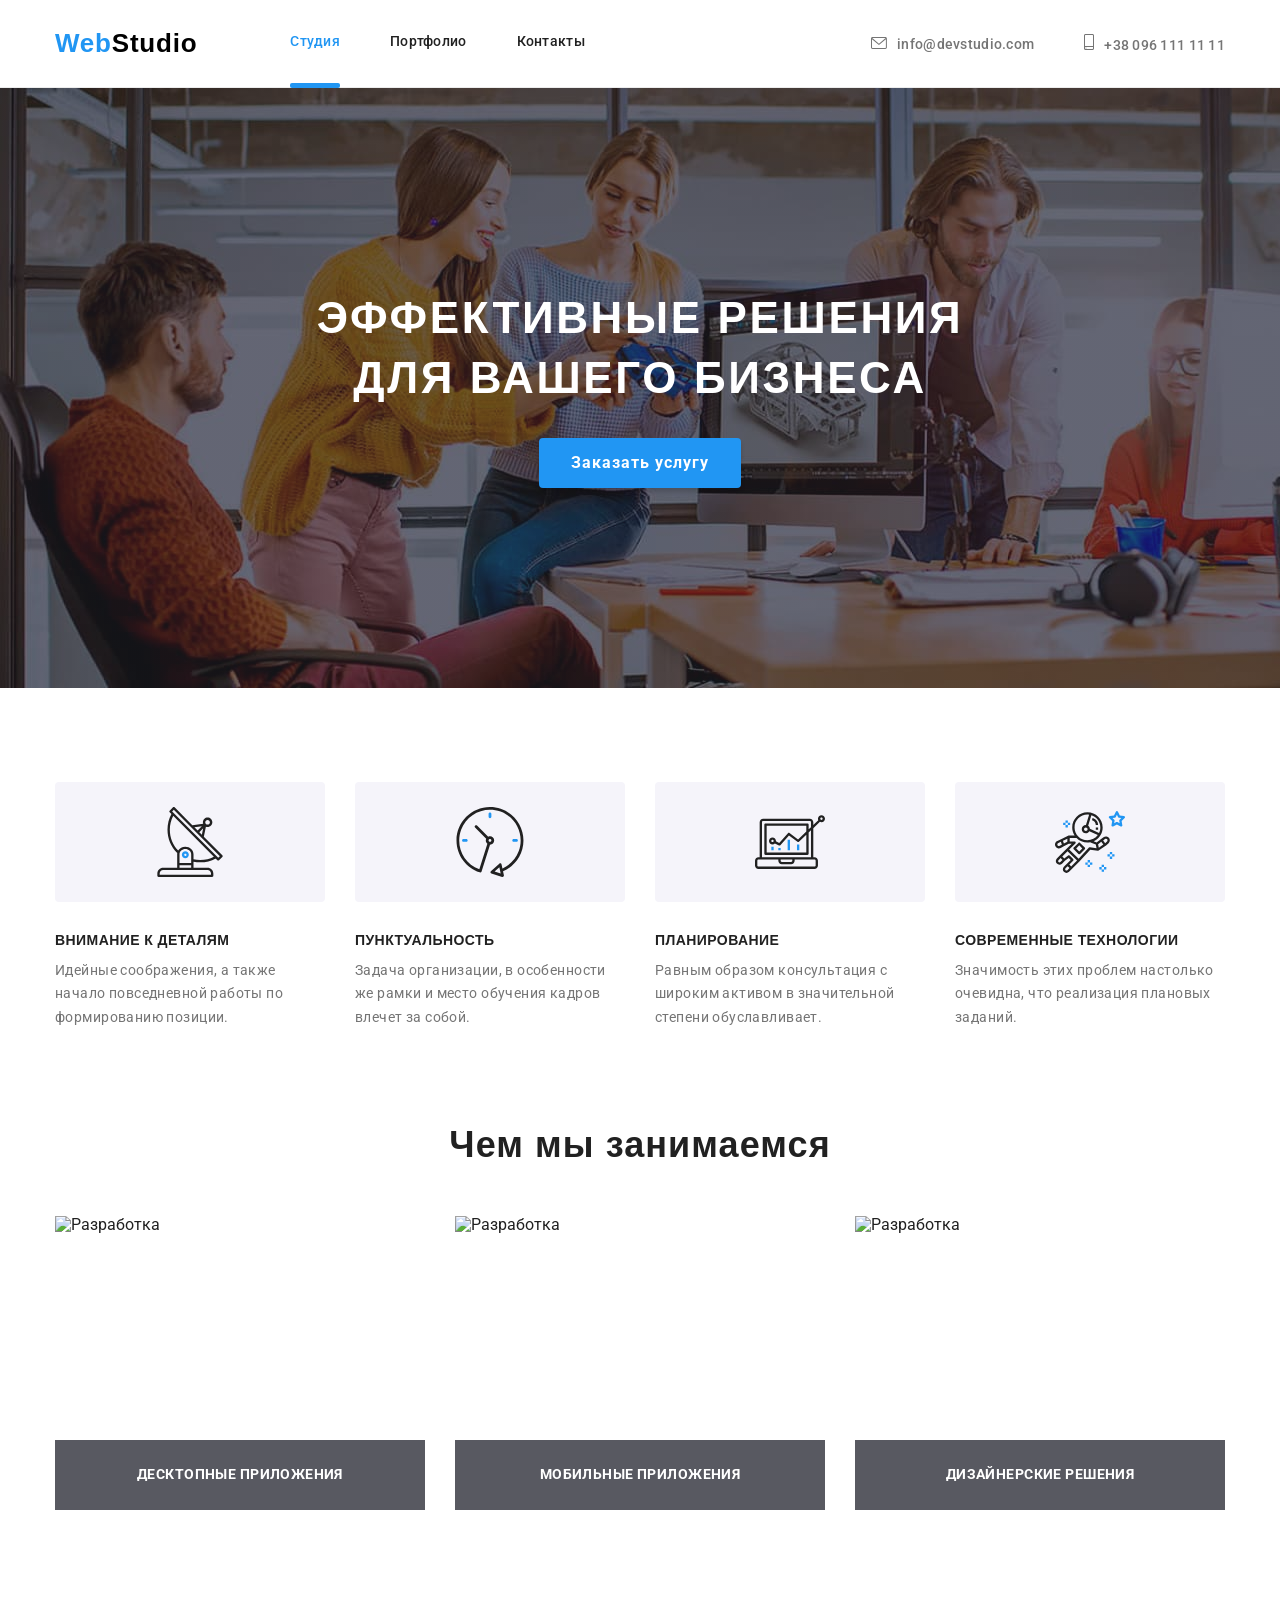
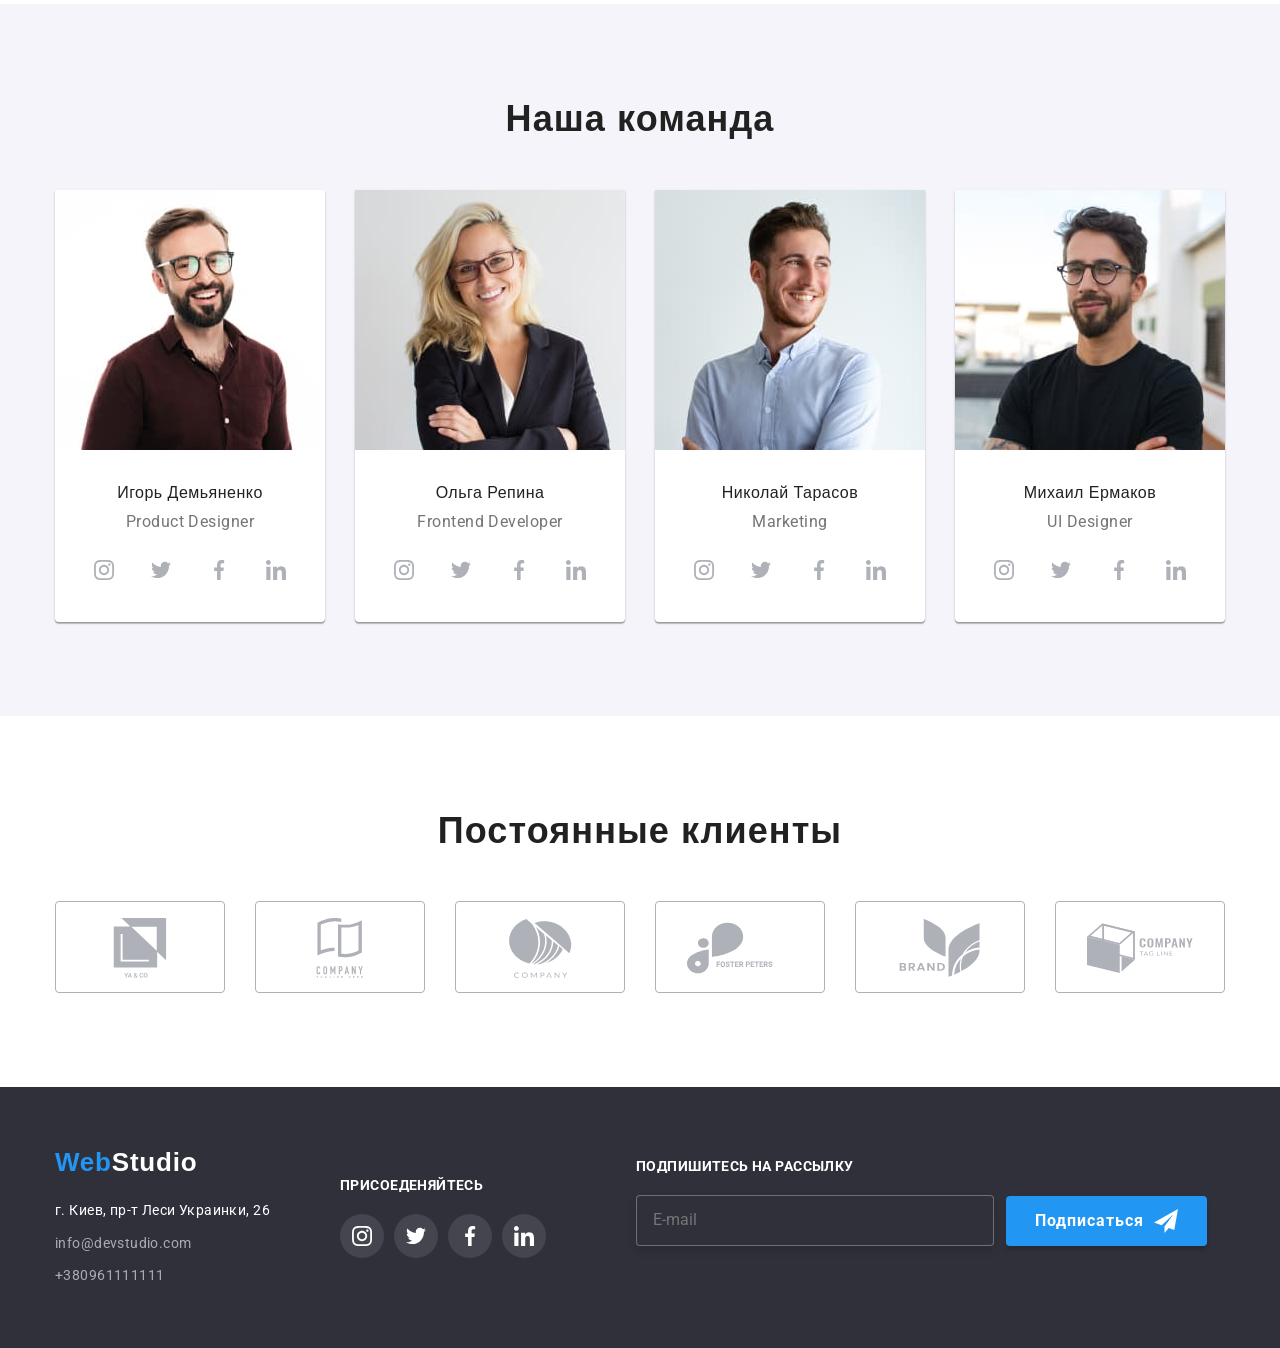
==== commit b6332e35: "Добавляет адаптивную графику" ====
--- a/index.html
+++ b/index.html
@@ -61,7 +61,7 @@
         </button>
       </div>
       <!--Mobile menu-->
-      <div class="menu-container js-menu-container is-open">
+      <div class="menu-container js-menu-container">
         <button type="button" class="menu-toggle js-close-menu">
           <svg width="40" height="40">
             <use href="./images/icons.svg#mob-close" class="icon-cross"></use>
@@ -267,17 +267,17 @@
               <img
                 class="photo"
                 srcset="
-                  ./images/per1.jpg  270w,
-                  ./images/per1-.jpg 270w,
-                  ./images/per1.jpg  270w,
-                  ./images/per1.jpg  270w,
-                  ./images/per1.jpg  270w,
-                  ./images/per1.jpg  270w
+                  ./images/per1.jpg        270w,
+                  ./images/per1-tab.jpg    354w,
+                  ./images/per1-mob.jpg    450w,
+                  ./images/per1-des@2x.jpg 540w,
+                  ./images/per1-tab@2x.jpg 708w,
+                  ./images/per1-des@4.jpg  810w,
+                  ./images/per1-mob@2x.jpg 900w
                 "
-                sizes="(min-width: 480px) 600px, (min-width: 768px) 300px, 100vw"
+                sizes="(min-width: 1200px) 270px, (min-width: 768px) 354px,(min-width: 480px) 450px, 100vw"
                 src="images/per1.jpg"
                 alt="Игорь Демьяненко"
-                width="270"
               />
               <div class="pers-label">
                 <h3 class="tittle pers-label__name">Игорь Демьяненко</h3>
@@ -315,7 +315,21 @@
               </div>
             </li>
             <li class="pers-cart__item pers-cart__item--append">
-              <img class="photo" src="images/per2.jpg" alt="Ольга Репина" width="270" />
+              <img
+                class="photo"
+                srcset="
+                  ./images/per2.jpg        270w,
+                  ./images/per2-tab.jpg    354w,
+                  ./images/per2-mob.jpg    450w,
+                  ./images/per2-des@2x.jpg 540w,
+                  ./images/per2-tab@2x.jpg 708w,
+                  ./images/per2-des@4.jpg  810w,
+                  ./images/per2-mob@2x.jpg 900w
+                "
+                sizes="(min-width: 1200px) 270px, (min-width: 768px) 354px,(min-width: 480px) 450px, 100vw"
+                src="images/per2.jpg"
+                alt="Ольга Репина"
+              />
               <div class="pers-label">
                 <h3 class="tittle pers-label__name">Ольга Репина</h3>
                 <p class="text pers-label__prof">Frontend Developer</p>
@@ -352,7 +366,21 @@
               </div>
             </li>
             <li class="pers-cart__item pers-cart__item--append">
-              <img class="photo" src="images/per3.jpg" alt="Николай Тарасов" width="270" />
+              <img
+                class="photo"
+                srcset="
+                  ./images/per3.jpg        270w,
+                  ./images/per3-tab.jpg    354w,
+                  ./images/per3-mob.jpg    450w,
+                  ./images/per3-des@2x.jpg 540w,
+                  ./images/per3-tab@2x.jpg 708w,
+                  ./images/per3-des@4.jpg  810w,
+                  ./images/per3-mob@2x.jpg 900w
+                "
+                sizes="(min-width: 1200px) 270px, (min-width: 768px) 354px,(min-width: 480px) 450px, 100vw"
+                src="images/per3.jpg"
+                alt="Николай Тарасов"
+              />
               <div class="pers-label">
                 <h3 class="tittle pers-label__name">Николай Тарасов</h3>
                 <p class="text pers-label__prof">Marketing</p>
@@ -389,7 +417,21 @@
               </div>
             </li>
             <li class="pers-cart__item pers-cart__item--append">
-              <img class="photo" src="images/per4.jpg" alt="Михаил Ермаков" width="270" />
+              <img
+                class="photo"
+                srcset="
+                  ./images/per4.jpg        270w,
+                  ./images/per4-tab.jpg    354w,
+                  ./images/per4-mob.jpg    450w,
+                  ./images/per4-des@2x.jpg 540w,
+                  ./images/per4-tab@2x.jpg 708w,
+                  ./images/per4-des@4.jpg  810w,
+                  ./images/per4-mob@2x.jpg 900w
+                "
+                sizes="(min-width: 1200px) 270px, (min-width: 768px) 354px,(min-width: 480px) 450px, 100vw"
+                src="images/per4.jpg"
+                alt="Михаил Ермаков"
+              />
               <div class="pers-label">
                 <h3 class="tittle pers-label__name">Михаил Ермаков</h3>
                 <p class="text pers-label__prof">UI Designer</p>
@@ -478,56 +520,58 @@
     <footer class="footer">
       <div class="container">
         <div class="footer-box">
-          <div class="footer-box__item footer-box__item--prepend">
-            <a href="index.html" class="logo logo--center"
-              >Web<span class="logo_footer">Studio</span></a
-            >
-            <address class="footer-address">
-              <p class="footer-address__text text">г. Киев, пр-т Леси Украинки, 26</p>
-              <ul class="address-post list">
-                <li class="address-post__item address-post__item--prepend">
-                  <a href="mailto:info@devstudio.com" class="address-post__link"
-                    >info@devstudio.com</a
-                  >
+          <div class="tab-flex">
+            <div class="footer-box__item footer-box__item--prepend">
+              <a href="index.html" class="logo logo--center"
+                >Web<span class="logo_footer">Studio</span></a
+              >
+              <address class="footer-address">
+                <p class="footer-address__text text">г. Киев, пр-т Леси Украинки, 26</p>
+                <ul class="address-post list">
+                  <li class="address-post__item address-post__item--prepend">
+                    <a href="mailto:info@devstudio.com" class="address-post__link"
+                      >info@devstudio.com</a
+                    >
+                  </li>
+                  <li class="address-post__item">
+                    <a href="tel:+380961111111" class="address-post__link">+380961111111</a>
+                  </li>
+                </ul>
+              </address>
+            </div>
+            <div class="footer-box__item">
+              <p class="footer-box__tittle text">ПРИСОЕДЕНЯЙТЕСЬ</p>
+              <ul class="footer-soclist list">
+                <li class="footer-soclist__item footer-soclist__item--prepend">
+                  <a class="footer-soclist__link" href="#">
+                    <svg class="footer-soclist__icon" width="20" height="20" viewBox="0 0 20 20">
+                      <use href="./images/icons.svg#icon-instagram"></use>
+                    </svg>
+                  </a>
                 </li>
-                <li class="address-post__item">
-                  <a href="tel:+380961111111" class="address-post__link">+380961111111</a>
+                <li class="footer-soclist__item footer-soclist__item--prepend">
+                  <a class="footer-soclist__link" href="#">
+                    <svg class="footer-soclist__icon" width="20" height="20" viewBox="0 0 20 20">
+                      <use href="./images/icons.svg#icon-twitter"></use>
+                    </svg>
+                  </a>
+                </li>
+                <li class="footer-soclist__item footer-soclist__item--prepend">
+                  <a class="footer-soclist__link" href="#">
+                    <svg class="footer-soclist__icon" width="20" height="20" viewBox="0 0 20 20">
+                      <use href="./images/icons.svg#icon-facebook"></use>
+                    </svg>
+                  </a>
+                </li>
+                <li class="footer-soclist__item">
+                  <a class="footer-soclist__link" href="#">
+                    <svg class="footer-soclist__icon" width="20" height="20" viewBox="0 0 20 20">
+                      <use href="./images/icons.svg#icon-linkedin"></use>
+                    </svg>
+                  </a>
                 </li>
               </ul>
-            </address>
-          </div>
-          <div class="footer-box__item">
-            <p class="footer-box__tittle text">ПРИСОЕДЕНЯЙТЕСЬ</p>
-            <ul class="footer-soclist list">
-              <li class="footer-soclist__item footer-soclist__item--prepend">
-                <a class="footer-soclist__link" href="#">
-                  <svg class="footer-soclist__icon" width="20" height="20" viewBox="0 0 20 20">
-                    <use href="./images/icons.svg#icon-instagram"></use>
-                  </svg>
-                </a>
-              </li>
-              <li class="footer-soclist__item footer-soclist__item--prepend">
-                <a class="footer-soclist__link" href="#">
-                  <svg class="footer-soclist__icon" width="20" height="20" viewBox="0 0 20 20">
-                    <use href="./images/icons.svg#icon-twitter"></use>
-                  </svg>
-                </a>
-              </li>
-              <li class="footer-soclist__item footer-soclist__item--prepend">
-                <a class="footer-soclist__link" href="#">
-                  <svg class="footer-soclist__icon" width="20" height="20" viewBox="0 0 20 20">
-                    <use href="./images/icons.svg#icon-facebook"></use>
-                  </svg>
-                </a>
-              </li>
-              <li class="footer-soclist__item">
-                <a class="footer-soclist__link" href="#">
-                  <svg class="footer-soclist__icon" width="20" height="20" viewBox="0 0 20 20">
-                    <use href="./images/icons.svg#icon-linkedin"></use>
-                  </svg>
-                </a>
-              </li>
-            </ul>
+            </div>
           </div>
           <div class="footer-box__item footer-box__item--append">
             <p class="footer-box__tittle text">Подпишитесь на рассылку</p>
--- a/css/main.min.css
+++ b/css/main.min.css
@@ -1,2 +1,2 @@
-:root{--title-text-color: #212121;--main-text-color: #757575;--accent-color: #2196f3;--main-bg-color: #ffffff;--secondary-bg-color: #f5f4fa;--footer-bg-color: #2f303a;--main-logo-color: #2196f3;--pf-cart-border-color: #eeeeee;--address-link-footer: rgba(255, 255, 255, 0.6);--btn-bg-color: #f5f4fa;--btn-click-color: #188ce8;--baner-tittle-color: #ffffff;--white-color: #ffffff}.visually-hidden{position:absolute;white-space:nowrap;width:1px;height:1px;overflow:hidden;border:0;padding:0;clip:rect(0 0 0 0);-webkit-clip-path:inset(50%);clip-path:inset(50%);margin:-1px}.body{background-color:var(--main-bg-color);color:var(--title-text-color);font-family:"Roboto",sans-serif}.section{padding-top:60px;padding-bottom:60px}@media screen and (min-width: 1200px){.section{padding-top:94px;padding-bottom:94px}}.container{padding-left:15px;padding-right:15px;margin-left:auto;margin-right:auto}@media screen and (min-width: 480px){.container{width:480px}}@media screen and (min-width: 768px){.container{width:768px}}@media screen and (min-width: 1200px){.container{width:1200px}}.list{list-style:none;padding:0;margin:0}.tittle{font-family:"Raleway",sans-serif;font-weight:700;font-size:36px;line-height:1.16;letter-spacing:0.03em}.text{margin:0;font-size:14px;line-height:1.14;letter-spacing:0.03em;color:var(--main-text-color)}.backdrop{position:fixed;top:0;left:0;width:100%;height:100%;background-color:rgba(0,0,0,0.5);z-index:1;opacity:1;-webkit-transition:opacity 250ms cubic-bezier(0.4, 0, 0.2, 1),visibility 250ms cubic-bezier(0.4, 0, 0.2, 1),-webkit-transform 250ms cubic-bezier(0.4, 0, 0.2, 1);transition:opacity 250ms cubic-bezier(0.4, 0, 0.2, 1),visibility 250ms cubic-bezier(0.4, 0, 0.2, 1),-webkit-transform 250ms cubic-bezier(0.4, 0, 0.2, 1);transition:transform 250ms cubic-bezier(0.4, 0, 0.2, 1),opacity 250ms cubic-bezier(0.4, 0, 0.2, 1),visibility 250ms cubic-bezier(0.4, 0, 0.2, 1);transition:transform 250ms cubic-bezier(0.4, 0, 0.2, 1),opacity 250ms cubic-bezier(0.4, 0, 0.2, 1),visibility 250ms cubic-bezier(0.4, 0, 0.2, 1),-webkit-transform 250ms cubic-bezier(0.4, 0, 0.2, 1)}.backdrop.is-hidden{opacity:0;pointer-events:none;visibility:hidden}.backdrop.is-hidden .modal{-webkit-transform:translate(-50%, -50%) scale(0.5);transform:translate(-50%, -50%) scale(0.5)}.modal{position:absolute;top:50%;left:50%;-webkit-transform:translate(-50%, -50%) scale(1);transform:translate(-50%, -50%) scale(1);width:528px;padding:40px;background-color:var(--white-color);-webkit-transition:-webkit-transform 250ms cubic-bezier(0.4, 0, 0.2, 1);transition:-webkit-transform 250ms cubic-bezier(0.4, 0, 0.2, 1);transition:transform 250ms cubic-bezier(0.4, 0, 0.2, 1);transition:transform 250ms cubic-bezier(0.4, 0, 0.2, 1), -webkit-transform 250ms cubic-bezier(0.4, 0, 0.2, 1)}.btn-close{position:fixed;right:8px;top:8px;display:-webkit-box;display:-ms-flexbox;display:flex;-webkit-box-align:center;-ms-flex-align:center;align-items:center;-webkit-box-pack:center;-ms-flex-pack:center;justify-content:center;width:30px;height:30px;background:#ffffff;border:1px solid rgba(0,0,0,0.1);border-radius:50%}.icon-close{fill:currentColor;-webkit-transition:fill 250ms cubic-bezier(0.4, 0, 0.2, 1);transition:fill 250ms cubic-bezier(0.4, 0, 0.2, 1)}.btn-close:hover .icon-close{fill:var(--accent-color)}.modal_tittle{margin-top:0;margin-bottom:12px;font-weight:700;font-size:20px;line-height:23px;text-align:center;letter-spacing:0.03em;color:var(--title-text-color)}.order_form{display:-webkit-box;display:-ms-flexbox;display:flex;-webkit-box-orient:vertical;-webkit-box-direction:normal;-ms-flex-direction:column;flex-direction:column}.box_input{position:relative;display:-webkit-box;display:-ms-flexbox;display:flex;-webkit-box-orient:vertical;-webkit-box-direction:normal;-ms-flex-direction:column;flex-direction:column;-webkit-box-align:start;-ms-flex-align:start;align-items:flex-start;margin-bottom:10px;font-weight:400;font-size:12px;line-height:1.16;letter-spacing:0.01em;color:var(--main-text-color)}.form_input{width:100%;height:40px;margin-top:4px;padding-top:11px;padding-bottom:11px;padding-left:42px;border:1px solid;border-color:rgba(33,33,33,0.2);border-radius:4px;outline:0;-webkit-transform:border-color 250ms cubic-bezier(0.4, 0, 0.2, 1);transform:border-color 250ms cubic-bezier(0.4, 0, 0.2, 1)}.form_input:focus ~ .form-icon,.form_input:hover ~ .form-icon{fill:var(--accent-color)}.form_input:focus,.form_input:hover{border-color:var(--main-logo-color)}.form_comment{width:100%;margin-top:4px;padding-top:11px;padding-bottom:11px;padding-left:12px;border:1px solid;border-color:rgba(33,33,33,0.2);border-radius:4px;outline:0;resize:none;-webkit-transform:border-color 250ms cubic-bezier(0.4, 0, 0.2, 1);transform:border-color 250ms cubic-bezier(0.4, 0, 0.2, 1)}.form_comment:focus,.form_comment:hover{border-color:var(--main-logo-color)}.form-icon{position:absolute;top:50%;left:12px;display:inline-block;width:18px;height:18px;-webkit-transform:fill 250ms cubic-bezier(0.4, 0, 0.2, 1);transform:fill 250ms cubic-bezier(0.4, 0, 0.2, 1)}.order_check{display:-webkit-box;display:-ms-flexbox;display:flex;-webkit-box-align:center;-ms-flex-align:center;align-items:center;-webkit-box-pack:center;-ms-flex-pack:center;justify-content:center;margin-bottom:30px;font-weight:400;font-size:14px;line-height:1.71;letter-spacing:0.03em;color:var(--main-text-color)}.inp_checkbox{-webkit-appearance:none;-moz-appearance:none;appearance:none;position:absolute}.inp_checkbox:checked ~ .icon_checkbox{border-color:var(--accent-color);background-color:var(--accent-color);background-image:url(../images/icon_check.svg);background-size:contain;background-repeat:no-repeat;background-origin:border-box}.icon_checkbox{display:inline-block;width:15px;height:15px;margin-right:7px;border:2px solid var(--title-text-color);border-radius:4px}.order_check .link{margin-left:5px;color:var(--accent-color)}.order_btn{width:200px;height:50px;padding:10px 55px;margin-left:auto;margin-right:auto;-webkit-box-shadow:0px 4px 4px rgba(0,0,0,0.15);box-shadow:0px 4px 4px rgba(0,0,0,0.15);border-radius:4px;background-color:var(--btn-click-color);font-weight:700;font-size:16px;line-height:1.88;letter-spacing:0.06em;color:var(--white-color)}.logo{text-decoration:none;color:var(--main-logo-color);font-family:"Raleway",sans-serif;font-weight:bold;font-size:26px;line-height:1.2;letter-spacing:0.03em}@media screen and (min-width: 768px){.logo{margin-right:88px}}@media screen and (min-width: 1200px){.logo{margin-right:93px}}.logo_head{color:#000000}.logo_footer{color:var(--white-color)}.button{font-weight:700;font-size:16px;line-height:1.87;letter-spacing:0.06em;cursor:pointer;-webkit-box-shadow:0px 4px 4px rgba(0,0,0,0.15);box-shadow:0px 4px 4px rgba(0,0,0,0.15);border-radius:4px;border:none;color:var(--white-color)}.site-header{border-bottom:1px solid #ececec}.header-box{display:-webkit-box;display:-ms-flexbox;display:flex;-webkit-box-align:center;-ms-flex-align:center;align-items:center}@media screen and (max-width: 768px){.header-box{padding-top:16px;padding-bottom:16px}}@media screen and (min-width: 768px){.header-box{padding-top:0px;padding-bottom:0px}}@media screen and (min-width: 480px){.site-nav{display:none}}@media screen and (min-width: 768px){.site-nav{display:-webkit-box;display:-ms-flexbox;display:flex;-webkit-box-align:center;-ms-flex-align:center;align-items:center}}@media screen and (min-width: 1200px){.site-nav{display:-webkit-box;display:-ms-flexbox;display:flex;-webkit-box-align:center;-ms-flex-align:center;align-items:center}}.header-nav{list-style:none;padding-left:0}@media screen and (min-width: 768px){.header-nav{display:-webkit-box;display:-ms-flexbox;display:flex;margin:0}}@media screen and (min-width: 1200px){.header-nav{display:-webkit-box;display:-ms-flexbox;display:flex;margin:0}}@media screen and (min-width: 768px){.header-nav__item{display:block;padding-top:32px;padding-bottom:32px}}@media screen and (min-width: 1200px){.header-nav__item{display:block;padding-top:32px;padding-bottom:32px}}@media screen and (min-width: 768px){.header-nav__item--append{margin-left:50px}}@media screen and (min-width: 1200px){.header-nav__item--append{margin-left:50px}}.header-nav__link{text-decoration:none;font-weight:500;font-size:14px;line-height:1.15;letter-spacing:0.02em;color:var(--title-text-color);-webkit-transition:color 250ms cubic-bezier(0.4, 0, 0.2, 1);transition:color 250ms cubic-bezier(0.4, 0, 0.2, 1)}.header-nav__link--active{color:var(--accent-color)}.header-nav__link--active::after{position:relative;left:0;top:33px;content:'';display:block;width:100%;height:5px;background-color:var(--accent-color);border-radius:2px}.header-nav__link:hover,.header-nav__link:focus{color:var(--accent-color)}.contact-list{list-style:none;padding-left:0}@media screen and (min-width: 480px){.contact-list{display:none}}@media screen and (min-width: 1200px){.contact-list{display:-webkit-box;display:-ms-flexbox;display:flex;margin:0 0 0 auto}}@media screen and (min-width: 1200px){.contact-list__item{display:-webkit-inline-box;display:-ms-inline-flexbox;display:inline-flex;-webkit-box-align:center;-ms-flex-align:center;align-items:center;padding-top:32px;padding-bottom:32px}}@media screen and (min-width: 1200px){.contact-list__item--append{margin-left:50px}}.contact-list__link{text-decoration:none;font-weight:500;font-size:14px;line-height:1.15;letter-spacing:0.02em;color:var(--main-text-color);-webkit-transition:color 250ms cubic-bezier(0.4, 0, 0.2, 1);transition:color 250ms cubic-bezier(0.4, 0, 0.2, 1)}.contact-list__link:hover,.contact-list__link:focus{color:var(--accent-color)}.contact_list__icon{margin-right:10px;fill:currentColor;-webkit-transition:fill 250ms cubic-bezier(0.4, 0, 0.2, 1);transition:fill 250ms cubic-bezier(0.4, 0, 0.2, 1)}.contact_list__icon:hover,.contact_list__icon:focus{fill:currentColor}.menu-toggle{min-height:40px;min-width:40px;display:-webkit-box;display:-ms-flexbox;display:flex;-webkit-box-align:center;-ms-flex-align:center;align-items:center;-webkit-box-pack:center;-ms-flex-pack:center;justify-content:center;margin:0;padding:0;background-color:transparent;cursor:pointer;border:none;border-radius:50%;outline:none}@media (min-width: 768px){.menu-toggle{display:none}}.js-open-menu{display:block;color:#212121;background-color:transparent;margin-left:auto;margin-top:10px;margin-right:15px;border:none}.banner{height:400px;background-color:var(--footer-bg-color);text-align:center;padding-top:118px;padding-bottom:118px;margin-left:auto;margin-right:auto;background-image:-webkit-gradient(linear, left top, left bottom, from(rgba(47,48,58,0.4)), to(rgba(47,48,58,0.4))),url(../images/banner.jpg);background-image:linear-gradient(rgba(47,48,58,0.4), rgba(47,48,58,0.4)),url(../images/banner.jpg);background-repeat:no-repeat}@media screen and (min-width: 480px){.banner{max-width:480px;padding-top:118px;padding-bottom:118px}}@media screen and (min-width: 768px){.banner{max-width:768px}}@media screen and (min-width: 1200px){.banner{max-width:1600px;height:600px;padding-top:200px;padding-bottom:200px}}.banner__tittle{font-weight:900;font-size:26px;line-height:1.62;letter-spacing:0.06em;text-transform:uppercase;color:var(--baner-tittle-color);margin-bottom:30px;margin-top:0}@media screen and (min-width: 1200px){.banner__tittle{font-size:44px;line-height:1.36}}.banner__btn{background-color:var(--accent-color);color:var(--baner-tittle-color);padding-top:10px;padding-right:32px;padding-bottom:10px;padding-left:32px}.banner__btn:active{background-color:var(--btn-click-color)}.peculiar{padding-bottom:0}.pec-post{list-style:none;margin:0;padding-left:0}@media screen and (min-width: 768px){.pec-post{display:-webkit-box;display:-ms-flexbox;display:flex;-ms-flex-wrap:wrap;flex-wrap:wrap}}@media screen and (min-width: 1200px){.pec-post{display:-webkit-box;display:-ms-flexbox;display:flex}}@media screen and (min-width: 768px){.pec-post__item{width:calc((768px - 2 * 30px) / 2)}}@media screen and (min-width: 1200px){.pec-post__item{width:calc((1200px - 4 * 30px) / 4)}}.pec-post__item--append{margin-top:30px}@media screen and (min-width: 768px){.pec-post__item--append{margin-top:0}.pec-post__item--append:nth-child(2n){margin-left:30px}.pec-post__item--append:nth-child(3){margin-top:30px}.pec-post__item--append:nth-child(4){margin-top:30px}}@media screen and (min-width: 1200px){.pec-post__item--append{margin-left:30px}.pec-post__item--append:nth-child(3){margin-top:0}.pec-post__item--append:nth-child(4){margin-top:0}}.pec-box{display:-webkit-box;display:-ms-flexbox;display:flex;-webkit-box-align:center;-ms-flex-align:center;align-items:center;-webkit-box-pack:center;-ms-flex-pack:center;justify-content:center;height:120px;margin-bottom:30px;background-color:var(--secondary-bg-color);border-radius:4px}@media screen and (min-width: 480px){.pec-box{width:100%}}@media screen and (min-width: 768px){.pec-box{width:100%}}@media screen and (min-width: 1200px){.pec-box{width:270px}}.pec-box__icon{width:70px;height:70px}.pec-post__tittle{font-size:14px;letter-spacing:0.03em;text-transform:uppercase;margin-top:0px;margin-bottom:10px}@media screen and (max-width: 767px){.pec-post__tittle{text-align:center}}.pec-post__text{line-height:1.7;margin:0}.work__tittle{text-align:center;margin-top:0;margin-bottom:50px}@media screen and (min-width: 480px){.work__tittle{display:none}}@media screen and (min-width: 768px){.work__tittle{display:none}}@media screen and (min-width: 1200px){.work__tittle{display:block}}.work{list-style:none;margin:0;padding-left:0}@media screen and (min-width: 480px){.work{display:none}}@media screen and (min-width: 768px){.work{display:none}}@media screen and (min-width: 1200px){.work{display:-webkit-box;display:-ms-flexbox;display:flex}}.work__item--append{margin-left:30px}.work-box{position:relative;width:370px;height:294px}.box-label{position:absolute;left:0;bottom:0;display:-webkit-box;display:-ms-flexbox;display:flex;-webkit-box-align:center;-ms-flex-align:center;align-items:center;-webkit-box-pack:center;-ms-flex-pack:center;justify-content:center;width:100%;height:70px;background:rgba(47,48,58,0.8)}.box-label__text{font-weight:700;text-transform:uppercase;color:var(--white-color)}.our-team{background-color:var(--secondary-bg-color)}.our-team__tittle{margin-top:0;margin-bottom:50px}@media screen and (min-width: 768px){.our-team__tittle{text-align:center}}@media screen and (min-width: 1200px){.our-team__tittle{text-align:center}}.pers-cart{text-align:center;list-style:none;margin:0;padding-left:0}@media screen and (min-width: 768px){.pers-cart{display:-webkit-box;display:-ms-flexbox;display:flex;-ms-flex-wrap:wrap;flex-wrap:wrap}}@media screen and (min-width: 1200px){.pers-cart{display:-webkit-box;display:-ms-flexbox;display:flex}}.pers-cart__item{background:#ffffff;-webkit-box-shadow:0px 1px 3px rgba(0,0,0,0.12),0px 1px 1px rgba(0,0,0,0.14),0px 2px 1px rgba(0,0,0,0.2);box-shadow:0px 1px 3px rgba(0,0,0,0.12),0px 1px 1px rgba(0,0,0,0.14),0px 2px 1px rgba(0,0,0,0.2);border-radius:0px 0px 4px 4px}@media screen and (min-width: 768px){.pers-cart__item{width:calc((768px - 2 * 30px) / 2)}}@media screen and (min-width: 1200px){.pers-cart__item{width:calc((1200px - 4 * 30px) / 4)}}.pers-cart__item--append{margin-top:30px}@media screen and (min-width: 768px){.pers-cart__item--append{margin-top:0}.pers-cart__item--append:nth-child(2n){margin-left:30px}.pers-cart__item--append:nth-child(3){margin-top:30px}.pers-cart__item--append:nth-child(4){margin-top:30px}}@media screen and (min-width: 1200px){.pers-cart__item--append{margin-left:30px}.pers-cart__item--append:nth-child(3){margin-top:0}.pers-cart__item--append:nth-child(4){margin-top:0}}.pers-label{padding-top:30px;padding-bottom:30px;padding-right:24px;padding-left:24px}.pers-label__name{font-weight:500;font-size:16px;line-height:1.18;margin-top:0;margin-bottom:10px}.pers-label__prof{font-size:16px;line-height:1.18;margin-top:0;margin-bottom:16px;color:var(--main-text-color)}.pers-social{display:-webkit-box;display:-ms-flexbox;display:flex;-webkit-box-align:center;-ms-flex-align:center;align-items:center;-webkit-box-pack:center;-ms-flex-pack:center;justify-content:center;margin:0;padding-left:0;list-style:none}@media screen and (min-width: 1200px){.pers-social{-webkit-box-pack:space-evenly;-ms-flex-pack:space-evenly;justify-content:space-evenly}}.pers-social__link{display:-webkit-box;display:-ms-flexbox;display:flex;-webkit-box-align:center;-ms-flex-align:center;align-items:center;-webkit-box-pack:center;-ms-flex-pack:center;justify-content:center;width:44px;height:44px;border-radius:50%;color:#afb1b8;-webkit-transition:background-color 250ms cubic-bezier(0.4, 0, 0.2, 1);transition:background-color 250ms cubic-bezier(0.4, 0, 0.2, 1)}.pers-social__link:hover,.pers-social__link:focus{background-color:var(--accent-color)}.pers-social__link:hover .pers-social__icon,.pers-social__link:focus .pers-social__icon{fill:#ffffff}.pers-social__link--append{margin-left:10px}.pers-social__icon{fill:currentColor;-webkit-transition:fill 250ms cubic-bezier(0.4, 0, 0.2, 1);transition:fill 250ms cubic-bezier(0.4, 0, 0.2, 1)}.our-client__tittle{text-align:center;margin-top:0;margin-bottom:50px}.client-post{padding-left:0}@media screen and (min-width: 480px){.client-post{display:-webkit-box;display:-ms-flexbox;display:flex;-ms-flex-wrap:wrap;flex-wrap:wrap}}@media screen and (min-width: 768px){.client-post{display:-webkit-box;display:-ms-flexbox;display:flex;-ms-flex-wrap:wrap;flex-wrap:wrap}}@media screen and (min-width: 1200px){.client-post{display:-webkit-box;display:-ms-flexbox;display:flex;margin:0}}.client-post__item{display:-webkit-box;display:-ms-flexbox;display:flex;-ms-flex-pack:distribute;justify-content:space-around;width:170px;height:92px;border:1px solid;border-color:#afb1b8;border-radius:4px;-webkit-transition:border-color 250ms cubic-bezier(0.4, 0, 0.2, 1);transition:border-color 250ms cubic-bezier(0.4, 0, 0.2, 1)}.client-post__item:hover,.client-post__item:focus{border-color:var(--accent-color)}@media screen and (min-width: 480px){.client-post__item{width:calc((480px - 2 * 30px) / 2)}}@media screen and (min-width: 768px){.client-post__item{width:calc((768px - 3 * 30px) / 3)}}@media screen and (min-width: 1200px){.client-post__item{width:calc((1200px - 6 * 30px) / 6)}}@media screen and (min-width: 480px){.client-post__item--append:nth-child(2n){margin-left:30px}.client-post__item--append:nth-child(n+3){margin-top:30px}}@media screen and (min-width: 768px){.client-post__item--append{margin-top:0}.client-post__item--append:nth-child(n+2){margin-left:30px}.client-post__item--append:nth-child(4){margin-left:0}.client-post__item--append:nth-child(3){margin-top:0}.client-post__item--append:nth-child(n+4){margin-top:30px}}@media screen and (min-width: 1200px){.client-post__item--append{margin-left:30px;margin-top:0}.client-post__item--append:nth-child(n+4){margin-top:0px}.client-post__item--append:nth-child(4){margin-left:30px}}.client-post__link{display:-webkit-box;display:-ms-flexbox;display:flex;-webkit-box-align:center;-ms-flex-align:center;align-items:center;-webkit-box-pack:center;-ms-flex-pack:center;justify-content:center;width:170px;height:92px;color:#afb1b8;-webkit-transition:color 250ms cubic-bezier(0.4, 0, 0.2, 1);transition:color 250ms cubic-bezier(0.4, 0, 0.2, 1)}.client-post__link:hover,.client-post__link:focus{color:var(--accent-color)}.client-post__icon{fill:currentColor}.footer{background-color:var(--footer-bg-color);padding-top:60px;padding-bottom:60px}@media screen and (min-width: 480px){.footer-box{display:-webkit-box;display:-ms-flexbox;display:flex;-webkit-box-orient:vertical;-webkit-box-direction:normal;-ms-flex-direction:column;flex-direction:column;-webkit-box-align:center;-ms-flex-align:center;align-items:center;text-align:center}}@media screen and (min-width: 1200px){.footer-box{display:-webkit-box;display:-ms-flexbox;display:flex;-webkit-box-orient:horizontal;-webkit-box-direction:normal;-ms-flex-direction:row;flex-direction:row;-webkit-box-align:baseline;-ms-flex-align:baseline;align-items:baseline;text-align:start}}@media screen and (min-width: 480px){.footer-box__item--prepend{margin-bottom:60px}}@media screen and (min-width: 768px){.footer-box__item--prepend{margin-bottom:0}}@media screen and (min-width: 1200px){.footer-box__item--prepend{margin-right:70px}}@media screen and (min-width: 480px){.footer-box__item--append{margin-top:60px}}@media screen and (min-width: 768px){.footer-box__item--append{margin-top:0}}@media screen and (min-width: 1200px){.footer-box__item--append{margin-left:90px}}@media screen and (min-width: 1200px){.footer-address{margin-top:20px}}.address-post{padding-left:0}@media screen and (min-width: 1200px){.address-post__item{display:-webkit-box;display:-ms-flexbox;display:flex;-webkit-box-align:baseline;-ms-flex-align:baseline;align-items:baseline}}.footer-address__text{font-style:normal;line-height:1.71;color:var(--white-color);margin-top:0;margin-bottom:9px}.address-post__link{font-style:normal;text-decoration:none;font-size:14px;line-height:1.71;letter-spacing:0.03em;color:var(--address-link-footer);margin-top:0}@media screen and (min-width: 480px){.address-post__item--prepend{margin-bottom:8px}}@media screen and (min-width: 1200px){.address-post__item--prepend{margin-top:0;margin-bottom:9px}}.footer-box__tittle{font-weight:700;text-transform:uppercase;color:var(--white-color);margin-top:0;margin-bottom:20px}.footer-soclist{display:-webkit-box;display:-ms-flexbox;display:flex;text-align:center;padding-left:0;margin:0}.footer-soclist__item{display:block;width:44px;height:44px;border-radius:50%;padding:12px;background-color:rgba(255,255,255,0.1);-webkit-transition:background-color 250ms cubic-bezier(0.4, 0, 0.2, 1);transition:background-color 250ms cubic-bezier(0.4, 0, 0.2, 1)}.footer-soclist__item:hover,.footer-soclist__item:focus{background-color:var(--accent-color)}.footer-soclist__link{color:var(--white-color)}.footer-soclist__icon{fill:currentColor}.footer-soclist__item--prepend{margin-right:10px}@media screen and (min-width: 1200px){.footer-soclist__item--prepend{margin-right:10px}}@media screen and (min-width: 480px){.footer-box__form{display:-webkit-box;display:-ms-flexbox;display:flex;-webkit-box-orient:vertical;-webkit-box-direction:normal;-ms-flex-direction:column;flex-direction:column;-webkit-box-align:center;-ms-flex-align:center;align-items:center}}@media screen and (min-width: 1200px){.footer-box__form{display:-webkit-inline-box;display:-ms-inline-flexbox;display:inline-flex;-webkit-box-align:center;-ms-flex-align:center;align-items:center;-webkit-box-pack:center;-ms-flex-pack:center;justify-content:center}}.footer-box__input{width:358px;padding:15px 16px;border:1px solid rgba(255,255,255,0.3);-webkit-filter:drop-shadow(0px 4px 4px rgba(0,0,0,0.15));filter:drop-shadow(0px 4px 4px rgba(0,0,0,0.15));border-radius:4px;background-color:var(--footer-bg-color);color:var(--main-text-color)}.footer-box__btn{display:-webkit-box;display:-ms-flexbox;display:flex;-webkit-box-align:center;-ms-flex-align:center;align-items:center;-webkit-box-pack:center;-ms-flex-pack:center;justify-content:center;padding:10px 29px;background:var(--accent-color)}@media screen and (min-width: 480px){.footer-box__btn{margin-top:20px}}@media screen and (min-width: 1200px){.footer-box__btn{margin-top:0;margin-left:12px}}.btn__icon--append{width:24px;height:24px}@media screen and (min-width: 1200px){.btn__icon--append{margin-left:10px}}.pf-filter{display:-webkit-box;display:-ms-flexbox;display:flex;-webkit-box-pack:center;-ms-flex-pack:center;justify-content:center;margin-top:0;margin-bottom:50px;padding-left:0}.pf-filter__item--append{margin-left:8px}.pf-filter__btn{background-color:var(--btn-bg-color);border-radius:4px;font-weight:500;font-size:16px;line-height:1.62;text-align:center;letter-spacing:0.03em;color:var(--title-text-color);padding-top:6px;padding-right:22px;padding-bottom:6px;padding-left:22px;-webkit-transition:background-color 250ms cubic-bezier(0.4, 0, 0.2, 1),color 250ms cubic-bezier(0.4, 0, 0.2, 1),-webkit-box-shadow 250ms cubic-bezier(0.4, 0, 0.2, 1);transition:background-color 250ms cubic-bezier(0.4, 0, 0.2, 1),color 250ms cubic-bezier(0.4, 0, 0.2, 1),-webkit-box-shadow 250ms cubic-bezier(0.4, 0, 0.2, 1);transition:background-color 250ms cubic-bezier(0.4, 0, 0.2, 1),color 250ms cubic-bezier(0.4, 0, 0.2, 1),box-shadow 250ms cubic-bezier(0.4, 0, 0.2, 1);transition:background-color 250ms cubic-bezier(0.4, 0, 0.2, 1),color 250ms cubic-bezier(0.4, 0, 0.2, 1),box-shadow 250ms cubic-bezier(0.4, 0, 0.2, 1),-webkit-box-shadow 250ms cubic-bezier(0.4, 0, 0.2, 1)}.pf-filter__btn:hover,.pf-filter__btn:focus{background-color:var(--accent-color);color:var(--white-color);-webkit-box-shadow:0px 3px 1px rgba(0,0,0,0.1),0px 1px 2px rgba(0,0,0,0.08),0px 2px 2px rgba(0,0,0,0.12);box-shadow:0px 3px 1px rgba(0,0,0,0.1),0px 1px 2px rgba(0,0,0,0.08),0px 2px 2px rgba(0,0,0,0.12)}.product-cart__wraper{display:-webkit-box;display:-ms-flexbox;display:flex;-ms-flex-wrap:wrap;flex-wrap:wrap;list-style:none;margin:-15px;padding:0}.product-cart{width:370px;margin:15px}.product-cart:hover .product-cart__overlay{-webkit-transform:translateY(0);transform:translateY(0)}.cart-header{position:relative;overflow:hidden}.product-cart__overlay{position:absolute;top:0;left:0;display:-webkit-box;display:-ms-flexbox;display:flex;-webkit-box-align:center;-ms-flex-align:center;align-items:center;-webkit-box-pack:center;-ms-flex-pack:center;justify-content:center;width:100%;height:100%;background:rgba(33,150,243,0.9);padding-left:24px;padding-right:24px;-webkit-transform:translateY(100%);transform:translateY(100%);-webkit-transition:-webkit-transform 250ms cubic-bezier(0.4, 0, 0.2, 1);transition:-webkit-transform 250ms cubic-bezier(0.4, 0, 0.2, 1);transition:transform 250ms cubic-bezier(0.4, 0, 0.2, 1);transition:transform 250ms cubic-bezier(0.4, 0, 0.2, 1), -webkit-transform 250ms cubic-bezier(0.4, 0, 0.2, 1)}.cart-header__text{margin:0;font-weight:400;font-size:18px;line-height:1.56;letter-spacing:0.03em;color:var(--white-color)}.cart-footer{border-left:1px solid #eeeeee;border-right:1px solid #eeeeee;border-bottom:1px solid #eeeeee;padding-top:20px;padding-right:24px;padding-bottom:20px;padding-left:24px}.product-cart__link{display:block;text-decoration:none;-webkit-transition:-webkit-box-shadow 250ms cubic-bezier(0.4, 0, 0.2, 1);transition:-webkit-box-shadow 250ms cubic-bezier(0.4, 0, 0.2, 1);transition:box-shadow 250ms cubic-bezier(0.4, 0, 0.2, 1);transition:box-shadow 250ms cubic-bezier(0.4, 0, 0.2, 1), -webkit-box-shadow 250ms cubic-bezier(0.4, 0, 0.2, 1)}.product-cart__link:hover,.product-cart__link:focus{-webkit-box-shadow:0px 1px 1px rgba(0,0,0,0.12),0px 4px 4px rgba(0,0,0,0.06),1px 4px 6px rgba(0,0,0,0.16);box-shadow:0px 1px 1px rgba(0,0,0,0.12),0px 4px 4px rgba(0,0,0,0.06),1px 4px 6px rgba(0,0,0,0.16)}.cart-footer__name{font-weight:700;font-size:18px;line-height:2;letter-spacing:0.06em;color:var(--title-text-color);margin-top:0;margin-bottom:4px}.cart-footer__products{font-size:16px;line-height:1.87;letter-spacing:0.03em;color:var(--main-text-color);margin-top:0;margin-bottom:0}.menu-container{position:fixed;top:0;left:0;width:100%;height:100%;background-color:#fff;z-index:999;opacity:1;-webkit-transform:translateX(100%);transform:translateX(100%);-webkit-transition:-webkit-transform 250ms ease-in-out;transition:-webkit-transform 250ms ease-in-out;transition:transform 250ms ease-in-out;transition:transform 250ms ease-in-out, -webkit-transform 250ms ease-in-out}.menu-container.is-open{-webkit-transform:translateX(0);transform:translateX(0)}.js-close-menu{display:block;color:#212121;background-color:transparent;margin-left:auto;margin-top:10px;margin-right:15px;border:none}.icon-menu{color:currentColor}.icon-cross{color:currentColor}.mobmenu-box{display:-webkit-box;display:-ms-flexbox;display:flex;-webkit-box-orient:vertical;-webkit-box-direction:normal;-ms-flex-direction:column;flex-direction:column;-webkit-box-pack:justify;-ms-flex-pack:justify;justify-content:space-between;overflow:auto;height:100%;max-width:480px;padding-bottom:48px;padding-left:40px}.menu-nav__item:not(:last-child){margin-bottom:32px}.menu-nav__link{text-decoration:none;color:#212121;font-size:40px;font-weight:500;line-height:1.18;text-align:center;letter-spacing:0.02em;-webkit-transition:color 250ms cubic-bezier(0.4, 0, 0.2, 1);transition:color 250ms cubic-bezier(0.4, 0, 0.2, 1)}.menu-nav__link:hover,.menu-nav__link:focus{color:var(--accent-color)}.menu-nav__link--active{color:var(--accent-color)}.menu-contact{display:-webkit-box;display:-ms-flexbox;display:flex;-ms-flex-wrap:wrap;flex-wrap:wrap;-webkit-box-orient:vertical;-webkit-box-direction:normal;-ms-flex-direction:column;flex-direction:column;margin-bottom:64px}.menu-contact__item:first-child{margin-bottom:32px}.menu-contact__link{-webkit-transition:color 250ms cubic-bezier(0.4, 0, 0.2, 1);transition:color 250ms cubic-bezier(0.4, 0, 0.2, 1)}.menu-contact__link--phone{text-decoration:none;font-size:30px;font-weight:500;line-height:1.18;letter-spacing:0.02em;color:#2196f3}@media screen and (min-width: 480px){.menu-contact__link--phone{font-size:34px}}.menu-contact__email{text-decoration:none;font-size:24px;font-weight:500;line-height:1.17;letter-spacing:0.02em;color:#757575}.menu-social{display:-webkit-box;display:-ms-flexbox;display:flex;-ms-flex-wrap:wrap;flex-wrap:wrap}.menu-social__item{padding-right:10px;padding-left:10px;border:solid rgba(33,33,33,0.2);border-width:0 1px 0 0}.menu-social__link{text-decoration:none;font-size:12px;font-weight:500;line-height:1.2;letter-spacing:0.02em;color:#2196f3}@media screen and (min-width: 480px){.menu-social__link{font-size:18px}}
+:root{--title-text-color: #212121;--main-text-color: #757575;--accent-color: #2196f3;--main-bg-color: #ffffff;--secondary-bg-color: #f5f4fa;--footer-bg-color: #2f303a;--main-logo-color: #2196f3;--pf-cart-border-color: #eeeeee;--address-link-footer: rgba(255, 255, 255, 0.6);--btn-bg-color: #f5f4fa;--btn-click-color: #188ce8;--baner-tittle-color: #ffffff;--white-color: #ffffff}.visually-hidden{position:absolute;white-space:nowrap;width:1px;height:1px;overflow:hidden;border:0;padding:0;clip:rect(0 0 0 0);-webkit-clip-path:inset(50%);clip-path:inset(50%);margin:-1px}.body{background-color:var(--main-bg-color);color:var(--title-text-color);font-family:"Roboto",sans-serif}.section{padding-top:60px;padding-bottom:60px}@media screen and (min-width: 1200px){.section{padding-top:94px;padding-bottom:94px}}.container{width:100vw;padding-left:15px;padding-right:15px;margin-left:auto;margin-right:auto}@media screen and (min-width: 480px){.container{width:480px}}@media screen and (min-width: 768px){.container{width:768px}}@media screen and (min-width: 1200px){.container{width:1200px}}.list{list-style:none;padding:0;margin:0}.tittle{font-family:"Raleway",sans-serif;font-weight:700;font-size:36px;line-height:1.16;letter-spacing:0.03em}.text{margin:0;font-size:14px;line-height:1.14;letter-spacing:0.03em;color:var(--main-text-color)}.backdrop{position:fixed;top:0;left:0;width:100%;height:100%;background-color:rgba(0,0,0,0.5);z-index:1;opacity:1;-webkit-transition:opacity 250ms cubic-bezier(0.4, 0, 0.2, 1),visibility 250ms cubic-bezier(0.4, 0, 0.2, 1),-webkit-transform 250ms cubic-bezier(0.4, 0, 0.2, 1);transition:opacity 250ms cubic-bezier(0.4, 0, 0.2, 1),visibility 250ms cubic-bezier(0.4, 0, 0.2, 1),-webkit-transform 250ms cubic-bezier(0.4, 0, 0.2, 1);transition:transform 250ms cubic-bezier(0.4, 0, 0.2, 1),opacity 250ms cubic-bezier(0.4, 0, 0.2, 1),visibility 250ms cubic-bezier(0.4, 0, 0.2, 1);transition:transform 250ms cubic-bezier(0.4, 0, 0.2, 1),opacity 250ms cubic-bezier(0.4, 0, 0.2, 1),visibility 250ms cubic-bezier(0.4, 0, 0.2, 1),-webkit-transform 250ms cubic-bezier(0.4, 0, 0.2, 1)}.backdrop.is-hidden{opacity:0;pointer-events:none;visibility:hidden}.backdrop.is-hidden .modal{-webkit-transform:translate(-50%, -50%) scale(0.5);transform:translate(-50%, -50%) scale(0.5)}.modal{position:absolute;top:50%;left:50%;-webkit-transform:translate(-50%, -50%) scale(1);transform:translate(-50%, -50%) scale(1);width:528px;padding:40px;background-color:var(--white-color);-webkit-transition:-webkit-transform 250ms cubic-bezier(0.4, 0, 0.2, 1);transition:-webkit-transform 250ms cubic-bezier(0.4, 0, 0.2, 1);transition:transform 250ms cubic-bezier(0.4, 0, 0.2, 1);transition:transform 250ms cubic-bezier(0.4, 0, 0.2, 1), -webkit-transform 250ms cubic-bezier(0.4, 0, 0.2, 1)}.btn-close{position:fixed;right:8px;top:8px;display:-webkit-box;display:-ms-flexbox;display:flex;-webkit-box-align:center;-ms-flex-align:center;align-items:center;-webkit-box-pack:center;-ms-flex-pack:center;justify-content:center;width:30px;height:30px;background:#ffffff;border:1px solid rgba(0,0,0,0.1);border-radius:50%}.icon-close{fill:currentColor;-webkit-transition:fill 250ms cubic-bezier(0.4, 0, 0.2, 1);transition:fill 250ms cubic-bezier(0.4, 0, 0.2, 1)}.btn-close:hover .icon-close{fill:var(--accent-color)}.modal_tittle{margin-top:0;margin-bottom:12px;font-weight:700;font-size:20px;line-height:23px;text-align:center;letter-spacing:0.03em;color:var(--title-text-color)}.order_form{display:-webkit-box;display:-ms-flexbox;display:flex;-webkit-box-orient:vertical;-webkit-box-direction:normal;-ms-flex-direction:column;flex-direction:column}.box_input{position:relative;display:-webkit-box;display:-ms-flexbox;display:flex;-webkit-box-orient:vertical;-webkit-box-direction:normal;-ms-flex-direction:column;flex-direction:column;-webkit-box-align:start;-ms-flex-align:start;align-items:flex-start;margin-bottom:10px;font-weight:400;font-size:12px;line-height:1.16;letter-spacing:0.01em;color:var(--main-text-color)}.form_input{width:100%;height:40px;margin-top:4px;padding-top:11px;padding-bottom:11px;padding-left:42px;border:1px solid;border-color:rgba(33,33,33,0.2);border-radius:4px;outline:0;-webkit-transform:border-color 250ms cubic-bezier(0.4, 0, 0.2, 1);transform:border-color 250ms cubic-bezier(0.4, 0, 0.2, 1)}.form_input:focus ~ .form-icon,.form_input:hover ~ .form-icon{fill:var(--accent-color)}.form_input:focus,.form_input:hover{border-color:var(--main-logo-color)}.form_comment{width:100%;margin-top:4px;padding-top:11px;padding-bottom:11px;padding-left:12px;border:1px solid;border-color:rgba(33,33,33,0.2);border-radius:4px;outline:0;resize:none;-webkit-transform:border-color 250ms cubic-bezier(0.4, 0, 0.2, 1);transform:border-color 250ms cubic-bezier(0.4, 0, 0.2, 1)}.form_comment:focus,.form_comment:hover{border-color:var(--main-logo-color)}.form-icon{position:absolute;top:50%;left:12px;display:inline-block;width:18px;height:18px;-webkit-transform:fill 250ms cubic-bezier(0.4, 0, 0.2, 1);transform:fill 250ms cubic-bezier(0.4, 0, 0.2, 1)}.order_check{display:-webkit-box;display:-ms-flexbox;display:flex;-webkit-box-align:center;-ms-flex-align:center;align-items:center;-webkit-box-pack:center;-ms-flex-pack:center;justify-content:center;margin-bottom:30px;font-weight:400;font-size:14px;line-height:1.71;letter-spacing:0.03em;color:var(--main-text-color)}.inp_checkbox{-webkit-appearance:none;-moz-appearance:none;appearance:none;position:absolute}.inp_checkbox:checked ~ .icon_checkbox{border-color:var(--accent-color);background-color:var(--accent-color);background-image:url(../images/icon_check.svg);background-size:contain;background-repeat:no-repeat;background-origin:border-box}.icon_checkbox{display:inline-block;width:15px;height:15px;margin-right:7px;border:2px solid var(--title-text-color);border-radius:4px}.order_check .link{margin-left:5px;color:var(--accent-color)}.order_btn{width:200px;height:50px;padding:10px 55px;margin-left:auto;margin-right:auto;-webkit-box-shadow:0px 4px 4px rgba(0,0,0,0.15);box-shadow:0px 4px 4px rgba(0,0,0,0.15);border-radius:4px;background-color:var(--btn-click-color);font-weight:700;font-size:16px;line-height:1.88;letter-spacing:0.06em;color:var(--white-color)}.logo{text-decoration:none;color:var(--main-logo-color);font-family:"Raleway",sans-serif;font-weight:bold;font-size:26px;line-height:1.2;letter-spacing:0.03em}@media screen and (min-width: 768px){.logo{margin-right:88px}}@media screen and (min-width: 1200px){.logo{margin-right:93px}}.logo_head{color:#000000}.logo_footer{color:var(--white-color)}.button{font-weight:700;font-size:16px;line-height:1.87;letter-spacing:0.06em;cursor:pointer;-webkit-box-shadow:0px 4px 4px rgba(0,0,0,0.15);box-shadow:0px 4px 4px rgba(0,0,0,0.15);border-radius:4px;border:none;color:var(--white-color)}.site-header{border-bottom:1px solid #ececec}.header-box{display:-webkit-box;display:-ms-flexbox;display:flex;-webkit-box-align:center;-ms-flex-align:center;align-items:center}@media screen and (max-width: 768px){.header-box{padding-top:16px;padding-bottom:16px}}@media screen and (min-width: 768px){.header-box{padding-top:0px;padding-bottom:0px}}.site-nav{display:none}@media screen and (min-width: 480px){.site-nav{display:none}}@media screen and (min-width: 768px){.site-nav{display:-webkit-box;display:-ms-flexbox;display:flex;-webkit-box-align:center;-ms-flex-align:center;align-items:center}}@media screen and (min-width: 1200px){.site-nav{display:-webkit-box;display:-ms-flexbox;display:flex;-webkit-box-align:center;-ms-flex-align:center;align-items:center}}.header-nav{list-style:none;padding-left:0}@media screen and (min-width: 768px){.header-nav{display:-webkit-box;display:-ms-flexbox;display:flex;margin:0}}@media screen and (min-width: 1200px){.header-nav{display:-webkit-box;display:-ms-flexbox;display:flex;margin:0}}@media screen and (min-width: 768px){.header-nav__item{display:block;padding-top:32px;padding-bottom:32px}}@media screen and (min-width: 1200px){.header-nav__item{display:block;padding-top:32px;padding-bottom:32px}}@media screen and (min-width: 768px){.header-nav__item--append{margin-left:50px}}@media screen and (min-width: 1200px){.header-nav__item--append{margin-left:50px}}.header-nav__link{text-decoration:none;font-weight:500;font-size:14px;line-height:1.15;letter-spacing:0.02em;color:var(--title-text-color);-webkit-transition:color 250ms cubic-bezier(0.4, 0, 0.2, 1);transition:color 250ms cubic-bezier(0.4, 0, 0.2, 1)}.header-nav__link--active{color:var(--accent-color)}.header-nav__link--active::after{position:relative;left:0;top:33px;content:'';display:block;width:100%;height:5px;background-color:var(--accent-color);border-radius:2px}.header-nav__link:hover,.header-nav__link:focus{color:var(--accent-color)}.contact-list{display:none;list-style:none;padding-left:0}@media screen and (min-width: 480px){.contact-list{display:none}}@media screen and (min-width: 768px){.contact-list{display:-webkit-box;display:-ms-flexbox;display:flex;-webkit-box-orient:vertical;-webkit-box-direction:normal;-ms-flex-direction:column;flex-direction:column;margin:0 0 0 auto}}@media screen and (min-width: 1200px){.contact-list{display:-webkit-box;display:-ms-flexbox;display:flex;-webkit-box-orient:horizontal;-webkit-box-direction:normal;-ms-flex-direction:row;flex-direction:row;margin:0 0 0 auto}}@media screen and (min-width: 1200px){.contact-list__item{display:-webkit-inline-box;display:-ms-inline-flexbox;display:inline-flex;-webkit-box-align:center;-ms-flex-align:center;align-items:center;padding-top:32px;padding-bottom:32px}}@media screen and (min-width: 1200px){.contact-list__item--append{margin-left:50px}}.contact-list__link{text-decoration:none;font-weight:500;font-size:14px;line-height:1.15;letter-spacing:0.02em;color:var(--main-text-color);-webkit-transition:color 250ms cubic-bezier(0.4, 0, 0.2, 1);transition:color 250ms cubic-bezier(0.4, 0, 0.2, 1)}.contact-list__link:hover,.contact-list__link:focus{color:var(--accent-color)}.contact_list__icon{margin-right:10px;fill:currentColor;-webkit-transition:fill 250ms cubic-bezier(0.4, 0, 0.2, 1);transition:fill 250ms cubic-bezier(0.4, 0, 0.2, 1)}.contact_list__icon:hover,.contact_list__icon:focus{fill:currentColor}.menu-toggle{min-height:40px;min-width:40px;display:-webkit-box;display:-ms-flexbox;display:flex;-webkit-box-align:center;-ms-flex-align:center;align-items:center;-webkit-box-pack:center;-ms-flex-pack:center;justify-content:center;margin:0;padding:0;background-color:transparent;cursor:pointer;border:none;border-radius:50%;outline:none}.js-open-menu{display:block;color:#212121;background-color:transparent;margin-left:auto;margin-top:10px;margin-right:15px;border:none}@media screen and (min-width: 768px){.js-open-menu{display:none}}.banner{height:400px;background-color:var(--footer-bg-color);text-align:center;padding-top:118px;padding-bottom:118px;margin-left:auto;margin-right:auto;background-image:-webkit-gradient(linear, left top, left bottom, from(rgba(47,48,58,0.4)), to(rgba(47,48,58,0.4))),url(../images/banner-mob.jpg);background-image:linear-gradient(rgba(47,48,58,0.4), rgba(47,48,58,0.4)),url(../images/banner-mob.jpg);background-size:480px;background-repeat:no-repeat}@media screen and (min-width: 480px){.banner{max-width:480px;padding-top:118px;padding-bottom:118px;background-image:-webkit-gradient(linear, left top, left bottom, from(rgba(47,48,58,0.4)), to(rgba(47,48,58,0.4))),url(../images/banner-mob.jpg);background-image:linear-gradient(rgba(47,48,58,0.4), rgba(47,48,58,0.4)),url(../images/banner-mob.jpg);background-size:480px}}@media screen and (min-width: 480px) and (min-device-pixel-ratio: 2), screen and (min-width: 480px) and (-webkit-min-device-pixel-ratio: 2), screen and (min-width: 480px) and (min-resolution: 192dpi), screen and (min-width: 480px) and (min-resolution: 2dppx){.banner{background-image:url("../images/banner-mob@2x.jpg")}}@media screen and (min-width: 768px){.banner{max-width:768px;background-image:-webkit-gradient(linear, left top, left bottom, from(rgba(47,48,58,0.4)), to(rgba(47,48,58,0.4))),url(../images/banner-tab.jpg);background-image:linear-gradient(rgba(47,48,58,0.4), rgba(47,48,58,0.4)),url(../images/banner-tab.jpg);background-size:768px}}@media screen and (min-width: 768px) and (min-device-pixel-ratio: 2), screen and (min-width: 768px) and (-webkit-min-device-pixel-ratio: 2), screen and (min-width: 768px) and (min-resolution: 192dpi), screen and (min-width: 768px) and (min-resolution: 2dppx){.banner{background-image:url("../images/banner-tab@2x.jpg")}}@media screen and (min-width: 1200px){.banner{max-width:1600px;height:600px;padding-top:200px;padding-bottom:200px;background-image:-webkit-gradient(linear, left top, left bottom, from(rgba(47,48,58,0.4)), to(rgba(47,48,58,0.4))),url(../images/banner-desk.jpg);background-image:linear-gradient(rgba(47,48,58,0.4), rgba(47,48,58,0.4)),url(../images/banner-desk.jpg);background-size:1600px}}@media screen and (min-width: 1200px) and (min-device-pixel-ratio: 2), screen and (min-width: 1200px) and (-webkit-min-device-pixel-ratio: 2), screen and (min-width: 1200px) and (min-resolution: 192dpi), screen and (min-width: 1200px) and (min-resolution: 2dppx){.banner{background-image:url("../images/banner-desk@2x.jpg")}}.banner__tittle{font-weight:900;font-size:26px;line-height:1.62;letter-spacing:0.06em;text-transform:uppercase;color:var(--baner-tittle-color);margin-bottom:30px;margin-top:0}@media screen and (min-width: 1200px){.banner__tittle{font-size:44px;line-height:1.36}}.banner__btn{background-color:var(--accent-color);color:var(--baner-tittle-color);padding-top:10px;padding-right:32px;padding-bottom:10px;padding-left:32px}.banner__btn:active{background-color:var(--btn-click-color)}.peculiar{padding-bottom:0}.pec-post{list-style:none;margin:0;padding-left:0}@media screen and (min-width: 768px){.pec-post{display:-webkit-box;display:-ms-flexbox;display:flex;-ms-flex-wrap:wrap;flex-wrap:wrap}}@media screen and (min-width: 1200px){.pec-post{display:-webkit-box;display:-ms-flexbox;display:flex}}@media screen and (min-width: 768px){.pec-post__item{width:calc((768px - 2 * 30px) / 2)}}@media screen and (min-width: 1200px){.pec-post__item{width:calc((1200px - 4 * 30px) / 4)}}.pec-post__item--append{margin-top:30px}@media screen and (min-width: 768px){.pec-post__item--append{margin-top:0}.pec-post__item--append:nth-child(2n){margin-left:30px}.pec-post__item--append:nth-child(3){margin-top:30px}.pec-post__item--append:nth-child(4){margin-top:30px}}@media screen and (min-width: 1200px){.pec-post__item--append{margin-left:30px}.pec-post__item--append:nth-child(3){margin-top:0}.pec-post__item--append:nth-child(4){margin-top:0}}.pec-box{display:-webkit-box;display:-ms-flexbox;display:flex;-webkit-box-align:center;-ms-flex-align:center;align-items:center;-webkit-box-pack:center;-ms-flex-pack:center;justify-content:center;height:120px;margin-bottom:30px;background-color:var(--secondary-bg-color);border-radius:4px}@media screen and (min-width: 480px){.pec-box{width:100%}}@media screen and (min-width: 768px){.pec-box{width:100%}}@media screen and (min-width: 1200px){.pec-box{width:270px}}.pec-box__icon{width:70px;height:70px}.pec-post__tittle{font-size:14px;letter-spacing:0.03em;text-transform:uppercase;margin-top:0px;margin-bottom:10px}@media screen and (max-width: 767px){.pec-post__tittle{text-align:center}}.pec-post__text{line-height:1.7;margin:0}.work__tittle{display:none;text-align:center;margin-top:0;margin-bottom:50px}@media screen and (min-width: 480px){.work__tittle{display:none}}@media screen and (min-width: 768px){.work__tittle{display:none}}@media screen and (min-width: 1200px){.work__tittle{display:block}}.work{display:none;list-style:none;margin:0;padding-left:0}@media screen and (min-width: 1200px){.work{display:-webkit-box;display:-ms-flexbox;display:flex}}.work__item--append{margin-left:30px}.work-box{position:relative;width:370px;height:294px}.box-label{position:absolute;left:0;bottom:0;display:-webkit-box;display:-ms-flexbox;display:flex;-webkit-box-align:center;-ms-flex-align:center;align-items:center;-webkit-box-pack:center;-ms-flex-pack:center;justify-content:center;width:100%;height:70px;background:rgba(47,48,58,0.8)}.box-label__text{font-weight:700;text-transform:uppercase;color:var(--white-color)}.our-team{background-color:var(--secondary-bg-color)}.our-team__tittle{text-align:center;margin-top:0;margin-bottom:50px}.pers-cart{display:-webkit-box;display:-ms-flexbox;display:flex;-ms-flex-wrap:wrap;flex-wrap:wrap;text-align:center;list-style:none;margin:0;padding-left:0}.pers-cart__item{background:#ffffff;-webkit-box-shadow:0px 1px 3px rgba(0,0,0,0.12),0px 1px 1px rgba(0,0,0,0.14),0px 2px 1px rgba(0,0,0,0.2);box-shadow:0px 1px 3px rgba(0,0,0,0.12),0px 1px 1px rgba(0,0,0,0.14),0px 2px 1px rgba(0,0,0,0.2);border-radius:0px 0px 4px 4px}@media screen and (min-width: 768px){.pers-cart__item{width:calc((768px - 2 * 30px) / 2)}}@media screen and (min-width: 1200px){.pers-cart__item{width:calc((1200px - 4 * 30px) / 4)}}.pers-cart__item--append{margin-top:30px}@media screen and (min-width: 768px){.pers-cart__item--append{margin-top:0}.pers-cart__item--append:nth-child(2n){margin-left:30px}.pers-cart__item--append:nth-child(3){margin-top:30px}.pers-cart__item--append:nth-child(4){margin-top:30px}}@media screen and (min-width: 1200px){.pers-cart__item--append{margin-left:30px}.pers-cart__item--append:nth-child(3){margin-top:0}.pers-cart__item--append:nth-child(4){margin-top:0}}.pers-label{padding-top:30px;padding-bottom:30px;padding-right:24px;padding-left:24px}.pers-label__name{font-weight:500;font-size:16px;line-height:1.18;margin-top:0;margin-bottom:10px}.pers-label__prof{font-size:16px;line-height:1.18;margin-top:0;margin-bottom:16px;color:var(--main-text-color)}.pers-social{display:-webkit-box;display:-ms-flexbox;display:flex;-webkit-box-align:center;-ms-flex-align:center;align-items:center;-webkit-box-pack:center;-ms-flex-pack:center;justify-content:center;margin:0;padding-left:0;list-style:none}@media screen and (min-width: 1200px){.pers-social{-webkit-box-pack:space-evenly;-ms-flex-pack:space-evenly;justify-content:space-evenly}}.pers-social__link{display:-webkit-box;display:-ms-flexbox;display:flex;-webkit-box-align:center;-ms-flex-align:center;align-items:center;-webkit-box-pack:center;-ms-flex-pack:center;justify-content:center;width:44px;height:44px;border-radius:50%;color:#afb1b8;-webkit-transition:background-color 250ms cubic-bezier(0.4, 0, 0.2, 1);transition:background-color 250ms cubic-bezier(0.4, 0, 0.2, 1)}.pers-social__link:hover,.pers-social__link:focus{background-color:var(--accent-color)}.pers-social__link:hover .pers-social__icon,.pers-social__link:focus .pers-social__icon{fill:#ffffff}.pers-social__link--append{margin-left:10px}.pers-social__icon{fill:currentColor;-webkit-transition:fill 250ms cubic-bezier(0.4, 0, 0.2, 1);transition:fill 250ms cubic-bezier(0.4, 0, 0.2, 1)}.our-client__tittle{text-align:center;margin-top:0;margin-bottom:50px}.client-post{padding-left:0;display:-webkit-box;display:-ms-flexbox;display:flex;-ms-flex-wrap:wrap;flex-wrap:wrap;-ms-flex-pack:distribute;justify-content:space-around}@media screen and (min-width: 1200px){.client-post{display:-webkit-box;display:-ms-flexbox;display:flex;margin:0}}.client-post__item{display:-webkit-box;display:-ms-flexbox;display:flex;-ms-flex-pack:distribute;justify-content:space-around;width:170px;height:92px;border:1px solid;border-color:#afb1b8;border-radius:4px;-webkit-transition:border-color 250ms cubic-bezier(0.4, 0, 0.2, 1);transition:border-color 250ms cubic-bezier(0.4, 0, 0.2, 1)}.client-post__item:hover,.client-post__item:focus{border-color:var(--accent-color)}@media screen and (min-width: 480px){width:calc((480px - 2 * 30px) / 2);margin:0}@media screen and (min-width: 768px){width:calc((768px - 3 * 30px) / 3)}@media screen and (min-width: 1200px){width:calc((1200px - 6 * 30px) / 6)}.client-post__item--append{margin-top:30px}@media screen and (min-width: 480px){.client-post__item--append{margin-top:0}.client-post__item--append:nth-child(2n){margin-left:30px}.client-post__item--append:nth-child(n+3){margin-top:30px}}@media screen and (min-width: 768px){.client-post__item--append{margin-top:0}.client-post__item--append:nth-child(n+2){margin-left:30px}.client-post__item--append:nth-child(4){margin-left:0}.client-post__item--append:nth-child(3){margin-top:0}.client-post__item--append:nth-child(n+4){margin-top:30px}}@media screen and (min-width: 1200px){.client-post__item--append{margin-left:30px;margin-top:0}.client-post__item--append:nth-child(n+4){margin-top:0px}.client-post__item--append:nth-child(4){margin-left:30px}}.client-post__link{display:-webkit-box;display:-ms-flexbox;display:flex;-webkit-box-align:center;-ms-flex-align:center;align-items:center;-webkit-box-pack:center;-ms-flex-pack:center;justify-content:center;width:170px;height:92px;color:#afb1b8;-webkit-transition:color 250ms cubic-bezier(0.4, 0, 0.2, 1);transition:color 250ms cubic-bezier(0.4, 0, 0.2, 1)}.client-post__link:hover,.client-post__link:focus{color:var(--accent-color)}.client-post__icon{fill:currentColor}.footer{background-color:var(--footer-bg-color);padding-top:60px;padding-bottom:60px}.footer-box{display:-webkit-box;display:-ms-flexbox;display:flex;-webkit-box-orient:vertical;-webkit-box-direction:normal;-ms-flex-direction:column;flex-direction:column;-webkit-box-align:center;-ms-flex-align:center;align-items:center;text-align:center}@media screen and (min-width: 480px){.footer-box{display:-webkit-box;display:-ms-flexbox;display:flex;-webkit-box-orient:vertical;-webkit-box-direction:normal;-ms-flex-direction:column;flex-direction:column;-webkit-box-align:center;-ms-flex-align:center;align-items:center;text-align:center}}@media screen and (min-width: 768px){.footer-box{-webkit-box-align:center;-ms-flex-align:center;align-items:center;text-align:center}}@media screen and (min-width: 1200px){.footer-box{display:-webkit-box;display:-ms-flexbox;display:flex;-webkit-box-orient:horizontal;-webkit-box-direction:normal;-ms-flex-direction:row;flex-direction:row;-webkit-box-align:baseline;-ms-flex-align:baseline;align-items:baseline;text-align:start}}.footer-box__item--prepend{margin-bottom:60px}@media screen and (min-width: 480px){.footer-box__item--prepend{margin-bottom:60px}}@media screen and (min-width: 768px){.footer-box__item--prepend{margin-bottom:0;margin-right:165px}}@media screen and (min-width: 1200px){.footer-box__item--prepend{margin-right:70px}}.footer-box__item--append{margin-top:60px}@media screen and (min-width: 480px){.footer-box__item--append{margin-top:60px}}@media screen and (min-width: 768px){.footer-box__item--append{margin-top:0}}@media screen and (min-width: 1200px){.footer-box__item--append{margin-left:90px}}.footer-address{margin-top:20px}.address-post{padding-left:0}@media screen and (min-width: 1200px){.address-post__item{display:-webkit-box;display:-ms-flexbox;display:flex;-webkit-box-align:baseline;-ms-flex-align:baseline;align-items:baseline}}.footer-address__text{font-style:normal;line-height:1.71;color:var(--white-color);margin-top:0;margin-bottom:9px}.address-post__link{font-style:normal;text-decoration:none;font-size:14px;line-height:1.71;letter-spacing:0.03em;color:var(--address-link-footer);margin-top:0}.address-post__item--prepend{margin-bottom:8px}@media screen and (min-width: 1200px){.address-post__item--prepend{margin-top:0;margin-bottom:9px}}.footer-box__tittle{font-weight:700;text-transform:uppercase;color:var(--white-color);margin-top:0;margin-bottom:20px}.footer-soclist{display:-webkit-box;display:-ms-flexbox;display:flex;text-align:center;padding-left:0;margin:0}.footer-soclist__item{display:block;width:44px;height:44px;border-radius:50%;padding:12px;background-color:rgba(255,255,255,0.1);-webkit-transition:background-color 250ms cubic-bezier(0.4, 0, 0.2, 1);transition:background-color 250ms cubic-bezier(0.4, 0, 0.2, 1)}.footer-soclist__item:hover,.footer-soclist__item:focus{background-color:var(--accent-color)}.footer-soclist__link{color:var(--white-color)}.footer-soclist__icon{fill:currentColor}.footer-soclist__item--prepend{margin-right:10px}.footer-box__form{display:-webkit-box;display:-ms-flexbox;display:flex;-webkit-box-orient:vertical;-webkit-box-direction:normal;-ms-flex-direction:column;flex-direction:column;-webkit-box-align:center;-ms-flex-align:center;align-items:center}@media screen and (min-width: 1200px){.footer-box__form{display:-webkit-inline-box;display:-ms-inline-flexbox;display:inline-flex;-webkit-box-orient:horizontal;-webkit-box-direction:normal;-ms-flex-direction:row;flex-direction:row;-webkit-box-align:center;-ms-flex-align:center;align-items:center;-webkit-box-pack:center;-ms-flex-pack:center;justify-content:center}}.footer-box__input{width:358px;padding:15px 16px;border:1px solid rgba(255,255,255,0.3);-webkit-filter:drop-shadow(0px 4px 4px rgba(0,0,0,0.15));filter:drop-shadow(0px 4px 4px rgba(0,0,0,0.15));border-radius:4px;background-color:var(--footer-bg-color);color:var(--main-text-color)}@media screen and (max-width: 479px){.footer-box__input{width:100%}}.footer-box__btn{display:-webkit-box;display:-ms-flexbox;display:flex;-webkit-box-align:center;-ms-flex-align:center;align-items:center;-webkit-box-pack:center;-ms-flex-pack:center;justify-content:center;margin-top:20px;padding:10px 29px;background:var(--accent-color)}@media screen and (min-width: 1200px){.footer-box__btn{margin-top:0;margin-left:12px}}.btn__icon--append{margin-left:10px;width:24px;height:24px}.logo--center{text-align:center;margin:0}@media screen and (min-width: 768px){.tab-flex{display:-webkit-inline-box;display:-ms-inline-flexbox;display:inline-flex;-webkit-box-align:center;-ms-flex-align:center;align-items:center;margin-bottom:60px}}@media screen and (min-width: 1200px){.tab-flex{margin-bottom:0}}.pf-filter{display:-webkit-box;display:-ms-flexbox;display:flex;-ms-flex-wrap:wrap;flex-wrap:wrap;-webkit-box-pack:center;-ms-flex-pack:center;justify-content:center;margin-top:0;margin-bottom:50px;padding-left:0}@media screen and (max-width: 767px){.pf-filter{-webkit-box-pack:start;-ms-flex-pack:start;justify-content:start}}.pf-filter__item--append{margin-left:8px}@media screen and (max-width: 767px){.pf-filter__item--append{margin-top:15px}}.pf-filter__btn{background-color:var(--btn-bg-color);border-radius:4px;font-weight:500;font-size:16px;line-height:1.62;text-align:center;letter-spacing:0.03em;color:var(--title-text-color);padding-top:6px;padding-right:22px;padding-bottom:6px;padding-left:22px;-webkit-transition:background-color 250ms cubic-bezier(0.4, 0, 0.2, 1),color 250ms cubic-bezier(0.4, 0, 0.2, 1),-webkit-box-shadow 250ms cubic-bezier(0.4, 0, 0.2, 1);transition:background-color 250ms cubic-bezier(0.4, 0, 0.2, 1),color 250ms cubic-bezier(0.4, 0, 0.2, 1),-webkit-box-shadow 250ms cubic-bezier(0.4, 0, 0.2, 1);transition:background-color 250ms cubic-bezier(0.4, 0, 0.2, 1),color 250ms cubic-bezier(0.4, 0, 0.2, 1),box-shadow 250ms cubic-bezier(0.4, 0, 0.2, 1);transition:background-color 250ms cubic-bezier(0.4, 0, 0.2, 1),color 250ms cubic-bezier(0.4, 0, 0.2, 1),box-shadow 250ms cubic-bezier(0.4, 0, 0.2, 1),-webkit-box-shadow 250ms cubic-bezier(0.4, 0, 0.2, 1)}.pf-filter__btn:hover,.pf-filter__btn:focus{background-color:var(--accent-color);color:var(--white-color);-webkit-box-shadow:0px 3px 1px rgba(0,0,0,0.1),0px 1px 2px rgba(0,0,0,0.08),0px 2px 2px rgba(0,0,0,0.12);box-shadow:0px 3px 1px rgba(0,0,0,0.1),0px 1px 2px rgba(0,0,0,0.08),0px 2px 2px rgba(0,0,0,0.12)}.product-cart__wraper{display:-webkit-box;display:-ms-flexbox;display:flex;-ms-flex-wrap:wrap;flex-wrap:wrap;list-style:none;margin:-15px;padding:0}.product-cart{width:100vw;margin:15px}.product-cart:hover .product-cart__overlay{-webkit-transform:translateY(0);transform:translateY(0)}@media screen and (min-width: 480px){.product-cart{width:450px}}@media screen and (min-width: 768px){.product-cart{width:calc((768px - 2 * 30px) / 2)}}@media screen and (min-width: 1200px){.product-cart{width:calc((1200px - 3 * 30px) / 3)}}.cart-header{position:relative;overflow:hidden}.product-cart__overlay{position:absolute;top:0;left:0;display:-webkit-box;display:-ms-flexbox;display:flex;-webkit-box-align:center;-ms-flex-align:center;align-items:center;-webkit-box-pack:center;-ms-flex-pack:center;justify-content:center;width:100%;height:100%;background:rgba(33,150,243,0.9);padding-left:24px;padding-right:24px;-webkit-transform:translateY(100%);transform:translateY(100%);-webkit-transition:-webkit-transform 250ms cubic-bezier(0.4, 0, 0.2, 1);transition:-webkit-transform 250ms cubic-bezier(0.4, 0, 0.2, 1);transition:transform 250ms cubic-bezier(0.4, 0, 0.2, 1);transition:transform 250ms cubic-bezier(0.4, 0, 0.2, 1), -webkit-transform 250ms cubic-bezier(0.4, 0, 0.2, 1)}.cart-header__text{margin:0;font-weight:400;font-size:18px;line-height:1.56;letter-spacing:0.03em;color:var(--white-color)}@media screen and (max-width: 479px){.cart-header__text{font-size:16px}}.cart-footer{border-left:1px solid #eeeeee;border-right:1px solid #eeeeee;border-bottom:1px solid #eeeeee;padding-top:20px;padding-right:24px;padding-bottom:20px;padding-left:24px}.product-cart__link{display:block;text-decoration:none;-webkit-transition:-webkit-box-shadow 250ms cubic-bezier(0.4, 0, 0.2, 1);transition:-webkit-box-shadow 250ms cubic-bezier(0.4, 0, 0.2, 1);transition:box-shadow 250ms cubic-bezier(0.4, 0, 0.2, 1);transition:box-shadow 250ms cubic-bezier(0.4, 0, 0.2, 1), -webkit-box-shadow 250ms cubic-bezier(0.4, 0, 0.2, 1)}.product-cart__link:hover,.product-cart__link:focus{-webkit-box-shadow:0px 1px 1px rgba(0,0,0,0.12),0px 4px 4px rgba(0,0,0,0.06),1px 4px 6px rgba(0,0,0,0.16);box-shadow:0px 1px 1px rgba(0,0,0,0.12),0px 4px 4px rgba(0,0,0,0.06),1px 4px 6px rgba(0,0,0,0.16)}.cart-footer__name{font-weight:700;font-size:18px;line-height:2;letter-spacing:0.06em;color:var(--title-text-color);margin-top:0;margin-bottom:4px}.cart-footer__products{font-size:16px;line-height:1.87;letter-spacing:0.03em;color:var(--main-text-color);margin-top:0;margin-bottom:0}.menu-container{position:fixed;top:0;left:0;width:100%;height:100%;background-color:#fff;z-index:999;opacity:1;-webkit-transform:translateX(100%);transform:translateX(100%);-webkit-transition:-webkit-transform 250ms ease-in-out;transition:-webkit-transform 250ms ease-in-out;transition:transform 250ms ease-in-out;transition:transform 250ms ease-in-out, -webkit-transform 250ms ease-in-out}.menu-container.is-open{-webkit-transform:translateX(0);transform:translateX(0)}.js-close-menu{display:block;color:#212121;background-color:transparent;margin-left:auto;margin-top:10px;margin-right:15px;border:none}.icon-menu{color:currentColor}.icon-cross{color:currentColor}.mobmenu-box{display:-webkit-box;display:-ms-flexbox;display:flex;-webkit-box-orient:vertical;-webkit-box-direction:normal;-ms-flex-direction:column;flex-direction:column;-webkit-box-pack:justify;-ms-flex-pack:justify;justify-content:space-between;overflow:auto;height:100%;max-width:480px;padding-bottom:48px;padding-left:40px}.menu-nav__item:not(:last-child){margin-bottom:32px}.menu-nav__link{text-decoration:none;color:#212121;font-size:40px;font-weight:500;line-height:1.18;text-align:center;letter-spacing:0.02em;-webkit-transition:color 250ms cubic-bezier(0.4, 0, 0.2, 1);transition:color 250ms cubic-bezier(0.4, 0, 0.2, 1)}.menu-nav__link:hover,.menu-nav__link:focus{color:var(--accent-color)}.menu-nav__link--active{color:var(--accent-color)}.menu-contact{display:-webkit-box;display:-ms-flexbox;display:flex;-ms-flex-wrap:wrap;flex-wrap:wrap;-webkit-box-orient:vertical;-webkit-box-direction:normal;-ms-flex-direction:column;flex-direction:column;margin-bottom:64px}.menu-contact__item:first-child{margin-bottom:32px}.menu-contact__link{-webkit-transition:color 250ms cubic-bezier(0.4, 0, 0.2, 1);transition:color 250ms cubic-bezier(0.4, 0, 0.2, 1)}.menu-contact__link--phone{text-decoration:none;font-size:30px;font-weight:500;line-height:1.18;letter-spacing:0.02em;color:#2196f3}@media screen and (min-width: 480px){.menu-contact__link--phone{font-size:34px}}.menu-contact__email{text-decoration:none;font-size:24px;font-weight:500;line-height:1.17;letter-spacing:0.02em;color:#757575}.menu-social{display:-webkit-box;display:-ms-flexbox;display:flex;-ms-flex-wrap:wrap;flex-wrap:wrap}.menu-social__item{padding-right:10px;padding-left:10px;border:solid rgba(33,33,33,0.2);border-width:0 1px 0 0}.menu-social__link{text-decoration:none;font-size:12px;font-weight:500;line-height:1.2;letter-spacing:0.02em;color:#2196f3}@media screen and (min-width: 480px){.menu-social__link{font-size:18px}}
 /*# sourceMappingURL=main.min.css.map */
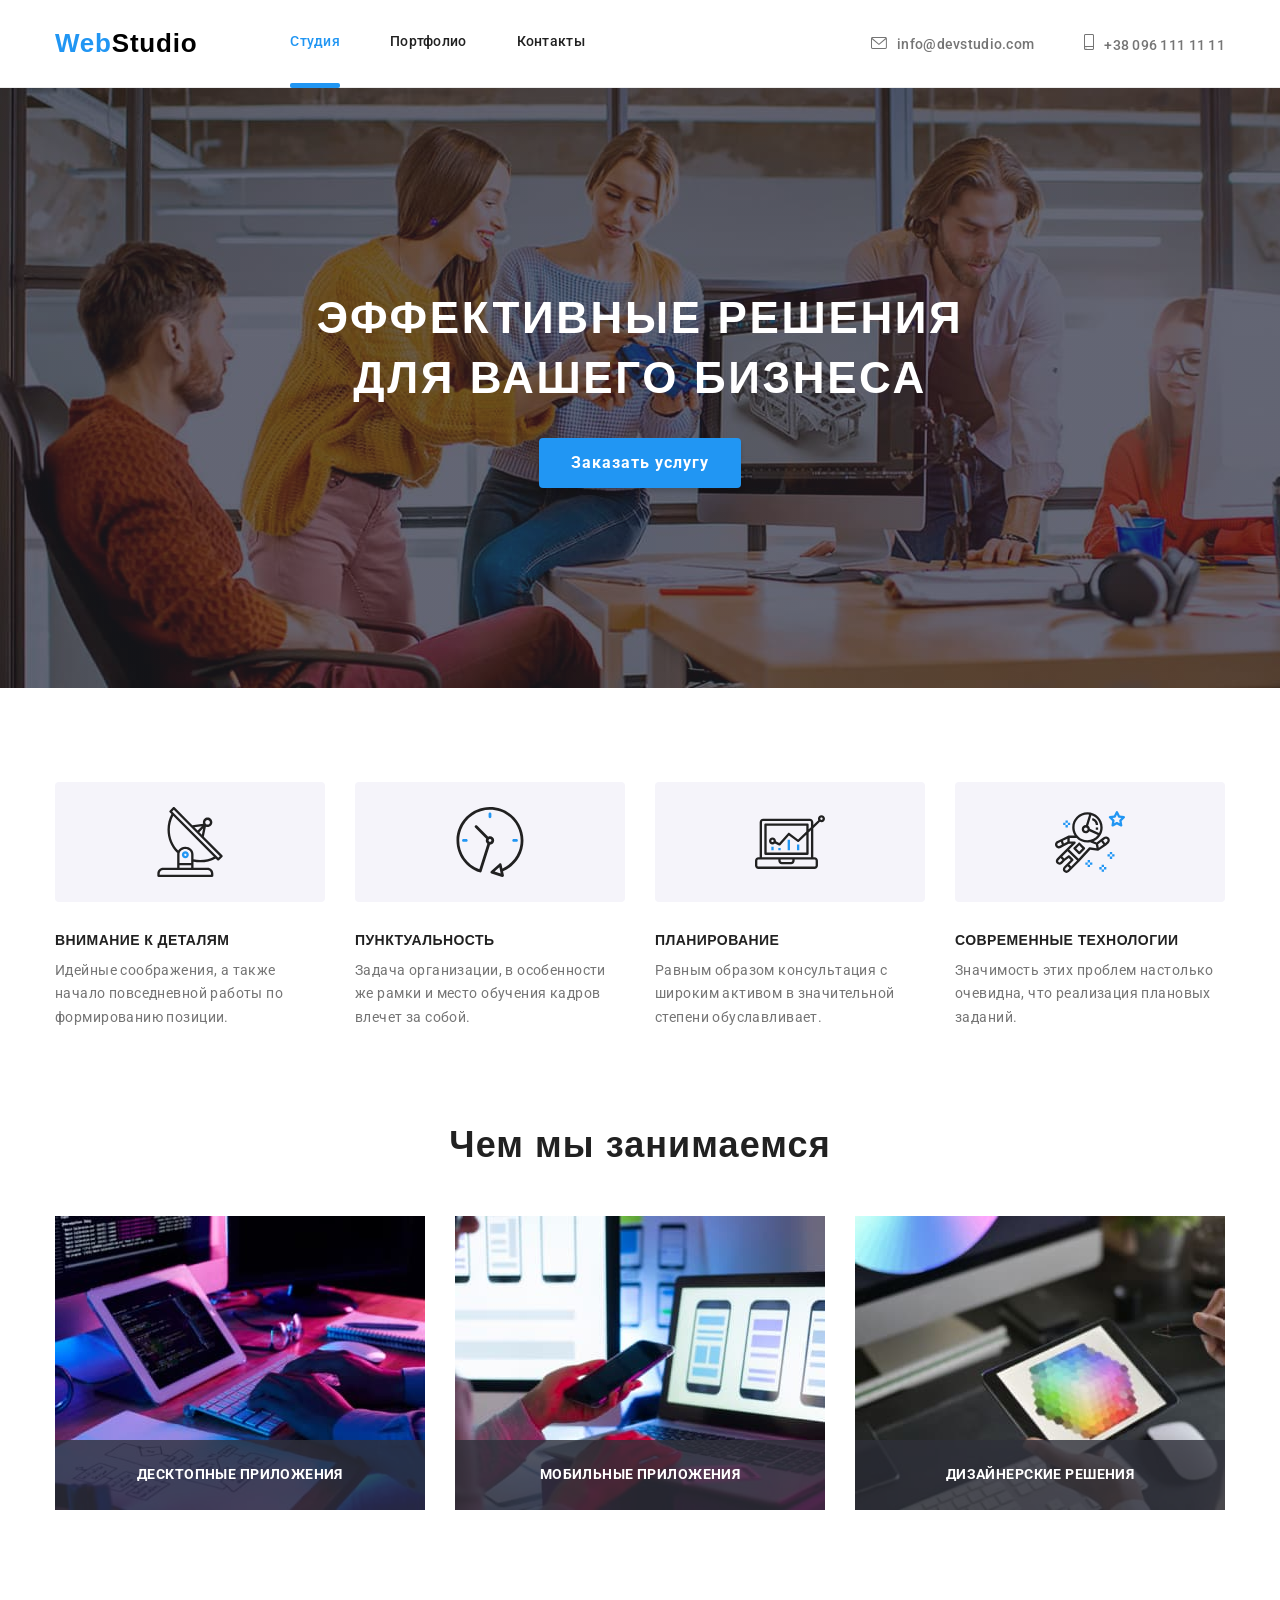
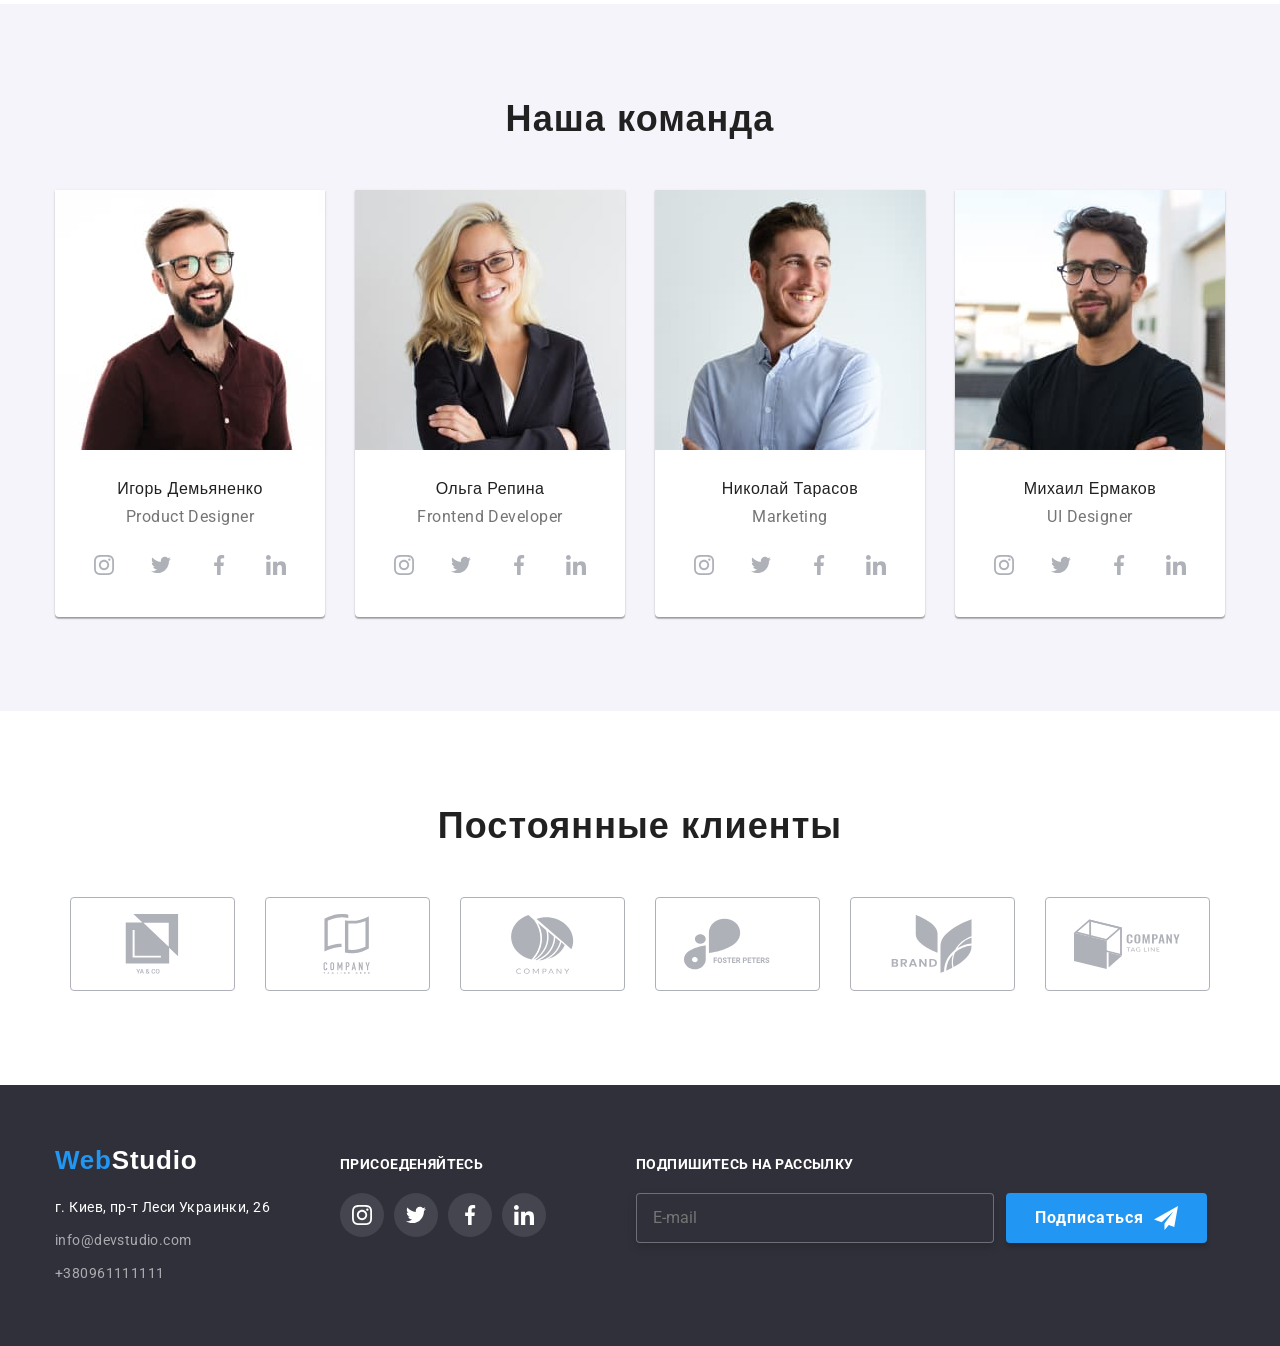
==== commit 53b31992: "Добавляет исправление замечаний" ====
--- a/index.html
+++ b/index.html
@@ -20,7 +20,7 @@
     <!-- Add CSS  -->
     <link rel="stylesheet" href="./css/main.min.css" />
   </head>
-  <body class="body">
+  <body class="body no-scroll">
     <!-- Шапка -->
     <header class="site-header">
       <div class="container header-box">
@@ -61,24 +61,26 @@
         </button>
       </div>
       <!--Mobile menu-->
-      <div class="menu-container js-menu-container">
-        <button type="button" class="menu-toggle js-close-menu">
-          <svg width="40" height="40">
-            <use href="./images/icons.svg#mob-close" class="icon-cross"></use>
-          </svg>
-        </button>
+      <div class="mob-menu js-menu-container">
         <div class="mobmenu-box">
-          <nav class="mobmenu-box__item">
-            <ul class="menu-nav list">
-              <li class="menu-nav__item">
-                <a href="./index.html" class="menu-nav__link menu-nav__link--active"> Студия </a>
-              </li>
-              <li class="menu-nav__item">
-                <a href="./portfolio.html" class="menu-nav__link"> Портфолио </a>
-              </li>
-              <li class="menu-nav__item"><a href="./" class="menu-nav__link"> Контакты </a></li>
-            </ul>
-          </nav>
+          <div class="mobmenu-box__item">
+            <button type="button" class="menu-toggle js-close-menu">
+              <svg width="40" height="40">
+                <use href="./images/icons.svg#mob-close" class="icon-cross"></use>
+              </svg>
+            </button>
+            <nav class="">
+              <ul class="menu-nav list">
+                <li class="menu-nav__item">
+                  <a href="./index.html" class="menu-nav__link menu-nav__link--active"> Студия </a>
+                </li>
+                <li class="menu-nav__item">
+                  <a href="./portfolio.html" class="menu-nav__link"> Портфолио </a>
+                </li>
+                <li class="menu-nav__item"><a href="./" class="menu-nav__link"> Контакты </a></li>
+              </ul>
+            </nav>
+          </div>
           <div class="mobmenu-box__item">
             <ul class="menu-contact list">
               <li class="menu-contact__item">
@@ -166,7 +168,10 @@
                 <label class="order_check">
                   <input class="inp_checkbox" type="checkbox" />
                   <span class="icon_checkbox"></span>
-                  Соглашаюсь с рассылкой и ипринимаю <a class="link" href="#">Условия договора</a>
+                  <span
+                    >Соглашаюсь с рассылкой и ипринимаю
+                    <a class="link" href="#">Условия договора</a></span
+                  >
                 </label>
                 <button type="submit" class="order_btn">Отправить</button>
               </form>
@@ -233,7 +238,12 @@
           <ul class="work">
             <li class="work__item">
               <div class="work-box">
-                <img src="images/box1.jpg" alt="Разработка" width="370" />
+                <img
+                  srcset="images/box1.jpg 1x, images/box1@2x.jpg 2x"
+                  src="images/box1.jpg"
+                  alt="Разработка"
+                  width="370"
+                />
                 <div class="box-label">
                   <p class="text box-label__text">Десктопные приложения</p>
                 </div>
@@ -241,7 +251,12 @@
             </li>
             <li class="work__item work__item--append">
               <div class="work-box">
-                <img src="images/box2.jpg" alt="Разработка" width="370" />
+                <img
+                  srcset="images/box2.jpg 1x, images/box2@2x.jpg 2x"
+                  src="./images/box2.jpg"
+                  alt="Разработка"
+                  width="370"
+                />
                 <div class="box-label">
                   <p class="text box-label__text">Мобильные приложения</p>
                 </div>
@@ -249,7 +264,12 @@
             </li>
             <li class="work__item work__item--append">
               <div class="work-box">
-                <img src="images/box3.jpg" alt="Разработка" width="370" />
+                <img
+                  srcset="images/box3.jpg 1x, images/box3@2x.jpg 2x"
+                  src="images/box3.jpg"
+                  alt="Разработка"
+                  width="370"
+                />
                 <div class="box-label">
                   <p class="text box-label__text">Дизайнерские решения</p>
                 </div>
@@ -474,7 +494,7 @@
       <section class="section">
         <div class="container">
           <h2 class="tittle our-client__tittle">Постоянные клиенты</h2>
-          <ul class="client-post">
+          <ul class="client-post list">
             <li class="client-post__item">
               <a class="client-post__link" href="#"
                 ><svg class="client-post__icon" width="106" height="60">
--- a/css/main.min.css
+++ b/css/main.min.css
@@ -1,2 +1,2 @@
-:root{--title-text-color: #212121;--main-text-color: #757575;--accent-color: #2196f3;--main-bg-color: #ffffff;--secondary-bg-color: #f5f4fa;--footer-bg-color: #2f303a;--main-logo-color: #2196f3;--pf-cart-border-color: #eeeeee;--address-link-footer: rgba(255, 255, 255, 0.6);--btn-bg-color: #f5f4fa;--btn-click-color: #188ce8;--baner-tittle-color: #ffffff;--white-color: #ffffff}.visually-hidden{position:absolute;white-space:nowrap;width:1px;height:1px;overflow:hidden;border:0;padding:0;clip:rect(0 0 0 0);-webkit-clip-path:inset(50%);clip-path:inset(50%);margin:-1px}.body{background-color:var(--main-bg-color);color:var(--title-text-color);font-family:"Roboto",sans-serif}.section{padding-top:60px;padding-bottom:60px}@media screen and (min-width: 1200px){.section{padding-top:94px;padding-bottom:94px}}.container{width:100vw;padding-left:15px;padding-right:15px;margin-left:auto;margin-right:auto}@media screen and (min-width: 480px){.container{width:480px}}@media screen and (min-width: 768px){.container{width:768px}}@media screen and (min-width: 1200px){.container{width:1200px}}.list{list-style:none;padding:0;margin:0}.tittle{font-family:"Raleway",sans-serif;font-weight:700;font-size:36px;line-height:1.16;letter-spacing:0.03em}.text{margin:0;font-size:14px;line-height:1.14;letter-spacing:0.03em;color:var(--main-text-color)}.backdrop{position:fixed;top:0;left:0;width:100%;height:100%;background-color:rgba(0,0,0,0.5);z-index:1;opacity:1;-webkit-transition:opacity 250ms cubic-bezier(0.4, 0, 0.2, 1),visibility 250ms cubic-bezier(0.4, 0, 0.2, 1),-webkit-transform 250ms cubic-bezier(0.4, 0, 0.2, 1);transition:opacity 250ms cubic-bezier(0.4, 0, 0.2, 1),visibility 250ms cubic-bezier(0.4, 0, 0.2, 1),-webkit-transform 250ms cubic-bezier(0.4, 0, 0.2, 1);transition:transform 250ms cubic-bezier(0.4, 0, 0.2, 1),opacity 250ms cubic-bezier(0.4, 0, 0.2, 1),visibility 250ms cubic-bezier(0.4, 0, 0.2, 1);transition:transform 250ms cubic-bezier(0.4, 0, 0.2, 1),opacity 250ms cubic-bezier(0.4, 0, 0.2, 1),visibility 250ms cubic-bezier(0.4, 0, 0.2, 1),-webkit-transform 250ms cubic-bezier(0.4, 0, 0.2, 1)}.backdrop.is-hidden{opacity:0;pointer-events:none;visibility:hidden}.backdrop.is-hidden .modal{-webkit-transform:translate(-50%, -50%) scale(0.5);transform:translate(-50%, -50%) scale(0.5)}.modal{position:absolute;top:50%;left:50%;-webkit-transform:translate(-50%, -50%) scale(1);transform:translate(-50%, -50%) scale(1);width:528px;padding:40px;background-color:var(--white-color);-webkit-transition:-webkit-transform 250ms cubic-bezier(0.4, 0, 0.2, 1);transition:-webkit-transform 250ms cubic-bezier(0.4, 0, 0.2, 1);transition:transform 250ms cubic-bezier(0.4, 0, 0.2, 1);transition:transform 250ms cubic-bezier(0.4, 0, 0.2, 1), -webkit-transform 250ms cubic-bezier(0.4, 0, 0.2, 1)}.btn-close{position:fixed;right:8px;top:8px;display:-webkit-box;display:-ms-flexbox;display:flex;-webkit-box-align:center;-ms-flex-align:center;align-items:center;-webkit-box-pack:center;-ms-flex-pack:center;justify-content:center;width:30px;height:30px;background:#ffffff;border:1px solid rgba(0,0,0,0.1);border-radius:50%}.icon-close{fill:currentColor;-webkit-transition:fill 250ms cubic-bezier(0.4, 0, 0.2, 1);transition:fill 250ms cubic-bezier(0.4, 0, 0.2, 1)}.btn-close:hover .icon-close{fill:var(--accent-color)}.modal_tittle{margin-top:0;margin-bottom:12px;font-weight:700;font-size:20px;line-height:23px;text-align:center;letter-spacing:0.03em;color:var(--title-text-color)}.order_form{display:-webkit-box;display:-ms-flexbox;display:flex;-webkit-box-orient:vertical;-webkit-box-direction:normal;-ms-flex-direction:column;flex-direction:column}.box_input{position:relative;display:-webkit-box;display:-ms-flexbox;display:flex;-webkit-box-orient:vertical;-webkit-box-direction:normal;-ms-flex-direction:column;flex-direction:column;-webkit-box-align:start;-ms-flex-align:start;align-items:flex-start;margin-bottom:10px;font-weight:400;font-size:12px;line-height:1.16;letter-spacing:0.01em;color:var(--main-text-color)}.form_input{width:100%;height:40px;margin-top:4px;padding-top:11px;padding-bottom:11px;padding-left:42px;border:1px solid;border-color:rgba(33,33,33,0.2);border-radius:4px;outline:0;-webkit-transform:border-color 250ms cubic-bezier(0.4, 0, 0.2, 1);transform:border-color 250ms cubic-bezier(0.4, 0, 0.2, 1)}.form_input:focus ~ .form-icon,.form_input:hover ~ .form-icon{fill:var(--accent-color)}.form_input:focus,.form_input:hover{border-color:var(--main-logo-color)}.form_comment{width:100%;margin-top:4px;padding-top:11px;padding-bottom:11px;padding-left:12px;border:1px solid;border-color:rgba(33,33,33,0.2);border-radius:4px;outline:0;resize:none;-webkit-transform:border-color 250ms cubic-bezier(0.4, 0, 0.2, 1);transform:border-color 250ms cubic-bezier(0.4, 0, 0.2, 1)}.form_comment:focus,.form_comment:hover{border-color:var(--main-logo-color)}.form-icon{position:absolute;top:50%;left:12px;display:inline-block;width:18px;height:18px;-webkit-transform:fill 250ms cubic-bezier(0.4, 0, 0.2, 1);transform:fill 250ms cubic-bezier(0.4, 0, 0.2, 1)}.order_check{display:-webkit-box;display:-ms-flexbox;display:flex;-webkit-box-align:center;-ms-flex-align:center;align-items:center;-webkit-box-pack:center;-ms-flex-pack:center;justify-content:center;margin-bottom:30px;font-weight:400;font-size:14px;line-height:1.71;letter-spacing:0.03em;color:var(--main-text-color)}.inp_checkbox{-webkit-appearance:none;-moz-appearance:none;appearance:none;position:absolute}.inp_checkbox:checked ~ .icon_checkbox{border-color:var(--accent-color);background-color:var(--accent-color);background-image:url(../images/icon_check.svg);background-size:contain;background-repeat:no-repeat;background-origin:border-box}.icon_checkbox{display:inline-block;width:15px;height:15px;margin-right:7px;border:2px solid var(--title-text-color);border-radius:4px}.order_check .link{margin-left:5px;color:var(--accent-color)}.order_btn{width:200px;height:50px;padding:10px 55px;margin-left:auto;margin-right:auto;-webkit-box-shadow:0px 4px 4px rgba(0,0,0,0.15);box-shadow:0px 4px 4px rgba(0,0,0,0.15);border-radius:4px;background-color:var(--btn-click-color);font-weight:700;font-size:16px;line-height:1.88;letter-spacing:0.06em;color:var(--white-color)}.logo{text-decoration:none;color:var(--main-logo-color);font-family:"Raleway",sans-serif;font-weight:bold;font-size:26px;line-height:1.2;letter-spacing:0.03em}@media screen and (min-width: 768px){.logo{margin-right:88px}}@media screen and (min-width: 1200px){.logo{margin-right:93px}}.logo_head{color:#000000}.logo_footer{color:var(--white-color)}.button{font-weight:700;font-size:16px;line-height:1.87;letter-spacing:0.06em;cursor:pointer;-webkit-box-shadow:0px 4px 4px rgba(0,0,0,0.15);box-shadow:0px 4px 4px rgba(0,0,0,0.15);border-radius:4px;border:none;color:var(--white-color)}.site-header{border-bottom:1px solid #ececec}.header-box{display:-webkit-box;display:-ms-flexbox;display:flex;-webkit-box-align:center;-ms-flex-align:center;align-items:center}@media screen and (max-width: 768px){.header-box{padding-top:16px;padding-bottom:16px}}@media screen and (min-width: 768px){.header-box{padding-top:0px;padding-bottom:0px}}.site-nav{display:none}@media screen and (min-width: 480px){.site-nav{display:none}}@media screen and (min-width: 768px){.site-nav{display:-webkit-box;display:-ms-flexbox;display:flex;-webkit-box-align:center;-ms-flex-align:center;align-items:center}}@media screen and (min-width: 1200px){.site-nav{display:-webkit-box;display:-ms-flexbox;display:flex;-webkit-box-align:center;-ms-flex-align:center;align-items:center}}.header-nav{list-style:none;padding-left:0}@media screen and (min-width: 768px){.header-nav{display:-webkit-box;display:-ms-flexbox;display:flex;margin:0}}@media screen and (min-width: 1200px){.header-nav{display:-webkit-box;display:-ms-flexbox;display:flex;margin:0}}@media screen and (min-width: 768px){.header-nav__item{display:block;padding-top:32px;padding-bottom:32px}}@media screen and (min-width: 1200px){.header-nav__item{display:block;padding-top:32px;padding-bottom:32px}}@media screen and (min-width: 768px){.header-nav__item--append{margin-left:50px}}@media screen and (min-width: 1200px){.header-nav__item--append{margin-left:50px}}.header-nav__link{text-decoration:none;font-weight:500;font-size:14px;line-height:1.15;letter-spacing:0.02em;color:var(--title-text-color);-webkit-transition:color 250ms cubic-bezier(0.4, 0, 0.2, 1);transition:color 250ms cubic-bezier(0.4, 0, 0.2, 1)}.header-nav__link--active{color:var(--accent-color)}.header-nav__link--active::after{position:relative;left:0;top:33px;content:'';display:block;width:100%;height:5px;background-color:var(--accent-color);border-radius:2px}.header-nav__link:hover,.header-nav__link:focus{color:var(--accent-color)}.contact-list{display:none;list-style:none;padding-left:0}@media screen and (min-width: 480px){.contact-list{display:none}}@media screen and (min-width: 768px){.contact-list{display:-webkit-box;display:-ms-flexbox;display:flex;-webkit-box-orient:vertical;-webkit-box-direction:normal;-ms-flex-direction:column;flex-direction:column;margin:0 0 0 auto}}@media screen and (min-width: 1200px){.contact-list{display:-webkit-box;display:-ms-flexbox;display:flex;-webkit-box-orient:horizontal;-webkit-box-direction:normal;-ms-flex-direction:row;flex-direction:row;margin:0 0 0 auto}}@media screen and (min-width: 1200px){.contact-list__item{display:-webkit-inline-box;display:-ms-inline-flexbox;display:inline-flex;-webkit-box-align:center;-ms-flex-align:center;align-items:center;padding-top:32px;padding-bottom:32px}}@media screen and (min-width: 1200px){.contact-list__item--append{margin-left:50px}}.contact-list__link{text-decoration:none;font-weight:500;font-size:14px;line-height:1.15;letter-spacing:0.02em;color:var(--main-text-color);-webkit-transition:color 250ms cubic-bezier(0.4, 0, 0.2, 1);transition:color 250ms cubic-bezier(0.4, 0, 0.2, 1)}.contact-list__link:hover,.contact-list__link:focus{color:var(--accent-color)}.contact_list__icon{margin-right:10px;fill:currentColor;-webkit-transition:fill 250ms cubic-bezier(0.4, 0, 0.2, 1);transition:fill 250ms cubic-bezier(0.4, 0, 0.2, 1)}.contact_list__icon:hover,.contact_list__icon:focus{fill:currentColor}.menu-toggle{min-height:40px;min-width:40px;display:-webkit-box;display:-ms-flexbox;display:flex;-webkit-box-align:center;-ms-flex-align:center;align-items:center;-webkit-box-pack:center;-ms-flex-pack:center;justify-content:center;margin:0;padding:0;background-color:transparent;cursor:pointer;border:none;border-radius:50%;outline:none}.js-open-menu{display:block;color:#212121;background-color:transparent;margin-left:auto;margin-top:10px;margin-right:15px;border:none}@media screen and (min-width: 768px){.js-open-menu{display:none}}.banner{height:400px;background-color:var(--footer-bg-color);text-align:center;padding-top:118px;padding-bottom:118px;margin-left:auto;margin-right:auto;background-image:-webkit-gradient(linear, left top, left bottom, from(rgba(47,48,58,0.4)), to(rgba(47,48,58,0.4))),url(../images/banner-mob.jpg);background-image:linear-gradient(rgba(47,48,58,0.4), rgba(47,48,58,0.4)),url(../images/banner-mob.jpg);background-size:480px;background-repeat:no-repeat}@media screen and (min-width: 480px){.banner{max-width:480px;padding-top:118px;padding-bottom:118px;background-image:-webkit-gradient(linear, left top, left bottom, from(rgba(47,48,58,0.4)), to(rgba(47,48,58,0.4))),url(../images/banner-mob.jpg);background-image:linear-gradient(rgba(47,48,58,0.4), rgba(47,48,58,0.4)),url(../images/banner-mob.jpg);background-size:480px}}@media screen and (min-width: 480px) and (min-device-pixel-ratio: 2), screen and (min-width: 480px) and (-webkit-min-device-pixel-ratio: 2), screen and (min-width: 480px) and (min-resolution: 192dpi), screen and (min-width: 480px) and (min-resolution: 2dppx){.banner{background-image:url("../images/banner-mob@2x.jpg")}}@media screen and (min-width: 768px){.banner{max-width:768px;background-image:-webkit-gradient(linear, left top, left bottom, from(rgba(47,48,58,0.4)), to(rgba(47,48,58,0.4))),url(../images/banner-tab.jpg);background-image:linear-gradient(rgba(47,48,58,0.4), rgba(47,48,58,0.4)),url(../images/banner-tab.jpg);background-size:768px}}@media screen and (min-width: 768px) and (min-device-pixel-ratio: 2), screen and (min-width: 768px) and (-webkit-min-device-pixel-ratio: 2), screen and (min-width: 768px) and (min-resolution: 192dpi), screen and (min-width: 768px) and (min-resolution: 2dppx){.banner{background-image:url("../images/banner-tab@2x.jpg")}}@media screen and (min-width: 1200px){.banner{max-width:1600px;height:600px;padding-top:200px;padding-bottom:200px;background-image:-webkit-gradient(linear, left top, left bottom, from(rgba(47,48,58,0.4)), to(rgba(47,48,58,0.4))),url(../images/banner-desk.jpg);background-image:linear-gradient(rgba(47,48,58,0.4), rgba(47,48,58,0.4)),url(../images/banner-desk.jpg);background-size:1600px}}@media screen and (min-width: 1200px) and (min-device-pixel-ratio: 2), screen and (min-width: 1200px) and (-webkit-min-device-pixel-ratio: 2), screen and (min-width: 1200px) and (min-resolution: 192dpi), screen and (min-width: 1200px) and (min-resolution: 2dppx){.banner{background-image:url("../images/banner-desk@2x.jpg")}}.banner__tittle{font-weight:900;font-size:26px;line-height:1.62;letter-spacing:0.06em;text-transform:uppercase;color:var(--baner-tittle-color);margin-bottom:30px;margin-top:0}@media screen and (min-width: 1200px){.banner__tittle{font-size:44px;line-height:1.36}}.banner__btn{background-color:var(--accent-color);color:var(--baner-tittle-color);padding-top:10px;padding-right:32px;padding-bottom:10px;padding-left:32px}.banner__btn:active{background-color:var(--btn-click-color)}.peculiar{padding-bottom:0}.pec-post{list-style:none;margin:0;padding-left:0}@media screen and (min-width: 768px){.pec-post{display:-webkit-box;display:-ms-flexbox;display:flex;-ms-flex-wrap:wrap;flex-wrap:wrap}}@media screen and (min-width: 1200px){.pec-post{display:-webkit-box;display:-ms-flexbox;display:flex}}@media screen and (min-width: 768px){.pec-post__item{width:calc((768px - 2 * 30px) / 2)}}@media screen and (min-width: 1200px){.pec-post__item{width:calc((1200px - 4 * 30px) / 4)}}.pec-post__item--append{margin-top:30px}@media screen and (min-width: 768px){.pec-post__item--append{margin-top:0}.pec-post__item--append:nth-child(2n){margin-left:30px}.pec-post__item--append:nth-child(3){margin-top:30px}.pec-post__item--append:nth-child(4){margin-top:30px}}@media screen and (min-width: 1200px){.pec-post__item--append{margin-left:30px}.pec-post__item--append:nth-child(3){margin-top:0}.pec-post__item--append:nth-child(4){margin-top:0}}.pec-box{display:-webkit-box;display:-ms-flexbox;display:flex;-webkit-box-align:center;-ms-flex-align:center;align-items:center;-webkit-box-pack:center;-ms-flex-pack:center;justify-content:center;height:120px;margin-bottom:30px;background-color:var(--secondary-bg-color);border-radius:4px}@media screen and (min-width: 480px){.pec-box{width:100%}}@media screen and (min-width: 768px){.pec-box{width:100%}}@media screen and (min-width: 1200px){.pec-box{width:270px}}.pec-box__icon{width:70px;height:70px}.pec-post__tittle{font-size:14px;letter-spacing:0.03em;text-transform:uppercase;margin-top:0px;margin-bottom:10px}@media screen and (max-width: 767px){.pec-post__tittle{text-align:center}}.pec-post__text{line-height:1.7;margin:0}.work__tittle{display:none;text-align:center;margin-top:0;margin-bottom:50px}@media screen and (min-width: 480px){.work__tittle{display:none}}@media screen and (min-width: 768px){.work__tittle{display:none}}@media screen and (min-width: 1200px){.work__tittle{display:block}}.work{display:none;list-style:none;margin:0;padding-left:0}@media screen and (min-width: 1200px){.work{display:-webkit-box;display:-ms-flexbox;display:flex}}.work__item--append{margin-left:30px}.work-box{position:relative;width:370px;height:294px}.box-label{position:absolute;left:0;bottom:0;display:-webkit-box;display:-ms-flexbox;display:flex;-webkit-box-align:center;-ms-flex-align:center;align-items:center;-webkit-box-pack:center;-ms-flex-pack:center;justify-content:center;width:100%;height:70px;background:rgba(47,48,58,0.8)}.box-label__text{font-weight:700;text-transform:uppercase;color:var(--white-color)}.our-team{background-color:var(--secondary-bg-color)}.our-team__tittle{text-align:center;margin-top:0;margin-bottom:50px}.pers-cart{display:-webkit-box;display:-ms-flexbox;display:flex;-ms-flex-wrap:wrap;flex-wrap:wrap;text-align:center;list-style:none;margin:0;padding-left:0}.pers-cart__item{background:#ffffff;-webkit-box-shadow:0px 1px 3px rgba(0,0,0,0.12),0px 1px 1px rgba(0,0,0,0.14),0px 2px 1px rgba(0,0,0,0.2);box-shadow:0px 1px 3px rgba(0,0,0,0.12),0px 1px 1px rgba(0,0,0,0.14),0px 2px 1px rgba(0,0,0,0.2);border-radius:0px 0px 4px 4px}@media screen and (min-width: 768px){.pers-cart__item{width:calc((768px - 2 * 30px) / 2)}}@media screen and (min-width: 1200px){.pers-cart__item{width:calc((1200px - 4 * 30px) / 4)}}.pers-cart__item--append{margin-top:30px}@media screen and (min-width: 768px){.pers-cart__item--append{margin-top:0}.pers-cart__item--append:nth-child(2n){margin-left:30px}.pers-cart__item--append:nth-child(3){margin-top:30px}.pers-cart__item--append:nth-child(4){margin-top:30px}}@media screen and (min-width: 1200px){.pers-cart__item--append{margin-left:30px}.pers-cart__item--append:nth-child(3){margin-top:0}.pers-cart__item--append:nth-child(4){margin-top:0}}.pers-label{padding-top:30px;padding-bottom:30px;padding-right:24px;padding-left:24px}.pers-label__name{font-weight:500;font-size:16px;line-height:1.18;margin-top:0;margin-bottom:10px}.pers-label__prof{font-size:16px;line-height:1.18;margin-top:0;margin-bottom:16px;color:var(--main-text-color)}.pers-social{display:-webkit-box;display:-ms-flexbox;display:flex;-webkit-box-align:center;-ms-flex-align:center;align-items:center;-webkit-box-pack:center;-ms-flex-pack:center;justify-content:center;margin:0;padding-left:0;list-style:none}@media screen and (min-width: 1200px){.pers-social{-webkit-box-pack:space-evenly;-ms-flex-pack:space-evenly;justify-content:space-evenly}}.pers-social__link{display:-webkit-box;display:-ms-flexbox;display:flex;-webkit-box-align:center;-ms-flex-align:center;align-items:center;-webkit-box-pack:center;-ms-flex-pack:center;justify-content:center;width:44px;height:44px;border-radius:50%;color:#afb1b8;-webkit-transition:background-color 250ms cubic-bezier(0.4, 0, 0.2, 1);transition:background-color 250ms cubic-bezier(0.4, 0, 0.2, 1)}.pers-social__link:hover,.pers-social__link:focus{background-color:var(--accent-color)}.pers-social__link:hover .pers-social__icon,.pers-social__link:focus .pers-social__icon{fill:#ffffff}.pers-social__link--append{margin-left:10px}.pers-social__icon{fill:currentColor;-webkit-transition:fill 250ms cubic-bezier(0.4, 0, 0.2, 1);transition:fill 250ms cubic-bezier(0.4, 0, 0.2, 1)}.our-client__tittle{text-align:center;margin-top:0;margin-bottom:50px}.client-post{padding-left:0;display:-webkit-box;display:-ms-flexbox;display:flex;-ms-flex-wrap:wrap;flex-wrap:wrap;-ms-flex-pack:distribute;justify-content:space-around}@media screen and (min-width: 1200px){.client-post{display:-webkit-box;display:-ms-flexbox;display:flex;margin:0}}.client-post__item{display:-webkit-box;display:-ms-flexbox;display:flex;-ms-flex-pack:distribute;justify-content:space-around;width:170px;height:92px;border:1px solid;border-color:#afb1b8;border-radius:4px;-webkit-transition:border-color 250ms cubic-bezier(0.4, 0, 0.2, 1);transition:border-color 250ms cubic-bezier(0.4, 0, 0.2, 1)}.client-post__item:hover,.client-post__item:focus{border-color:var(--accent-color)}@media screen and (min-width: 480px){width:calc((480px - 2 * 30px) / 2);margin:0}@media screen and (min-width: 768px){width:calc((768px - 3 * 30px) / 3)}@media screen and (min-width: 1200px){width:calc((1200px - 6 * 30px) / 6)}.client-post__item--append{margin-top:30px}@media screen and (min-width: 480px){.client-post__item--append{margin-top:0}.client-post__item--append:nth-child(2n){margin-left:30px}.client-post__item--append:nth-child(n+3){margin-top:30px}}@media screen and (min-width: 768px){.client-post__item--append{margin-top:0}.client-post__item--append:nth-child(n+2){margin-left:30px}.client-post__item--append:nth-child(4){margin-left:0}.client-post__item--append:nth-child(3){margin-top:0}.client-post__item--append:nth-child(n+4){margin-top:30px}}@media screen and (min-width: 1200px){.client-post__item--append{margin-left:30px;margin-top:0}.client-post__item--append:nth-child(n+4){margin-top:0px}.client-post__item--append:nth-child(4){margin-left:30px}}.client-post__link{display:-webkit-box;display:-ms-flexbox;display:flex;-webkit-box-align:center;-ms-flex-align:center;align-items:center;-webkit-box-pack:center;-ms-flex-pack:center;justify-content:center;width:170px;height:92px;color:#afb1b8;-webkit-transition:color 250ms cubic-bezier(0.4, 0, 0.2, 1);transition:color 250ms cubic-bezier(0.4, 0, 0.2, 1)}.client-post__link:hover,.client-post__link:focus{color:var(--accent-color)}.client-post__icon{fill:currentColor}.footer{background-color:var(--footer-bg-color);padding-top:60px;padding-bottom:60px}.footer-box{display:-webkit-box;display:-ms-flexbox;display:flex;-webkit-box-orient:vertical;-webkit-box-direction:normal;-ms-flex-direction:column;flex-direction:column;-webkit-box-align:center;-ms-flex-align:center;align-items:center;text-align:center}@media screen and (min-width: 480px){.footer-box{display:-webkit-box;display:-ms-flexbox;display:flex;-webkit-box-orient:vertical;-webkit-box-direction:normal;-ms-flex-direction:column;flex-direction:column;-webkit-box-align:center;-ms-flex-align:center;align-items:center;text-align:center}}@media screen and (min-width: 768px){.footer-box{-webkit-box-align:center;-ms-flex-align:center;align-items:center;text-align:center}}@media screen and (min-width: 1200px){.footer-box{display:-webkit-box;display:-ms-flexbox;display:flex;-webkit-box-orient:horizontal;-webkit-box-direction:normal;-ms-flex-direction:row;flex-direction:row;-webkit-box-align:baseline;-ms-flex-align:baseline;align-items:baseline;text-align:start}}.footer-box__item--prepend{margin-bottom:60px}@media screen and (min-width: 480px){.footer-box__item--prepend{margin-bottom:60px}}@media screen and (min-width: 768px){.footer-box__item--prepend{margin-bottom:0;margin-right:165px}}@media screen and (min-width: 1200px){.footer-box__item--prepend{margin-right:70px}}.footer-box__item--append{margin-top:60px}@media screen and (min-width: 480px){.footer-box__item--append{margin-top:60px}}@media screen and (min-width: 768px){.footer-box__item--append{margin-top:0}}@media screen and (min-width: 1200px){.footer-box__item--append{margin-left:90px}}.footer-address{margin-top:20px}.address-post{padding-left:0}@media screen and (min-width: 1200px){.address-post__item{display:-webkit-box;display:-ms-flexbox;display:flex;-webkit-box-align:baseline;-ms-flex-align:baseline;align-items:baseline}}.footer-address__text{font-style:normal;line-height:1.71;color:var(--white-color);margin-top:0;margin-bottom:9px}.address-post__link{font-style:normal;text-decoration:none;font-size:14px;line-height:1.71;letter-spacing:0.03em;color:var(--address-link-footer);margin-top:0}.address-post__item--prepend{margin-bottom:8px}@media screen and (min-width: 1200px){.address-post__item--prepend{margin-top:0;margin-bottom:9px}}.footer-box__tittle{font-weight:700;text-transform:uppercase;color:var(--white-color);margin-top:0;margin-bottom:20px}.footer-soclist{display:-webkit-box;display:-ms-flexbox;display:flex;text-align:center;padding-left:0;margin:0}.footer-soclist__item{display:block;width:44px;height:44px;border-radius:50%;padding:12px;background-color:rgba(255,255,255,0.1);-webkit-transition:background-color 250ms cubic-bezier(0.4, 0, 0.2, 1);transition:background-color 250ms cubic-bezier(0.4, 0, 0.2, 1)}.footer-soclist__item:hover,.footer-soclist__item:focus{background-color:var(--accent-color)}.footer-soclist__link{color:var(--white-color)}.footer-soclist__icon{fill:currentColor}.footer-soclist__item--prepend{margin-right:10px}.footer-box__form{display:-webkit-box;display:-ms-flexbox;display:flex;-webkit-box-orient:vertical;-webkit-box-direction:normal;-ms-flex-direction:column;flex-direction:column;-webkit-box-align:center;-ms-flex-align:center;align-items:center}@media screen and (min-width: 1200px){.footer-box__form{display:-webkit-inline-box;display:-ms-inline-flexbox;display:inline-flex;-webkit-box-orient:horizontal;-webkit-box-direction:normal;-ms-flex-direction:row;flex-direction:row;-webkit-box-align:center;-ms-flex-align:center;align-items:center;-webkit-box-pack:center;-ms-flex-pack:center;justify-content:center}}.footer-box__input{width:358px;padding:15px 16px;border:1px solid rgba(255,255,255,0.3);-webkit-filter:drop-shadow(0px 4px 4px rgba(0,0,0,0.15));filter:drop-shadow(0px 4px 4px rgba(0,0,0,0.15));border-radius:4px;background-color:var(--footer-bg-color);color:var(--main-text-color)}@media screen and (max-width: 479px){.footer-box__input{width:100%}}.footer-box__btn{display:-webkit-box;display:-ms-flexbox;display:flex;-webkit-box-align:center;-ms-flex-align:center;align-items:center;-webkit-box-pack:center;-ms-flex-pack:center;justify-content:center;margin-top:20px;padding:10px 29px;background:var(--accent-color)}@media screen and (min-width: 1200px){.footer-box__btn{margin-top:0;margin-left:12px}}.btn__icon--append{margin-left:10px;width:24px;height:24px}.logo--center{text-align:center;margin:0}@media screen and (min-width: 768px){.tab-flex{display:-webkit-inline-box;display:-ms-inline-flexbox;display:inline-flex;-webkit-box-align:center;-ms-flex-align:center;align-items:center;margin-bottom:60px}}@media screen and (min-width: 1200px){.tab-flex{margin-bottom:0}}.pf-filter{display:-webkit-box;display:-ms-flexbox;display:flex;-ms-flex-wrap:wrap;flex-wrap:wrap;-webkit-box-pack:center;-ms-flex-pack:center;justify-content:center;margin-top:0;margin-bottom:50px;padding-left:0}@media screen and (max-width: 767px){.pf-filter{-webkit-box-pack:start;-ms-flex-pack:start;justify-content:start}}.pf-filter__item--append{margin-left:8px}@media screen and (max-width: 767px){.pf-filter__item--append{margin-top:15px}}.pf-filter__btn{background-color:var(--btn-bg-color);border-radius:4px;font-weight:500;font-size:16px;line-height:1.62;text-align:center;letter-spacing:0.03em;color:var(--title-text-color);padding-top:6px;padding-right:22px;padding-bottom:6px;padding-left:22px;-webkit-transition:background-color 250ms cubic-bezier(0.4, 0, 0.2, 1),color 250ms cubic-bezier(0.4, 0, 0.2, 1),-webkit-box-shadow 250ms cubic-bezier(0.4, 0, 0.2, 1);transition:background-color 250ms cubic-bezier(0.4, 0, 0.2, 1),color 250ms cubic-bezier(0.4, 0, 0.2, 1),-webkit-box-shadow 250ms cubic-bezier(0.4, 0, 0.2, 1);transition:background-color 250ms cubic-bezier(0.4, 0, 0.2, 1),color 250ms cubic-bezier(0.4, 0, 0.2, 1),box-shadow 250ms cubic-bezier(0.4, 0, 0.2, 1);transition:background-color 250ms cubic-bezier(0.4, 0, 0.2, 1),color 250ms cubic-bezier(0.4, 0, 0.2, 1),box-shadow 250ms cubic-bezier(0.4, 0, 0.2, 1),-webkit-box-shadow 250ms cubic-bezier(0.4, 0, 0.2, 1)}.pf-filter__btn:hover,.pf-filter__btn:focus{background-color:var(--accent-color);color:var(--white-color);-webkit-box-shadow:0px 3px 1px rgba(0,0,0,0.1),0px 1px 2px rgba(0,0,0,0.08),0px 2px 2px rgba(0,0,0,0.12);box-shadow:0px 3px 1px rgba(0,0,0,0.1),0px 1px 2px rgba(0,0,0,0.08),0px 2px 2px rgba(0,0,0,0.12)}.product-cart__wraper{display:-webkit-box;display:-ms-flexbox;display:flex;-ms-flex-wrap:wrap;flex-wrap:wrap;list-style:none;margin:-15px;padding:0}.product-cart{width:100vw;margin:15px}.product-cart:hover .product-cart__overlay{-webkit-transform:translateY(0);transform:translateY(0)}@media screen and (min-width: 480px){.product-cart{width:450px}}@media screen and (min-width: 768px){.product-cart{width:calc((768px - 2 * 30px) / 2)}}@media screen and (min-width: 1200px){.product-cart{width:calc((1200px - 3 * 30px) / 3)}}.cart-header{position:relative;overflow:hidden}.product-cart__overlay{position:absolute;top:0;left:0;display:-webkit-box;display:-ms-flexbox;display:flex;-webkit-box-align:center;-ms-flex-align:center;align-items:center;-webkit-box-pack:center;-ms-flex-pack:center;justify-content:center;width:100%;height:100%;background:rgba(33,150,243,0.9);padding-left:24px;padding-right:24px;-webkit-transform:translateY(100%);transform:translateY(100%);-webkit-transition:-webkit-transform 250ms cubic-bezier(0.4, 0, 0.2, 1);transition:-webkit-transform 250ms cubic-bezier(0.4, 0, 0.2, 1);transition:transform 250ms cubic-bezier(0.4, 0, 0.2, 1);transition:transform 250ms cubic-bezier(0.4, 0, 0.2, 1), -webkit-transform 250ms cubic-bezier(0.4, 0, 0.2, 1)}.cart-header__text{margin:0;font-weight:400;font-size:18px;line-height:1.56;letter-spacing:0.03em;color:var(--white-color)}@media screen and (max-width: 479px){.cart-header__text{font-size:16px}}.cart-footer{border-left:1px solid #eeeeee;border-right:1px solid #eeeeee;border-bottom:1px solid #eeeeee;padding-top:20px;padding-right:24px;padding-bottom:20px;padding-left:24px}.product-cart__link{display:block;text-decoration:none;-webkit-transition:-webkit-box-shadow 250ms cubic-bezier(0.4, 0, 0.2, 1);transition:-webkit-box-shadow 250ms cubic-bezier(0.4, 0, 0.2, 1);transition:box-shadow 250ms cubic-bezier(0.4, 0, 0.2, 1);transition:box-shadow 250ms cubic-bezier(0.4, 0, 0.2, 1), -webkit-box-shadow 250ms cubic-bezier(0.4, 0, 0.2, 1)}.product-cart__link:hover,.product-cart__link:focus{-webkit-box-shadow:0px 1px 1px rgba(0,0,0,0.12),0px 4px 4px rgba(0,0,0,0.06),1px 4px 6px rgba(0,0,0,0.16);box-shadow:0px 1px 1px rgba(0,0,0,0.12),0px 4px 4px rgba(0,0,0,0.06),1px 4px 6px rgba(0,0,0,0.16)}.cart-footer__name{font-weight:700;font-size:18px;line-height:2;letter-spacing:0.06em;color:var(--title-text-color);margin-top:0;margin-bottom:4px}.cart-footer__products{font-size:16px;line-height:1.87;letter-spacing:0.03em;color:var(--main-text-color);margin-top:0;margin-bottom:0}.menu-container{position:fixed;top:0;left:0;width:100%;height:100%;background-color:#fff;z-index:999;opacity:1;-webkit-transform:translateX(100%);transform:translateX(100%);-webkit-transition:-webkit-transform 250ms ease-in-out;transition:-webkit-transform 250ms ease-in-out;transition:transform 250ms ease-in-out;transition:transform 250ms ease-in-out, -webkit-transform 250ms ease-in-out}.menu-container.is-open{-webkit-transform:translateX(0);transform:translateX(0)}.js-close-menu{display:block;color:#212121;background-color:transparent;margin-left:auto;margin-top:10px;margin-right:15px;border:none}.icon-menu{color:currentColor}.icon-cross{color:currentColor}.mobmenu-box{display:-webkit-box;display:-ms-flexbox;display:flex;-webkit-box-orient:vertical;-webkit-box-direction:normal;-ms-flex-direction:column;flex-direction:column;-webkit-box-pack:justify;-ms-flex-pack:justify;justify-content:space-between;overflow:auto;height:100%;max-width:480px;padding-bottom:48px;padding-left:40px}.menu-nav__item:not(:last-child){margin-bottom:32px}.menu-nav__link{text-decoration:none;color:#212121;font-size:40px;font-weight:500;line-height:1.18;text-align:center;letter-spacing:0.02em;-webkit-transition:color 250ms cubic-bezier(0.4, 0, 0.2, 1);transition:color 250ms cubic-bezier(0.4, 0, 0.2, 1)}.menu-nav__link:hover,.menu-nav__link:focus{color:var(--accent-color)}.menu-nav__link--active{color:var(--accent-color)}.menu-contact{display:-webkit-box;display:-ms-flexbox;display:flex;-ms-flex-wrap:wrap;flex-wrap:wrap;-webkit-box-orient:vertical;-webkit-box-direction:normal;-ms-flex-direction:column;flex-direction:column;margin-bottom:64px}.menu-contact__item:first-child{margin-bottom:32px}.menu-contact__link{-webkit-transition:color 250ms cubic-bezier(0.4, 0, 0.2, 1);transition:color 250ms cubic-bezier(0.4, 0, 0.2, 1)}.menu-contact__link--phone{text-decoration:none;font-size:30px;font-weight:500;line-height:1.18;letter-spacing:0.02em;color:#2196f3}@media screen and (min-width: 480px){.menu-contact__link--phone{font-size:34px}}.menu-contact__email{text-decoration:none;font-size:24px;font-weight:500;line-height:1.17;letter-spacing:0.02em;color:#757575}.menu-social{display:-webkit-box;display:-ms-flexbox;display:flex;-ms-flex-wrap:wrap;flex-wrap:wrap}.menu-social__item{padding-right:10px;padding-left:10px;border:solid rgba(33,33,33,0.2);border-width:0 1px 0 0}.menu-social__link{text-decoration:none;font-size:12px;font-weight:500;line-height:1.2;letter-spacing:0.02em;color:#2196f3}@media screen and (min-width: 480px){.menu-social__link{font-size:18px}}
+:root{--title-text-color: #212121;--main-text-color: #757575;--accent-color: #2196f3;--main-bg-color: #ffffff;--secondary-bg-color: #f5f4fa;--footer-bg-color: #2f303a;--main-logo-color: #2196f3;--pf-cart-border-color: #eeeeee;--address-link-footer: rgba(255, 255, 255, 0.6);--btn-bg-color: #f5f4fa;--btn-click-color: #188ce8;--baner-tittle-color: #ffffff;--white-color: #ffffff}.visually-hidden{position:absolute;white-space:nowrap;width:1px;height:1px;overflow:hidden;border:0;padding:0;clip:rect(0 0 0 0);-webkit-clip-path:inset(50%);clip-path:inset(50%);margin:-1px}.body{background-color:var(--main-bg-color);color:var(--title-text-color);font-family:"Roboto",sans-serif}.section{padding-top:60px;padding-bottom:60px}@media screen and (min-width: 1200px){.section{padding-top:94px;padding-bottom:94px}}.container{width:100vw;padding-left:15px;padding-right:15px;margin-left:auto;margin-right:auto}@media screen and (min-width: 480px){.container{width:480px}}@media screen and (min-width: 768px){.container{width:768px}}@media screen and (min-width: 1200px){.container{width:1200px}}.list{list-style:none;padding:0;margin:0}img{display:block;max-width:100%;height:auto}.tittle{font-family:"Raleway",sans-serif;font-weight:700;font-size:36px;line-height:1.16;letter-spacing:0.03em}.text{margin:0;font-size:14px;line-height:1.14;letter-spacing:0.03em;color:var(--main-text-color)}.backdrop{position:fixed;top:0;left:0;width:100%;height:100%;z-index:1;overflow-y:scroll;background-color:rgba(0,0,0,0.2);opacity:1;-webkit-transition:opacity 250ms cubic-bezier(0.4, 0, 0.2, 1),visibility 250ms cubic-bezier(0.4, 0, 0.2, 1),-webkit-transform 250ms cubic-bezier(0.4, 0, 0.2, 1);transition:opacity 250ms cubic-bezier(0.4, 0, 0.2, 1),visibility 250ms cubic-bezier(0.4, 0, 0.2, 1),-webkit-transform 250ms cubic-bezier(0.4, 0, 0.2, 1);transition:transform 250ms cubic-bezier(0.4, 0, 0.2, 1),opacity 250ms cubic-bezier(0.4, 0, 0.2, 1),visibility 250ms cubic-bezier(0.4, 0, 0.2, 1);transition:transform 250ms cubic-bezier(0.4, 0, 0.2, 1),opacity 250ms cubic-bezier(0.4, 0, 0.2, 1),visibility 250ms cubic-bezier(0.4, 0, 0.2, 1),-webkit-transform 250ms cubic-bezier(0.4, 0, 0.2, 1)}.backdrop.is-hidden{opacity:0;pointer-events:none;visibility:hidden}.backdrop.is-hidden .modal{-webkit-transform:translate(-50%, -50%) scale(0.5);transform:translate(-50%, -50%) scale(0.5)}.modal{position:absolute;top:50%;left:50%;-webkit-transform:translate(-50%);transform:translate(-50%);width:95vw;padding:40px;background-color:#fff;border-radius:4px;-webkit-transform:translate(-50%, -50%) scale(1);transform:translate(-50%, -50%) scale(1);background-color:var(--white-color);-webkit-transition:-webkit-transform 250ms cubic-bezier(0.4, 0, 0.2, 1);transition:-webkit-transform 250ms cubic-bezier(0.4, 0, 0.2, 1);transition:transform 250ms cubic-bezier(0.4, 0, 0.2, 1);transition:transform 250ms cubic-bezier(0.4, 0, 0.2, 1), -webkit-transform 250ms cubic-bezier(0.4, 0, 0.2, 1)}@media screen and (min-width: 480px){.modal{width:450px;height:609px}}@media screen and (min-width: 1200px){.modal{width:528px;height:581px}}.btn-close{position:fixed;right:8px;top:8px;display:-webkit-box;display:-ms-flexbox;display:flex;-webkit-box-align:center;-ms-flex-align:center;align-items:center;-webkit-box-pack:center;-ms-flex-pack:center;justify-content:center;width:30px;height:30px;background:#ffffff;border:1px solid rgba(0,0,0,0.1);border-radius:50%}.icon-close{fill:currentColor;-webkit-transition:fill 250ms cubic-bezier(0.4, 0, 0.2, 1);transition:fill 250ms cubic-bezier(0.4, 0, 0.2, 1)}.btn-close:hover .icon-close{fill:var(--accent-color)}.modal_tittle{margin-top:0;margin-bottom:12px;font-weight:700;font-size:20px;line-height:23px;text-align:center;letter-spacing:0.03em;color:var(--title-text-color)}.order_form{display:-webkit-box;display:-ms-flexbox;display:flex;-webkit-box-orient:vertical;-webkit-box-direction:normal;-ms-flex-direction:column;flex-direction:column}.box_input{position:relative;display:-webkit-box;display:-ms-flexbox;display:flex;-webkit-box-orient:vertical;-webkit-box-direction:normal;-ms-flex-direction:column;flex-direction:column;-webkit-box-align:start;-ms-flex-align:start;align-items:flex-start;margin-bottom:10px;font-weight:400;font-size:12px;line-height:1.16;letter-spacing:0.01em;color:var(--main-text-color)}.form_input{width:100%;height:40px;margin-top:4px;padding-top:11px;padding-bottom:11px;padding-left:42px;border:1px solid;border-color:rgba(33,33,33,0.2);border-radius:4px;outline:0;-webkit-transform:border-color 250ms cubic-bezier(0.4, 0, 0.2, 1);transform:border-color 250ms cubic-bezier(0.4, 0, 0.2, 1)}.form_input:focus ~ .form-icon,.form_input:hover ~ .form-icon{fill:var(--accent-color)}.form_input:focus,.form_input:hover{border-color:var(--main-logo-color)}.form_comment{width:100%;margin-top:4px;padding-top:11px;padding-bottom:11px;padding-left:12px;border:1px solid;border-color:rgba(33,33,33,0.2);border-radius:4px;outline:0;resize:none;-webkit-transform:border-color 250ms cubic-bezier(0.4, 0, 0.2, 1);transform:border-color 250ms cubic-bezier(0.4, 0, 0.2, 1)}.form_comment:focus,.form_comment:hover{border-color:var(--main-logo-color)}.form-icon{position:absolute;top:50%;left:12px;display:inline-block;width:18px;height:18px;-webkit-transform:fill 250ms cubic-bezier(0.4, 0, 0.2, 1);transform:fill 250ms cubic-bezier(0.4, 0, 0.2, 1)}.order_check{display:-webkit-box;display:-ms-flexbox;display:flex;-webkit-box-align:center;-ms-flex-align:center;align-items:center;-webkit-box-pack:center;-ms-flex-pack:center;justify-content:center;margin-bottom:30px;font-size:12px;line-height:1.16;color:var(--main-text-color)}@media screen and (min-width: 1200px){.order_check{font-size:14px;line-height:1.71;letter-spacing:0.03em}}.inp_checkbox{-webkit-appearance:none;-moz-appearance:none;appearance:none;position:absolute}.inp_checkbox:checked ~ .icon_checkbox{border-color:var(--accent-color);background-color:var(--accent-color);background-image:url(../images/icon_check.svg);background-size:contain;background-repeat:no-repeat;background-origin:border-box}.icon_checkbox{display:inline-block;width:15px;height:15px;margin-right:7px;border:2px solid var(--title-text-color);border-radius:4px}.order_check .link{margin-left:5px;color:var(--accent-color)}.order_btn{width:200px;height:50px;padding:10px 55px;margin-left:auto;margin-right:auto;-webkit-box-shadow:0px 4px 4px rgba(0,0,0,0.15);box-shadow:0px 4px 4px rgba(0,0,0,0.15);border-radius:4px;background-color:var(--btn-click-color);font-weight:700;font-size:16px;line-height:1.88;letter-spacing:0.06em;color:var(--white-color)}.logo{text-decoration:none;color:var(--main-logo-color);font-family:"Raleway",sans-serif;font-weight:bold;font-size:26px;line-height:1.2;letter-spacing:0.03em}@media screen and (min-width: 768px){.logo{margin-right:88px}}@media screen and (min-width: 1200px){.logo{margin-right:93px}}.logo_head{color:#000000}.logo_footer{color:var(--white-color)}.button{font-weight:700;font-size:16px;line-height:1.87;letter-spacing:0.06em;cursor:pointer;-webkit-box-shadow:0px 4px 4px rgba(0,0,0,0.15);box-shadow:0px 4px 4px rgba(0,0,0,0.15);border-radius:4px;border:none;color:var(--white-color)}.site-header{border-bottom:1px solid #ececec}.header-box{display:-webkit-box;display:-ms-flexbox;display:flex;-webkit-box-align:center;-ms-flex-align:center;align-items:center}@media screen and (max-width: 768px){.header-box{padding-top:16px;padding-bottom:16px}}@media screen and (min-width: 768px){.header-box{padding-top:0px;padding-bottom:0px}}.site-nav{display:none}@media screen and (min-width: 480px){.site-nav{display:none}}@media screen and (min-width: 768px){.site-nav{display:-webkit-box;display:-ms-flexbox;display:flex;-webkit-box-align:center;-ms-flex-align:center;align-items:center}}@media screen and (min-width: 1200px){.site-nav{display:-webkit-box;display:-ms-flexbox;display:flex;-webkit-box-align:center;-ms-flex-align:center;align-items:center}}.header-nav{list-style:none;padding-left:0}@media screen and (min-width: 768px){.header-nav{display:-webkit-box;display:-ms-flexbox;display:flex;margin:0}}@media screen and (min-width: 1200px){.header-nav{display:-webkit-box;display:-ms-flexbox;display:flex;margin:0}}@media screen and (min-width: 768px){.header-nav__item{display:block;padding-top:32px;padding-bottom:32px}}@media screen and (min-width: 1200px){.header-nav__item{display:block;padding-top:32px;padding-bottom:32px}}@media screen and (min-width: 768px){.header-nav__item--append{margin-left:50px}}@media screen and (min-width: 1200px){.header-nav__item--append{margin-left:50px}}.header-nav__link{text-decoration:none;font-weight:500;font-size:14px;line-height:1.15;letter-spacing:0.02em;color:var(--title-text-color);-webkit-transition:color 250ms cubic-bezier(0.4, 0, 0.2, 1);transition:color 250ms cubic-bezier(0.4, 0, 0.2, 1)}.header-nav__link--active{color:var(--accent-color)}.header-nav__link--active::after{position:relative;left:0;top:33px;content:'';display:block;width:100%;height:5px;background-color:var(--accent-color);border-radius:2px}.header-nav__link:hover,.header-nav__link:focus{color:var(--accent-color)}.contact-list{display:none;list-style:none;padding-left:0}@media screen and (min-width: 480px){.contact-list{display:none}}@media screen and (min-width: 768px){.contact-list{display:-webkit-box;display:-ms-flexbox;display:flex;-webkit-box-orient:vertical;-webkit-box-direction:normal;-ms-flex-direction:column;flex-direction:column;margin:0 0 0 auto}}@media screen and (min-width: 1200px){.contact-list{display:-webkit-box;display:-ms-flexbox;display:flex;-webkit-box-orient:horizontal;-webkit-box-direction:normal;-ms-flex-direction:row;flex-direction:row;margin:0 0 0 auto}}@media screen and (min-width: 1200px){.contact-list__item{display:-webkit-inline-box;display:-ms-inline-flexbox;display:inline-flex;-webkit-box-align:center;-ms-flex-align:center;align-items:center;padding-top:32px;padding-bottom:32px}}@media screen and (min-width: 768px){.contact-list__item--append{margin-top:10px}}@media screen and (min-width: 1200px){.contact-list__item--append{margin-left:50px;margin-top:0}}.contact-list__link{text-decoration:none;font-weight:500;font-size:14px;line-height:1.15;letter-spacing:0.02em;color:var(--main-text-color);-webkit-transition:color 250ms cubic-bezier(0.4, 0, 0.2, 1);transition:color 250ms cubic-bezier(0.4, 0, 0.2, 1)}.contact-list__link:hover,.contact-list__link:focus{color:var(--accent-color)}.contact_list__icon{margin-right:10px;fill:currentColor;-webkit-transition:fill 250ms cubic-bezier(0.4, 0, 0.2, 1);transition:fill 250ms cubic-bezier(0.4, 0, 0.2, 1)}.contact_list__icon:hover,.contact_list__icon:focus{fill:currentColor}.menu-toggle{min-height:40px;min-width:40px;display:-webkit-box;display:-ms-flexbox;display:flex;-webkit-box-align:center;-ms-flex-align:center;align-items:center;-webkit-box-pack:center;-ms-flex-pack:center;justify-content:center;margin:0;padding:0;background-color:transparent;cursor:pointer;border:none;border-radius:50%;outline:none}.js-open-menu{display:block;color:#212121;background-color:transparent;margin-left:auto;margin-top:10px;margin-right:15px;border:none}@media screen and (min-width: 768px){.js-open-menu{display:none}}.banner{height:400px;background-color:var(--footer-bg-color);text-align:center;padding-top:118px;padding-bottom:118px;margin-left:auto;margin-right:auto;background-image:-webkit-gradient(linear, left top, left bottom, from(rgba(47,48,58,0.4)), to(rgba(47,48,58,0.4))),url(../images/banner-mob.jpg);background-image:linear-gradient(rgba(47,48,58,0.4), rgba(47,48,58,0.4)),url(../images/banner-mob.jpg);background-size:480px;background-repeat:no-repeat}@media (min-device-pixel-ratio: 2), (-webkit-min-device-pixel-ratio: 2), (min-resolution: 192dpi), (min-resolution: 2dppx){.banner{background-image:url("../images/banner-mob@2x.jpg")}}@media screen and (min-width: 768px){.banner{max-width:768px;background-image:-webkit-gradient(linear, left top, left bottom, from(rgba(47,48,58,0.4)), to(rgba(47,48,58,0.4))),url(../images/banner-tab.jpg);background-image:linear-gradient(rgba(47,48,58,0.4), rgba(47,48,58,0.4)),url(../images/banner-tab.jpg);background-size:768px}}@media screen and (min-width: 768px) and (min-device-pixel-ratio: 2), screen and (min-width: 768px) and (-webkit-min-device-pixel-ratio: 2), screen and (min-width: 768px) and (min-resolution: 192dpi), screen and (min-width: 768px) and (min-resolution: 2dppx){.banner{background-image:url("../images/banner-tab@2x.jpg")}}@media screen and (min-width: 1200px){.banner{max-width:1600px;height:600px;padding-top:200px;padding-bottom:200px;background-image:-webkit-gradient(linear, left top, left bottom, from(rgba(47,48,58,0.4)), to(rgba(47,48,58,0.4))),url(../images/banner-desk.jpg);background-image:linear-gradient(rgba(47,48,58,0.4), rgba(47,48,58,0.4)),url(../images/banner-desk.jpg);background-size:1600px}}@media screen and (min-width: 1200px) and (min-device-pixel-ratio: 2), screen and (min-width: 1200px) and (-webkit-min-device-pixel-ratio: 2), screen and (min-width: 1200px) and (min-resolution: 192dpi), screen and (min-width: 1200px) and (min-resolution: 2dppx){.banner{background-image:url("../images/banner-desk@2x.jpg")}}.banner__tittle{font-weight:900;font-size:26px;line-height:1.62;letter-spacing:0.06em;text-transform:uppercase;color:var(--baner-tittle-color);margin-bottom:30px;margin-top:0}@media screen and (min-width: 1200px){.banner__tittle{font-size:44px;line-height:1.36}}.banner__btn{background-color:var(--accent-color);color:var(--baner-tittle-color);padding-top:10px;padding-right:32px;padding-bottom:10px;padding-left:32px}.banner__btn:active{background-color:var(--btn-click-color)}.peculiar{padding-bottom:0}.pec-post{list-style:none;margin:0;padding-left:0}@media screen and (min-width: 768px){.pec-post{display:-webkit-box;display:-ms-flexbox;display:flex;-ms-flex-wrap:wrap;flex-wrap:wrap}}@media screen and (min-width: 1200px){.pec-post{display:-webkit-box;display:-ms-flexbox;display:flex}}@media screen and (min-width: 768px){.pec-post__item{width:calc((768px - 2 * 30px) / 2)}}@media screen and (min-width: 1200px){.pec-post__item{width:calc((1200px - 4 * 30px) / 4)}}.pec-post__item--append{margin-top:30px}@media screen and (min-width: 768px){.pec-post__item--append{margin-top:0}.pec-post__item--append:nth-child(2n){margin-left:30px}.pec-post__item--append:nth-child(3){margin-top:30px}.pec-post__item--append:nth-child(4){margin-top:30px}}@media screen and (min-width: 1200px){.pec-post__item--append{margin-left:30px}.pec-post__item--append:nth-child(3){margin-top:0}.pec-post__item--append:nth-child(4){margin-top:0}}.pec-box{display:-webkit-box;display:-ms-flexbox;display:flex;-webkit-box-align:center;-ms-flex-align:center;align-items:center;-webkit-box-pack:center;-ms-flex-pack:center;justify-content:center;height:120px;margin-bottom:30px;background-color:var(--secondary-bg-color);border-radius:4px}@media screen and (min-width: 480px){.pec-box{width:100%}}@media screen and (min-width: 768px){.pec-box{width:100%}}@media screen and (min-width: 1200px){.pec-box{width:270px}}.pec-box__icon{width:70px;height:70px}.pec-post__tittle{font-size:14px;letter-spacing:0.03em;text-transform:uppercase;margin-top:0px;margin-bottom:10px}@media screen and (max-width: 767px){.pec-post__tittle{text-align:center}}.pec-post__text{line-height:1.7;margin:0}.work__tittle{display:none;text-align:center;margin-top:0;margin-bottom:50px}@media screen and (min-width: 480px){.work__tittle{display:none}}@media screen and (min-width: 768px){.work__tittle{display:none}}@media screen and (min-width: 1200px){.work__tittle{display:block}}.work{display:none;list-style:none;margin:0;padding-left:0}@media screen and (min-width: 1200px){.work{display:-webkit-box;display:-ms-flexbox;display:flex}}.work__item--append{margin-left:30px}.work-box{position:relative;width:370px;height:294px}.box-label{position:absolute;left:0;bottom:0;display:-webkit-box;display:-ms-flexbox;display:flex;-webkit-box-align:center;-ms-flex-align:center;align-items:center;-webkit-box-pack:center;-ms-flex-pack:center;justify-content:center;width:100%;height:70px;background:rgba(47,48,58,0.8)}.box-label__text{font-weight:700;text-transform:uppercase;color:var(--white-color)}.our-team{background-color:var(--secondary-bg-color)}.our-team__tittle{text-align:center;margin-top:0;margin-bottom:50px}.pers-cart{display:-webkit-box;display:-ms-flexbox;display:flex;-ms-flex-wrap:wrap;flex-wrap:wrap;text-align:center;list-style:none;margin:0;padding-left:0}.pers-cart__item{background:#ffffff;-webkit-box-shadow:0px 1px 3px rgba(0,0,0,0.12),0px 1px 1px rgba(0,0,0,0.14),0px 2px 1px rgba(0,0,0,0.2);box-shadow:0px 1px 3px rgba(0,0,0,0.12),0px 1px 1px rgba(0,0,0,0.14),0px 2px 1px rgba(0,0,0,0.2);border-radius:0px 0px 4px 4px}@media screen and (min-width: 768px){.pers-cart__item{width:calc((768px - 2 * 30px) / 2)}}@media screen and (min-width: 1200px){.pers-cart__item{width:calc((1200px - 4 * 30px) / 4)}}.pers-cart__item--append{margin-top:30px}@media screen and (min-width: 768px){.pers-cart__item--append{margin-top:0}.pers-cart__item--append:nth-child(2n){margin-left:30px}.pers-cart__item--append:nth-child(3){margin-top:30px}.pers-cart__item--append:nth-child(4){margin-top:30px}}@media screen and (min-width: 1200px){.pers-cart__item--append{margin-left:30px}.pers-cart__item--append:nth-child(3){margin-top:0}.pers-cart__item--append:nth-child(4){margin-top:0}}.pers-label{padding-top:30px;padding-bottom:30px;padding-right:24px;padding-left:24px}.pers-label__name{font-weight:500;font-size:16px;line-height:1.18;margin-top:0;margin-bottom:10px}.pers-label__prof{font-size:16px;line-height:1.18;margin-top:0;margin-bottom:16px;color:var(--main-text-color)}.pers-social{display:-webkit-box;display:-ms-flexbox;display:flex;-webkit-box-align:center;-ms-flex-align:center;align-items:center;-webkit-box-pack:center;-ms-flex-pack:center;justify-content:center;margin:0;padding-left:0;list-style:none}@media screen and (min-width: 1200px){.pers-social{-webkit-box-pack:space-evenly;-ms-flex-pack:space-evenly;justify-content:space-evenly}}.pers-social__link{display:-webkit-box;display:-ms-flexbox;display:flex;-webkit-box-align:center;-ms-flex-align:center;align-items:center;-webkit-box-pack:center;-ms-flex-pack:center;justify-content:center;width:44px;height:44px;border-radius:50%;color:#afb1b8;-webkit-transition:background-color 250ms cubic-bezier(0.4, 0, 0.2, 1);transition:background-color 250ms cubic-bezier(0.4, 0, 0.2, 1)}.pers-social__link:hover,.pers-social__link:focus{background-color:var(--accent-color)}.pers-social__link:hover .pers-social__icon,.pers-social__link:focus .pers-social__icon{fill:#ffffff}.pers-social__link--append{margin-left:10px}.pers-social__icon{fill:currentColor;-webkit-transition:fill 250ms cubic-bezier(0.4, 0, 0.2, 1);transition:fill 250ms cubic-bezier(0.4, 0, 0.2, 1)}.our-client__tittle{text-align:center;margin-top:0;margin-bottom:50px}.client-post{padding-left:0;display:-webkit-box;display:-ms-flexbox;display:flex;-ms-flex-wrap:wrap;flex-wrap:wrap;margin-top:calc(-1 * 30px);margin-left:calc(-1 * 30px)}@media screen and (min-width: 1200px){.client-post{display:-webkit-box;display:-ms-flexbox;display:flex;margin:0}}.client-post__item{-ms-flex-preferred-size:calc(100% / 2 - 30px);flex-basis:calc(100% / 2 - 30px);margin-left:30px;margin-top:30px;border:1px solid;border-color:#afb1b8;border-radius:4px;-webkit-transition:border-color 250ms cubic-bezier(0.4, 0, 0.2, 1);transition:border-color 250ms cubic-bezier(0.4, 0, 0.2, 1)}.client-post__item:hover,.client-post__item:focus{border-color:var(--accent-color)}@media screen and (min-width: 768px){.client-post__item{-ms-flex-preferred-size:calc(100% / 3 - 30px);flex-basis:calc(100% / 3 - 30px)}}@media screen and (min-width: 1200px){.client-post__item{-ms-flex-preferred-size:calc(100% / 6 - 30px);flex-basis:calc(100% / 6 - 30px);margin-top:0}.client-post__item:first-child{margin-left:15px}}.client-post__link{display:-webkit-box;display:-ms-flexbox;display:flex;-webkit-box-align:center;-ms-flex-align:center;align-items:center;-webkit-box-pack:center;-ms-flex-pack:center;justify-content:center;height:92px;color:#afb1b8;-webkit-transition:color 250ms cubic-bezier(0.4, 0, 0.2, 1);transition:color 250ms cubic-bezier(0.4, 0, 0.2, 1)}.client-post__link:hover,.client-post__link:focus{color:var(--accent-color)}.client-post__icon{fill:currentColor}.footer{background-color:var(--footer-bg-color);padding-top:60px;padding-bottom:60px}.footer-box{display:-webkit-box;display:-ms-flexbox;display:flex;-webkit-box-orient:vertical;-webkit-box-direction:normal;-ms-flex-direction:column;flex-direction:column;-webkit-box-align:center;-ms-flex-align:center;align-items:center;text-align:center}@media screen and (min-width: 480px){.footer-box{display:-webkit-box;display:-ms-flexbox;display:flex;-webkit-box-orient:vertical;-webkit-box-direction:normal;-ms-flex-direction:column;flex-direction:column;-webkit-box-align:center;-ms-flex-align:center;align-items:center;text-align:center}}@media screen and (min-width: 768px){.footer-box{-webkit-box-align:center;-ms-flex-align:center;align-items:center;text-align:center}}@media screen and (min-width: 1200px){.footer-box{display:-webkit-box;display:-ms-flexbox;display:flex;-webkit-box-orient:horizontal;-webkit-box-direction:normal;-ms-flex-direction:row;flex-direction:row;-webkit-box-align:baseline;-ms-flex-align:baseline;align-items:baseline;text-align:start}}.footer-box__item--prepend{margin-bottom:60px}@media screen and (min-width: 480px){.footer-box__item--prepend{margin-bottom:60px}}@media screen and (min-width: 768px){.footer-box__item--prepend{margin-bottom:0;margin-right:165px}}@media screen and (min-width: 1200px){.footer-box__item--prepend{margin-right:70px}}.footer-box__item--append{margin-top:60px}@media screen and (min-width: 480px){.footer-box__item--append{margin-top:60px}}@media screen and (min-width: 768px){.footer-box__item--append{margin-top:0}}@media screen and (min-width: 1200px){.footer-box__item--append{margin-left:90px}}.footer-address{margin-top:20px}.address-post{padding-left:0}@media screen and (min-width: 1200px){.address-post__item{display:-webkit-box;display:-ms-flexbox;display:flex;-webkit-box-align:baseline;-ms-flex-align:baseline;align-items:baseline}}.footer-address__text{font-style:normal;line-height:1.71;color:var(--white-color);margin-top:0;margin-bottom:9px}.address-post__link{font-style:normal;text-decoration:none;font-size:14px;line-height:1.71;letter-spacing:0.03em;color:var(--address-link-footer);margin-top:0}.address-post__item--prepend{margin-bottom:8px}@media screen and (min-width: 1200px){.address-post__item--prepend{margin-top:0;margin-bottom:9px}}.footer-box__tittle{font-weight:700;text-transform:uppercase;color:var(--white-color);margin-top:0;margin-bottom:20px}.footer-soclist{display:-webkit-box;display:-ms-flexbox;display:flex;text-align:center;padding-left:0;margin:0}.footer-soclist__item{display:block;width:44px;height:44px;border-radius:50%;padding:12px;background-color:rgba(255,255,255,0.1);-webkit-transition:background-color 250ms cubic-bezier(0.4, 0, 0.2, 1);transition:background-color 250ms cubic-bezier(0.4, 0, 0.2, 1)}.footer-soclist__item:hover,.footer-soclist__item:focus{background-color:var(--accent-color)}.footer-soclist__link{color:var(--white-color)}.footer-soclist__icon{fill:currentColor}.footer-soclist__item--prepend{margin-right:10px}.footer-box__form{display:-webkit-box;display:-ms-flexbox;display:flex;-webkit-box-orient:vertical;-webkit-box-direction:normal;-ms-flex-direction:column;flex-direction:column;-webkit-box-align:center;-ms-flex-align:center;align-items:center}@media screen and (min-width: 1200px){.footer-box__form{display:-webkit-inline-box;display:-ms-inline-flexbox;display:inline-flex;-webkit-box-orient:horizontal;-webkit-box-direction:normal;-ms-flex-direction:row;flex-direction:row;-webkit-box-align:center;-ms-flex-align:center;align-items:center;-webkit-box-pack:center;-ms-flex-pack:center;justify-content:center}}.footer-box__input{width:358px;padding:15px 16px;border:1px solid rgba(255,255,255,0.3);-webkit-filter:drop-shadow(0px 4px 4px rgba(0,0,0,0.15));filter:drop-shadow(0px 4px 4px rgba(0,0,0,0.15));border-radius:4px;background-color:var(--footer-bg-color);color:var(--main-text-color)}@media screen and (max-width: 479px){.footer-box__input{width:100%}}.footer-box__btn{display:-webkit-box;display:-ms-flexbox;display:flex;-webkit-box-align:center;-ms-flex-align:center;align-items:center;-webkit-box-pack:center;-ms-flex-pack:center;justify-content:center;margin-top:20px;padding:10px 29px;background:var(--accent-color)}@media screen and (min-width: 1200px){.footer-box__btn{margin-top:0;margin-left:12px}}.btn__icon--append{margin-left:10px;width:24px;height:24px}.logo--center{text-align:center;margin:0}@media screen and (min-width: 768px){.tab-flex{display:-webkit-inline-box;display:-ms-inline-flexbox;display:inline-flex;-webkit-box-align:baseline;-ms-flex-align:baseline;align-items:baseline;margin-bottom:60px}}@media screen and (min-width: 1200px){.tab-flex{margin-bottom:0;-webkit-box-align:baseline;-ms-flex-align:baseline;align-items:baseline}}.pf-filter{display:-webkit-box;display:-ms-flexbox;display:flex;-ms-flex-wrap:wrap;flex-wrap:wrap;-webkit-box-pack:center;-ms-flex-pack:center;justify-content:center;margin-top:0;margin-bottom:50px;padding-left:0}@media screen and (max-width: 767px){.pf-filter{-webkit-box-pack:start;-ms-flex-pack:start;justify-content:start}}.pf-filter__item--append{margin-left:8px}@media screen and (max-width: 767px){.pf-filter__item--append{margin-top:15px}}.pf-filter__btn{background-color:var(--btn-bg-color);border-radius:4px;font-weight:500;font-size:16px;line-height:1.62;text-align:center;letter-spacing:0.03em;color:var(--title-text-color);padding-top:6px;padding-right:22px;padding-bottom:6px;padding-left:22px;-webkit-transition:background-color 250ms cubic-bezier(0.4, 0, 0.2, 1),color 250ms cubic-bezier(0.4, 0, 0.2, 1),-webkit-box-shadow 250ms cubic-bezier(0.4, 0, 0.2, 1);transition:background-color 250ms cubic-bezier(0.4, 0, 0.2, 1),color 250ms cubic-bezier(0.4, 0, 0.2, 1),-webkit-box-shadow 250ms cubic-bezier(0.4, 0, 0.2, 1);transition:background-color 250ms cubic-bezier(0.4, 0, 0.2, 1),color 250ms cubic-bezier(0.4, 0, 0.2, 1),box-shadow 250ms cubic-bezier(0.4, 0, 0.2, 1);transition:background-color 250ms cubic-bezier(0.4, 0, 0.2, 1),color 250ms cubic-bezier(0.4, 0, 0.2, 1),box-shadow 250ms cubic-bezier(0.4, 0, 0.2, 1),-webkit-box-shadow 250ms cubic-bezier(0.4, 0, 0.2, 1)}.pf-filter__btn:hover,.pf-filter__btn:focus{background-color:var(--accent-color);color:var(--white-color);-webkit-box-shadow:0px 3px 1px rgba(0,0,0,0.1),0px 1px 2px rgba(0,0,0,0.08),0px 2px 2px rgba(0,0,0,0.12);box-shadow:0px 3px 1px rgba(0,0,0,0.1),0px 1px 2px rgba(0,0,0,0.08),0px 2px 2px rgba(0,0,0,0.12)}.product-cart__wraper{display:-webkit-box;display:-ms-flexbox;display:flex;-ms-flex-wrap:wrap;flex-wrap:wrap;list-style:none;padding:0}@media screen and (min-width: 768px){.product-cart__wraper{margin-top:calc(-1 * 30px);margin-left:calc(-1 * 30px)}}.product-cart{margin-bottom:30px}.product-cart:hover .product-cart__overlay{-webkit-transform:translateY(0);transform:translateY(0)}@media screen and (min-width: 480px){.product-cart{width:450px}}@media screen and (min-width: 768px){.product-cart{-ms-flex-preferred-size:calc(100% / 2 - 30px);flex-basis:calc(100% / 2 - 30px);margin-top:30px;margin-left:30px;margin-bottom:0}}@media screen and (min-width: 1200px){.product-cart{-ms-flex-preferred-size:calc(100% / 3 - 30px);flex-basis:calc(100% / 3 - 30px)}}.product-cart__link{display:-webkit-box;display:-ms-flexbox;display:flex;-webkit-box-orient:vertical;-webkit-box-direction:normal;-ms-flex-direction:column;flex-direction:column;height:100%;text-decoration:none;-webkit-transition:-webkit-box-shadow 250ms cubic-bezier(0.4, 0, 0.2, 1);transition:-webkit-box-shadow 250ms cubic-bezier(0.4, 0, 0.2, 1);transition:box-shadow 250ms cubic-bezier(0.4, 0, 0.2, 1);transition:box-shadow 250ms cubic-bezier(0.4, 0, 0.2, 1), -webkit-box-shadow 250ms cubic-bezier(0.4, 0, 0.2, 1)}.product-cart__link:hover,.product-cart__link:focus{-webkit-box-shadow:0px 1px 1px rgba(0,0,0,0.12),0px 4px 4px rgba(0,0,0,0.06),1px 4px 6px rgba(0,0,0,0.16);box-shadow:0px 1px 1px rgba(0,0,0,0.12),0px 4px 4px rgba(0,0,0,0.06),1px 4px 6px rgba(0,0,0,0.16)}.cart-header{position:relative;overflow:hidden}.product-cart__overlay{position:absolute;top:0;left:0;display:-webkit-box;display:-ms-flexbox;display:flex;-webkit-box-align:center;-ms-flex-align:center;align-items:center;-webkit-box-pack:center;-ms-flex-pack:center;justify-content:center;width:100%;height:100%;background:rgba(33,150,243,0.9);padding-left:24px;padding-right:24px;-webkit-transform:translateY(100%);transform:translateY(100%);-webkit-transition:-webkit-transform 250ms cubic-bezier(0.4, 0, 0.2, 1);transition:-webkit-transform 250ms cubic-bezier(0.4, 0, 0.2, 1);transition:transform 250ms cubic-bezier(0.4, 0, 0.2, 1);transition:transform 250ms cubic-bezier(0.4, 0, 0.2, 1), -webkit-transform 250ms cubic-bezier(0.4, 0, 0.2, 1)}.cart-header__text{margin:0;font-weight:400;font-size:18px;line-height:1.56;letter-spacing:0.03em;color:var(--white-color)}@media screen and (max-width: 479px){.cart-header__text{font-size:16px}}.cart-footer{border-left:1px solid #eeeeee;border-right:1px solid #eeeeee;border-bottom:1px solid #eeeeee;padding-top:20px;padding-right:24px;padding-bottom:20px;padding-left:24px;-webkit-box-flex:1;-ms-flex-positive:1;flex-grow:1}.cart-footer__name{font-family:"Roboto",sans-serif;font-weight:700;font-size:18px;line-height:2;letter-spacing:0.06em;color:var(--title-text-color);margin-top:0;margin-bottom:4px}.cart-footer__products{font-size:16px;line-height:1.87;letter-spacing:0.03em;color:var(--main-text-color);margin-top:0;margin-bottom:0}.mob-menu{position:fixed;top:0;width:100vw;height:100vh;z-index:2;padding-left:40px;padding-bottom:48px;overflow-y:scroll;background-color:#fff;opacity:1;-webkit-transform:translateX(100%);transform:translateX(100%);-webkit-transition:-webkit-transform 250ms ease-in-out;transition:-webkit-transform 250ms ease-in-out;transition:transform 250ms ease-in-out;transition:transform 250ms ease-in-out, -webkit-transform 250ms ease-in-out}.mob-menu.is-open{-webkit-transform:translateX(0);transform:translateX(0)}.js-close-menu{display:block;color:#212121;background-color:transparent;margin-left:auto;margin-top:10px;margin-right:15px;border:none}.icon-menu{color:currentColor}.icon-cross{color:currentColor}.mobmenu-box{display:-webkit-box;display:-ms-flexbox;display:flex;-webkit-box-orient:vertical;-webkit-box-direction:normal;-ms-flex-direction:column;flex-direction:column;-webkit-box-pack:justify;-ms-flex-pack:justify;justify-content:space-between;overflow:auto;max-width:480px;height:100%;margin-right:auto;margin-left:auto}.menu-nav__item:not(:last-child){margin-bottom:32px}.menu-nav__link{text-decoration:none;color:#212121;font-size:40px;font-weight:500;line-height:1.18;text-align:center;letter-spacing:0.02em;-webkit-transition:color 250ms cubic-bezier(0.4, 0, 0.2, 1);transition:color 250ms cubic-bezier(0.4, 0, 0.2, 1)}.menu-nav__link:hover,.menu-nav__link:focus{color:var(--accent-color)}.menu-nav__link--active{color:var(--accent-color)}.menu-contact{display:-webkit-box;display:-ms-flexbox;display:flex;-ms-flex-wrap:wrap;flex-wrap:wrap;-webkit-box-orient:vertical;-webkit-box-direction:normal;-ms-flex-direction:column;flex-direction:column;margin-bottom:64px}.menu-contact__item:first-child{margin-bottom:32px}.menu-contact__link{-webkit-transition:color 250ms cubic-bezier(0.4, 0, 0.2, 1);transition:color 250ms cubic-bezier(0.4, 0, 0.2, 1)}.menu-contact__link--phone{text-decoration:none;font-size:30px;font-weight:500;line-height:1.18;letter-spacing:0.02em;color:#2196f3}@media screen and (min-width: 480px){.menu-contact__link--phone{font-size:34px}}.menu-contact__email{text-decoration:none;font-size:24px;font-weight:500;line-height:1.17;letter-spacing:0.02em;color:#757575}.menu-social{display:-webkit-box;display:-ms-flexbox;display:flex;-ms-flex-wrap:wrap;flex-wrap:wrap}.menu-social__item{padding-right:10px;padding-left:10px;border:solid rgba(33,33,33,0.2);border-width:0 1px 0 0}.menu-social__item:first-child{padding-left:0}.menu-social__link{text-decoration:none;font-size:12px;font-weight:500;line-height:1.2;letter-spacing:0.02em;color:#2196f3}@media screen and (min-width: 480px){.menu-social__link{font-size:18px}}
 /*# sourceMappingURL=main.min.css.map */
